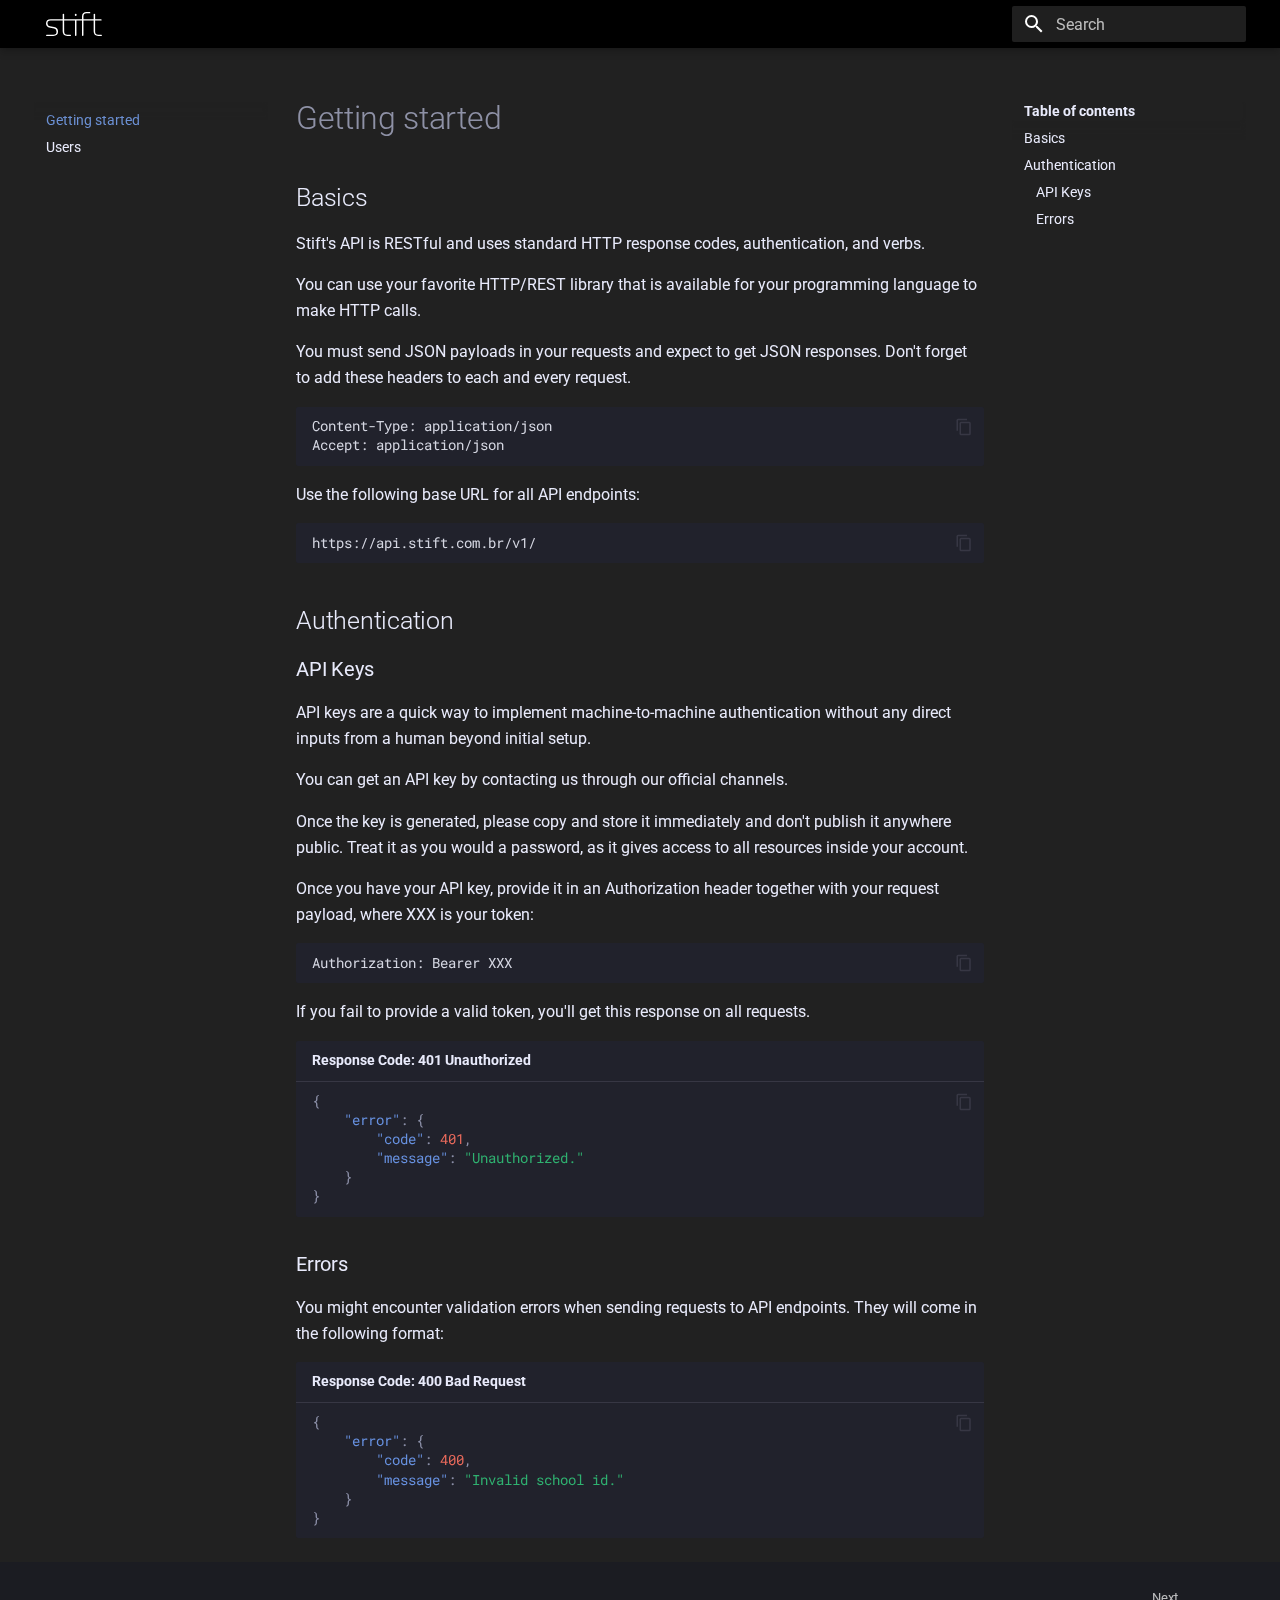
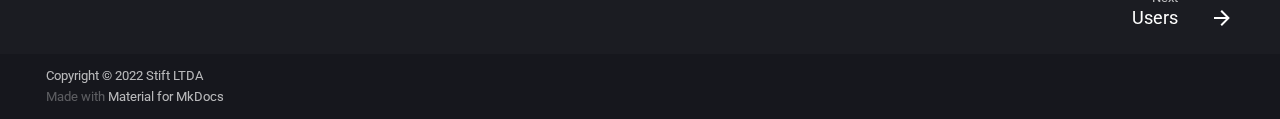
==== site/index.html @ cf26f608 "feat: first commit" ====
<!doctype html>
<html lang="en" class="no-js">
  <head>
    
      <meta charset="utf-8">
      <meta name="viewport" content="width=device-width,initial-scale=1">
      
      
      
      <link rel="icon" href="assets/favicon.png">
      <meta name="generator" content="mkdocs-1.4.2, mkdocs-material-8.5.10">
    
    
  <title>Stift Developers</title>

    
      <link rel="stylesheet" href="assets/stylesheets/main.975780f9.min.css">
      
        
        <link rel="stylesheet" href="assets/stylesheets/palette.2505c338.min.css">
        
          
          
          <meta name="theme-color" content="#000000">
        
      
      

    
    
    
      
        
        
        <link rel="preconnect" href="https://fonts.gstatic.com" crossorigin>
        <link rel="stylesheet" href="https://fonts.googleapis.com/css?family=Roboto:300,300i,400,400i,700,700i%7CRoboto+Mono:400,400i,700,700i&display=fallback">
        <style>:root{--md-text-font:"Roboto";--md-code-font:"Roboto Mono"}</style>
      
    
    
      <link rel="stylesheet" href="stylesheets/extra.css">
    
    <script>__md_scope=new URL(".",location),__md_hash=e=>[...e].reduce((e,_)=>(e<<5)-e+_.charCodeAt(0),0),__md_get=(e,_=localStorage,t=__md_scope)=>JSON.parse(_.getItem(t.pathname+"."+e)),__md_set=(e,_,t=localStorage,a=__md_scope)=>{try{t.setItem(a.pathname+"."+e,JSON.stringify(_))}catch(e){}}</script>
    
      

    
    
    
  </head>
  
  
    
    
    
    
    
    <body dir="ltr" data-md-color-scheme="slate" data-md-color-primary="black" data-md-color-accent="indigo">
  
    
    
    <input class="md-toggle" data-md-toggle="drawer" type="checkbox" id="__drawer" autocomplete="off">
    <input class="md-toggle" data-md-toggle="search" type="checkbox" id="__search" autocomplete="off">
    <label class="md-overlay" for="__drawer"></label>
    <div data-md-component="skip">
      
        
        <a href="#getting-started" class="md-skip">
          Skip to content
        </a>
      
    </div>
    <div data-md-component="announce">
      
    </div>
    
    
      

<header class="md-header" data-md-component="header">
  <nav class="md-header__inner md-grid" aria-label="Header">
    <a href="." title="" class="md-header__button md-logo" aria-label="" data-md-component="logo">
      
  <img src="assets/logo_white.svg" alt="logo">

    </a>
    <label class="md-header__button md-icon" for="__drawer">
      <svg xmlns="http://www.w3.org/2000/svg" viewBox="0 0 24 24"><path d="M3 6h18v2H3V6m0 5h18v2H3v-2m0 5h18v2H3v-2Z"/></svg>
    </label>
    <div class="md-header__title" data-md-component="header-title">
      <div class="md-header__ellipsis">
        <div class="md-header__topic">
          <span class="md-ellipsis">
            
          </span>
        </div>
        <div class="md-header__topic" data-md-component="header-topic">
          <span class="md-ellipsis">
            
              Getting started
            
          </span>
        </div>
      </div>
    </div>
    
    
    
      <label class="md-header__button md-icon" for="__search">
        <svg xmlns="http://www.w3.org/2000/svg" viewBox="0 0 24 24"><path d="M9.5 3A6.5 6.5 0 0 1 16 9.5c0 1.61-.59 3.09-1.56 4.23l.27.27h.79l5 5-1.5 1.5-5-5v-.79l-.27-.27A6.516 6.516 0 0 1 9.5 16 6.5 6.5 0 0 1 3 9.5 6.5 6.5 0 0 1 9.5 3m0 2C7 5 5 7 5 9.5S7 14 9.5 14 14 12 14 9.5 12 5 9.5 5Z"/></svg>
      </label>
      <div class="md-search" data-md-component="search" role="dialog">
  <label class="md-search__overlay" for="__search"></label>
  <div class="md-search__inner" role="search">
    <form class="md-search__form" name="search">
      <input type="text" class="md-search__input" name="query" aria-label="Search" placeholder="Search" autocapitalize="off" autocorrect="off" autocomplete="off" spellcheck="false" data-md-component="search-query" required>
      <label class="md-search__icon md-icon" for="__search">
        <svg xmlns="http://www.w3.org/2000/svg" viewBox="0 0 24 24"><path d="M9.5 3A6.5 6.5 0 0 1 16 9.5c0 1.61-.59 3.09-1.56 4.23l.27.27h.79l5 5-1.5 1.5-5-5v-.79l-.27-.27A6.516 6.516 0 0 1 9.5 16 6.5 6.5 0 0 1 3 9.5 6.5 6.5 0 0 1 9.5 3m0 2C7 5 5 7 5 9.5S7 14 9.5 14 14 12 14 9.5 12 5 9.5 5Z"/></svg>
        <svg xmlns="http://www.w3.org/2000/svg" viewBox="0 0 24 24"><path d="M20 11v2H8l5.5 5.5-1.42 1.42L4.16 12l7.92-7.92L13.5 5.5 8 11h12Z"/></svg>
      </label>
      <nav class="md-search__options" aria-label="Search">
        
        <button type="reset" class="md-search__icon md-icon" title="Clear" aria-label="Clear" tabindex="-1">
          <svg xmlns="http://www.w3.org/2000/svg" viewBox="0 0 24 24"><path d="M19 6.41 17.59 5 12 10.59 6.41 5 5 6.41 10.59 12 5 17.59 6.41 19 12 13.41 17.59 19 19 17.59 13.41 12 19 6.41Z"/></svg>
        </button>
      </nav>
      
    </form>
    <div class="md-search__output">
      <div class="md-search__scrollwrap" data-md-scrollfix>
        <div class="md-search-result" data-md-component="search-result">
          <div class="md-search-result__meta">
            Initializing search
          </div>
          <ol class="md-search-result__list"></ol>
        </div>
      </div>
    </div>
  </div>
</div>
    
    
  </nav>
  
</header>
    
    <div class="md-container" data-md-component="container">
      
      
        
          
        
      
      <main class="md-main" data-md-component="main">
        <div class="md-main__inner md-grid">
          
            
              
              <div class="md-sidebar md-sidebar--primary" data-md-component="sidebar" data-md-type="navigation" >
                <div class="md-sidebar__scrollwrap">
                  <div class="md-sidebar__inner">
                    


<nav class="md-nav md-nav--primary" aria-label="Navigation" data-md-level="0">
  <label class="md-nav__title" for="__drawer">
    <a href="." title="" class="md-nav__button md-logo" aria-label="" data-md-component="logo">
      
  <img src="assets/logo_white.svg" alt="logo">

    </a>
    
  </label>
  
  <ul class="md-nav__list" data-md-scrollfix>
    
      
      
      

  
  
    
  
  
    <li class="md-nav__item md-nav__item--active">
      
      <input class="md-nav__toggle md-toggle" data-md-toggle="toc" type="checkbox" id="__toc">
      
      
        
      
      
        <label class="md-nav__link md-nav__link--active" for="__toc">
          Getting started
          <span class="md-nav__icon md-icon"></span>
        </label>
      
      <a href="." class="md-nav__link md-nav__link--active">
        Getting started
      </a>
      
        

<nav class="md-nav md-nav--secondary" aria-label="Table of contents">
  
  
  
    
  
  
    <label class="md-nav__title" for="__toc">
      <span class="md-nav__icon md-icon"></span>
      Table of contents
    </label>
    <ul class="md-nav__list" data-md-component="toc" data-md-scrollfix>
      
        <li class="md-nav__item">
  <a href="#basics" class="md-nav__link">
    Basics
  </a>
  
</li>
      
        <li class="md-nav__item">
  <a href="#authentication" class="md-nav__link">
    Authentication
  </a>
  
    <nav class="md-nav" aria-label="Authentication">
      <ul class="md-nav__list">
        
          <li class="md-nav__item">
  <a href="#api-keys" class="md-nav__link">
    API Keys
  </a>
  
</li>
        
          <li class="md-nav__item">
  <a href="#errors" class="md-nav__link">
    Errors
  </a>
  
</li>
        
      </ul>
    </nav>
  
</li>
      
    </ul>
  
</nav>
      
    </li>
  

    
      
      
      

  
  
  
    <li class="md-nav__item">
      <a href="users/" class="md-nav__link">
        Users
      </a>
    </li>
  

    
  </ul>
</nav>
                  </div>
                </div>
              </div>
            
            
              
              <div class="md-sidebar md-sidebar--secondary" data-md-component="sidebar" data-md-type="toc" >
                <div class="md-sidebar__scrollwrap">
                  <div class="md-sidebar__inner">
                    

<nav class="md-nav md-nav--secondary" aria-label="Table of contents">
  
  
  
    
  
  
    <label class="md-nav__title" for="__toc">
      <span class="md-nav__icon md-icon"></span>
      Table of contents
    </label>
    <ul class="md-nav__list" data-md-component="toc" data-md-scrollfix>
      
        <li class="md-nav__item">
  <a href="#basics" class="md-nav__link">
    Basics
  </a>
  
</li>
      
        <li class="md-nav__item">
  <a href="#authentication" class="md-nav__link">
    Authentication
  </a>
  
    <nav class="md-nav" aria-label="Authentication">
      <ul class="md-nav__list">
        
          <li class="md-nav__item">
  <a href="#api-keys" class="md-nav__link">
    API Keys
  </a>
  
</li>
        
          <li class="md-nav__item">
  <a href="#errors" class="md-nav__link">
    Errors
  </a>
  
</li>
        
      </ul>
    </nav>
  
</li>
      
    </ul>
  
</nav>
                  </div>
                </div>
              </div>
            
          
          
            <div class="md-content" data-md-component="content">
              <article class="md-content__inner md-typeset">
                
                  


<h1 id="getting-started">Getting started</h1>
<h2 id="basics">Basics</h2>
<p>Stift's API is RESTful and uses standard HTTP response codes, authentication, and verbs.</p>
<p>You can use your favorite HTTP/REST library that is available for your programming language to make HTTP calls.</p>
<p>You must send JSON payloads in your requests and expect to get JSON responses. Don't forget to add these headers to each and every request.</p>
<div class="highlight"><pre><span></span><code><a id="__codelineno-0-1" name="__codelineno-0-1" href="#__codelineno-0-1"></a><span class="err">Content-Type: application/json</span>
<a id="__codelineno-0-2" name="__codelineno-0-2" href="#__codelineno-0-2"></a><span class="err">Accept: application/json</span>
</code></pre></div>
<p>Use the following base URL for all API endpoints:</p>
<div class="highlight"><pre><span></span><code><a id="__codelineno-1-1" name="__codelineno-1-1" href="#__codelineno-1-1"></a><span class="err">https://api.stift.com.br/v1/</span>
</code></pre></div>
<h2 id="authentication">Authentication</h2>
<h3 id="api-keys">API Keys</h3>
<p>API keys are a quick way to implement machine-to-machine authentication without any direct inputs from a human beyond initial setup.</p>
<p>You can get an API key by contacting us through our official channels.</p>
<p>Once the key is generated, please copy and store it immediately and don't publish it anywhere public. Treat it as you would a password, as it gives access to all resources inside your account.</p>
<p>Once you have your API key, provide it in an Authorization header together with your request payload, where XXX is your token:</p>
<div class="highlight"><pre><span></span><code><a id="__codelineno-2-1" name="__codelineno-2-1" href="#__codelineno-2-1"></a><span class="err">Authorization: Bearer XXX</span>
</code></pre></div>
<p>If you fail to provide a valid token, you'll get this response on all requests.</p>
<div class="highlight"><span class="filename">Response Code: 401 Unauthorized</span><pre><span></span><code><a id="__codelineno-3-1" name="__codelineno-3-1" href="#__codelineno-3-1"></a><span class="p">{</span><span class="w"></span>
<a id="__codelineno-3-2" name="__codelineno-3-2" href="#__codelineno-3-2"></a><span class="w">    </span><span class="nt">&quot;error&quot;</span><span class="p">:</span><span class="w"> </span><span class="p">{</span><span class="w"></span>
<a id="__codelineno-3-3" name="__codelineno-3-3" href="#__codelineno-3-3"></a><span class="w">        </span><span class="nt">&quot;code&quot;</span><span class="p">:</span><span class="w"> </span><span class="mi">401</span><span class="p">,</span><span class="w"></span>
<a id="__codelineno-3-4" name="__codelineno-3-4" href="#__codelineno-3-4"></a><span class="w">        </span><span class="nt">&quot;message&quot;</span><span class="p">:</span><span class="w"> </span><span class="s2">&quot;Unauthorized.&quot;</span><span class="w"></span>
<a id="__codelineno-3-5" name="__codelineno-3-5" href="#__codelineno-3-5"></a><span class="w">    </span><span class="p">}</span><span class="w"></span>
<a id="__codelineno-3-6" name="__codelineno-3-6" href="#__codelineno-3-6"></a><span class="p">}</span><span class="w"></span>
</code></pre></div>
<h3 id="errors">Errors</h3>
<p>You might encounter validation errors when sending requests to API endpoints. They will come in the following format:</p>
<div class="highlight"><span class="filename">Response Code: 400 Bad Request</span><pre><span></span><code><a id="__codelineno-4-1" name="__codelineno-4-1" href="#__codelineno-4-1"></a><span class="p">{</span><span class="w"></span>
<a id="__codelineno-4-2" name="__codelineno-4-2" href="#__codelineno-4-2"></a><span class="w">    </span><span class="nt">&quot;error&quot;</span><span class="p">:</span><span class="w"> </span><span class="p">{</span><span class="w"></span>
<a id="__codelineno-4-3" name="__codelineno-4-3" href="#__codelineno-4-3"></a><span class="w">        </span><span class="nt">&quot;code&quot;</span><span class="p">:</span><span class="w"> </span><span class="mi">400</span><span class="p">,</span><span class="w"></span>
<a id="__codelineno-4-4" name="__codelineno-4-4" href="#__codelineno-4-4"></a><span class="w">        </span><span class="nt">&quot;message&quot;</span><span class="p">:</span><span class="w"> </span><span class="s2">&quot;Invalid school id.&quot;</span><span class="w"></span>
<a id="__codelineno-4-5" name="__codelineno-4-5" href="#__codelineno-4-5"></a><span class="w">    </span><span class="p">}</span><span class="w"></span>
<a id="__codelineno-4-6" name="__codelineno-4-6" href="#__codelineno-4-6"></a><span class="p">}</span><span class="w"></span>
</code></pre></div>





                
              </article>
            </div>
          
          
        </div>
        
          <a href="#" class="md-top md-icon" data-md-component="top" hidden>
            <svg xmlns="http://www.w3.org/2000/svg" viewBox="0 0 24 24"><path d="M13 20h-2V8l-5.5 5.5-1.42-1.42L12 4.16l7.92 7.92-1.42 1.42L13 8v12Z"/></svg>
            Back to top
          </a>
        
      </main>
      
        <footer class="md-footer">
  
    
    <nav class="md-footer__inner md-grid" aria-label="Footer" >
      
      
        
        <a href="users/" class="md-footer__link md-footer__link--next" aria-label="Next: Users" rel="next">
          <div class="md-footer__title">
            <div class="md-ellipsis">
              <span class="md-footer__direction">
                Next
              </span>
              Users
            </div>
          </div>
          <div class="md-footer__button md-icon">
            <svg xmlns="http://www.w3.org/2000/svg" viewBox="0 0 24 24"><path d="M4 11v2h12l-5.5 5.5 1.42 1.42L19.84 12l-7.92-7.92L10.5 5.5 16 11H4Z"/></svg>
          </div>
        </a>
      
    </nav>
  
  <div class="md-footer-meta md-typeset">
    <div class="md-footer-meta__inner md-grid">
      <div class="md-copyright">
  
    <div class="md-copyright__highlight">
      Copyright &copy; 2022 Stift LTDA
    </div>
  
  
    Made with
    <a href="https://squidfunk.github.io/mkdocs-material/" target="_blank" rel="noopener">
      Material for MkDocs
    </a>
  
</div>
      
    </div>
  </div>
</footer>
      
    </div>
    <div class="md-dialog" data-md-component="dialog">
      <div class="md-dialog__inner md-typeset"></div>
    </div>
    
    <script id="__config" type="application/json">{"base": ".", "features": ["navigation.instant", "navigation.tracking", "navigation.top"], "search": "assets/javascripts/workers/search.16e2a7d4.min.js", "translations": {"clipboard.copied": "Copied to clipboard", "clipboard.copy": "Copy to clipboard", "search.config.lang": "en", "search.config.pipeline": "trimmer, stopWordFilter", "search.config.separator": "[\\s\\-]+", "search.placeholder": "Search", "search.result.more.one": "1 more on this page", "search.result.more.other": "# more on this page", "search.result.none": "No matching documents", "search.result.one": "1 matching document", "search.result.other": "# matching documents", "search.result.placeholder": "Type to start searching", "search.result.term.missing": "Missing", "select.version.title": "Select version"}}</script>
    
    
      <script src="assets/javascripts/bundle.5a2dcb6a.min.js"></script>
      
    
    
  </body>
</html>
---- site/assets/stylesheets/main.975780f9.min.css ----
@charset "UTF-8";html{-webkit-text-size-adjust:none;-moz-text-size-adjust:none;text-size-adjust:none;box-sizing:border-box}*,:after,:before{box-sizing:inherit}@media (prefers-reduced-motion){*,:after,:before{transition:none!important}}body{margin:0}a,button,input,label{-webkit-tap-highlight-color:transparent}a{color:inherit;text-decoration:none}hr{border:0;box-sizing:initial;display:block;height:.05rem;overflow:visible;padding:0}small{font-size:80%}sub,sup{line-height:1em}img{border-style:none}table{border-collapse:initial;border-spacing:0}td,th{font-weight:400;vertical-align:top}button{background:#0000;border:0;font-family:inherit;font-size:inherit;margin:0;padding:0}input{border:0;outline:none}:root{--md-primary-fg-color:#4051b5;--md-primary-fg-color--light:#5d6cc0;--md-primary-fg-color--dark:#303fa1;--md-primary-bg-color:#fff;--md-primary-bg-color--light:#ffffffb3;--md-accent-fg-color:#526cfe;--md-accent-fg-color--transparent:#526cfe1a;--md-accent-bg-color:#fff;--md-accent-bg-color--light:#ffffffb3}:root,[data-md-color-scheme=default]{--md-default-fg-color:#000000de;--md-default-fg-color--light:#0000008a;--md-default-fg-color--lighter:#00000052;--md-default-fg-color--lightest:#00000012;--md-default-bg-color:#fff;--md-default-bg-color--light:#ffffffb3;--md-default-bg-color--lighter:#ffffff4d;--md-default-bg-color--lightest:#ffffff1f;--md-code-fg-color:#36464e;--md-code-bg-color:#f5f5f5;--md-code-hl-color:#ffff0080;--md-code-hl-number-color:#d52a2a;--md-code-hl-special-color:#db1457;--md-code-hl-function-color:#a846b9;--md-code-hl-constant-color:#6e59d9;--md-code-hl-keyword-color:#3f6ec6;--md-code-hl-string-color:#1c7d4d;--md-code-hl-name-color:var(--md-code-fg-color);--md-code-hl-operator-color:var(--md-default-fg-color--light);--md-code-hl-punctuation-color:var(--md-default-fg-color--light);--md-code-hl-comment-color:var(--md-default-fg-color--light);--md-code-hl-generic-color:var(--md-default-fg-color--light);--md-code-hl-variable-color:var(--md-default-fg-color--light);--md-typeset-color:var(--md-default-fg-color);--md-typeset-a-color:var(--md-primary-fg-color);--md-typeset-mark-color:#ffff0080;--md-typeset-del-color:#f5503d26;--md-typeset-ins-color:#0bd57026;--md-typeset-kbd-color:#fafafa;--md-typeset-kbd-accent-color:#fff;--md-typeset-kbd-border-color:#b8b8b8;--md-typeset-table-color:#0000001f;--md-admonition-fg-color:var(--md-default-fg-color);--md-admonition-bg-color:var(--md-default-bg-color);--md-footer-fg-color:#fff;--md-footer-fg-color--light:#ffffffb3;--md-footer-fg-color--lighter:#ffffff4d;--md-footer-bg-color:#000000de;--md-footer-bg-color--dark:#00000052;--md-shadow-z1:0 0.2rem 0.5rem #0000000d,0 0 0.05rem #0000001a;--md-shadow-z2:0 0.2rem 0.5rem #0000001a,0 0 0.05rem #00000040;--md-shadow-z3:0 0.2rem 0.5rem #0003,0 0 0.05rem #00000059}.md-icon svg{fill:currentcolor;display:block;height:1.2rem;width:1.2rem}body{-webkit-font-smoothing:antialiased;-moz-osx-font-smoothing:grayscale;--md-text-font-family:var(--md-text-font,_),-apple-system,BlinkMacSystemFont,Helvetica,Arial,sans-serif;--md-code-font-family:var(--md-code-font,_),SFMono-Regular,Consolas,Menlo,monospace}body,input{font-feature-settings:"kern","liga";font-family:var(--md-text-font-family)}body,code,input,kbd,pre{color:var(--md-typeset-color)}code,kbd,pre{font-feature-settings:"kern";font-family:var(--md-code-font-family)}:root{--md-typeset-table-sort-icon:url('data:image/svg+xml;charset=utf-8,<svg xmlns="http://www.w3.org/2000/svg" viewBox="0 0 24 24"><path d="m18 21-4-4h3V7h-3l4-4 4 4h-3v10h3M2 19v-2h10v2M2 13v-2h7v2M2 7V5h4v2H2Z"/></svg>');--md-typeset-table-sort-icon--asc:url('data:image/svg+xml;charset=utf-8,<svg xmlns="http://www.w3.org/2000/svg" viewBox="0 0 24 24"><path d="M19 17h3l-4 4-4-4h3V3h2M2 17h10v2H2M6 5v2H2V5m0 6h7v2H2v-2Z"/></svg>');--md-typeset-table-sort-icon--desc:url('data:image/svg+xml;charset=utf-8,<svg xmlns="http://www.w3.org/2000/svg" viewBox="0 0 24 24"><path d="M19 7h3l-4-4-4 4h3v14h2M2 17h10v2H2M6 5v2H2V5m0 6h7v2H2v-2Z"/></svg>')}.md-typeset{-webkit-print-color-adjust:exact;color-adjust:exact;font-size:.8rem;line-height:1.6}@media print{.md-typeset{font-size:.68rem}}.md-typeset blockquote,.md-typeset dl,.md-typeset figure,.md-typeset ol,.md-typeset pre,.md-typeset ul{margin-bottom:1em;margin-top:1em}.md-typeset h1{color:var(--md-default-fg-color--light);font-size:2em;line-height:1.3;margin:0 0 1.25em}.md-typeset h1,.md-typeset h2{font-weight:300;letter-spacing:-.01em}.md-typeset h2{font-size:1.5625em;line-height:1.4;margin:1.6em 0 .64em}.md-typeset h3{font-size:1.25em;font-weight:400;letter-spacing:-.01em;line-height:1.5;margin:1.6em 0 .8em}.md-typeset h2+h3{margin-top:.8em}.md-typeset h4{font-weight:700;letter-spacing:-.01em;margin:1em 0}.md-typeset h5,.md-typeset h6{color:var(--md-default-fg-color--light);font-size:.8em;font-weight:700;letter-spacing:-.01em;margin:1.25em 0}.md-typeset h5{text-transform:uppercase}.md-typeset hr{border-bottom:.05rem solid var(--md-default-fg-color--lightest);display:flow-root;margin:1.5em 0}.md-typeset a{color:var(--md-typeset-a-color);word-break:break-word}.md-typeset a,.md-typeset a:before{transition:color 125ms}.md-typeset a:focus,.md-typeset a:hover{color:var(--md-accent-fg-color)}.md-typeset a:focus code,.md-typeset a:hover code{background-color:var(--md-accent-fg-color--transparent)}.md-typeset a code{color:currentcolor;transition:background-color 125ms}.md-typeset a.focus-visible{outline-color:var(--md-accent-fg-color);outline-offset:.2rem}.md-typeset code,.md-typeset kbd,.md-typeset pre{color:var(--md-code-fg-color);direction:ltr;font-variant-ligatures:none}@media print{.md-typeset code,.md-typeset kbd,.md-typeset pre{white-space:pre-wrap}}.md-typeset code{background-color:var(--md-code-bg-color);border-radius:.1rem;-webkit-box-decoration-break:clone;box-decoration-break:clone;font-size:.85em;padding:0 .2941176471em;word-break:break-word}.md-typeset code:not(.focus-visible){-webkit-tap-highlight-color:transparent;outline:none}.md-typeset pre{display:flow-root;line-height:1.4;position:relative}.md-typeset pre>code{-webkit-box-decoration-break:slice;box-decoration-break:slice;box-shadow:none;display:block;margin:0;outline-color:var(--md-accent-fg-color);overflow:auto;padding:.7720588235em 1.1764705882em;scrollbar-color:var(--md-default-fg-color--lighter) #0000;scrollbar-width:thin;touch-action:auto;word-break:normal}.md-typeset pre>code:hover{scrollbar-color:var(--md-accent-fg-color) #0000}.md-typeset pre>code::-webkit-scrollbar{height:.2rem;width:.2rem}.md-typeset pre>code::-webkit-scrollbar-thumb{background-color:var(--md-default-fg-color--lighter)}.md-typeset pre>code::-webkit-scrollbar-thumb:hover{background-color:var(--md-accent-fg-color)}.md-typeset kbd{background-color:var(--md-typeset-kbd-color);border-radius:.1rem;box-shadow:0 .1rem 0 .05rem var(--md-typeset-kbd-border-color),0 .1rem 0 var(--md-typeset-kbd-border-color),0 -.1rem .2rem var(--md-typeset-kbd-accent-color) inset;color:var(--md-default-fg-color);display:inline-block;font-size:.75em;padding:0 .6666666667em;vertical-align:text-top;word-break:break-word}.md-typeset mark{background-color:var(--md-typeset-mark-color);-webkit-box-decoration-break:clone;box-decoration-break:clone;color:inherit;word-break:break-word}.md-typeset abbr{border-bottom:.05rem dotted var(--md-default-fg-color--light);cursor:help;text-decoration:none}@media (hover:none){.md-typeset abbr{position:relative}.md-typeset abbr[title]:-webkit-any(:focus,:hover):after{background-color:var(--md-default-fg-color);border-radius:.1rem;box-shadow:var(--md-shadow-z3);color:var(--md-default-bg-color);content:attr(title);display:inline-block;font-size:.7rem;margin-top:2em;max-width:80%;min-width:-webkit-max-content;min-width:max-content;padding:.2rem .3rem;position:absolute;width:auto}.md-typeset abbr[title]:-moz-any(:focus,:hover):after{background-color:var(--md-default-fg-color);border-radius:.1rem;box-shadow:var(--md-shadow-z3);color:var(--md-default-bg-color);content:attr(title);display:inline-block;font-size:.7rem;margin-top:2em;max-width:80%;min-width:-moz-max-content;min-width:max-content;padding:.2rem .3rem;position:absolute;width:auto}[dir=ltr] .md-typeset abbr[title]:-webkit-any(:focus,:hover):after{left:0}[dir=ltr] .md-typeset abbr[title]:-moz-any(:focus,:hover):after{left:0}[dir=ltr] .md-typeset abbr[title]:is(:focus,:hover):after{left:0}[dir=rtl] .md-typeset abbr[title]:-webkit-any(:focus,:hover):after{right:0}[dir=rtl] .md-typeset abbr[title]:-moz-any(:focus,:hover):after{right:0}[dir=rtl] .md-typeset abbr[title]:is(:focus,:hover):after{right:0}.md-typeset abbr[title]:is(:focus,:hover):after{background-color:var(--md-default-fg-color);border-radius:.1rem;box-shadow:var(--md-shadow-z3);color:var(--md-default-bg-color);content:attr(title);display:inline-block;font-size:.7rem;margin-top:2em;max-width:80%;min-width:-webkit-max-content;min-width:-moz-max-content;min-width:max-content;padding:.2rem .3rem;position:absolute;width:auto}}.md-typeset small{opacity:.75}[dir=ltr] .md-typeset sub,[dir=ltr] .md-typeset sup{margin-left:.078125em}[dir=rtl] .md-typeset sub,[dir=rtl] .md-typeset sup{margin-right:.078125em}[dir=ltr] .md-typeset blockquote{padding-left:.6rem}[dir=rtl] .md-typeset blockquote{padding-right:.6rem}[dir=ltr] .md-typeset blockquote{border-left:.2rem solid var(--md-default-fg-color--lighter)}[dir=rtl] .md-typeset blockquote{border-right:.2rem solid var(--md-default-fg-color--lighter)}.md-typeset blockquote{color:var(--md-default-fg-color--light);margin-left:0;margin-right:0}.md-typeset ul{list-style-type:disc}[dir=ltr] .md-typeset ol,[dir=ltr] .md-typeset ul{margin-left:.625em}[dir=rtl] .md-typeset ol,[dir=rtl] .md-typeset ul{margin-right:.625em}.md-typeset ol,.md-typeset ul{padding:0}.md-typeset ol:not([hidden]),.md-typeset ul:not([hidden]){display:flow-root}.md-typeset ol ol,.md-typeset ul ol{list-style-type:lower-alpha}.md-typeset ol ol ol,.md-typeset ul ol ol{list-style-type:lower-roman}[dir=ltr] .md-typeset ol li,[dir=ltr] .md-typeset ul li{margin-left:1.25em}[dir=rtl] .md-typeset ol li,[dir=rtl] .md-typeset ul li{margin-right:1.25em}.md-typeset ol li,.md-typeset ul li{margin-bottom:.5em}.md-typeset ol li blockquote,.md-typeset ol li p,.md-typeset ul li blockquote,.md-typeset ul li p{margin:.5em 0}.md-typeset ol li:last-child,.md-typeset ul li:last-child{margin-bottom:0}.md-typeset ol li :-webkit-any(ul,ol),.md-typeset ul li :-webkit-any(ul,ol){margin-bottom:.5em;margin-top:.5em}.md-typeset ol li :-moz-any(ul,ol),.md-typeset ul li :-moz-any(ul,ol){margin-bottom:.5em;margin-top:.5em}[dir=ltr] .md-typeset ol li :-webkit-any(ul,ol),[dir=ltr] .md-typeset ul li :-webkit-any(ul,ol){margin-left:.625em}[dir=ltr] .md-typeset ol li :-moz-any(ul,ol),[dir=ltr] .md-typeset ul li :-moz-any(ul,ol){margin-left:.625em}[dir=ltr] .md-typeset ol li :is(ul,ol),[dir=ltr] .md-typeset ul li :is(ul,ol){margin-left:.625em}[dir=rtl] .md-typeset ol li :-webkit-any(ul,ol),[dir=rtl] .md-typeset ul li :-webkit-any(ul,ol){margin-right:.625em}[dir=rtl] .md-typeset ol li :-moz-any(ul,ol),[dir=rtl] .md-typeset ul li :-moz-any(ul,ol){margin-right:.625em}[dir=rtl] .md-typeset ol li :is(ul,ol),[dir=rtl] .md-typeset ul li :is(ul,ol){margin-right:.625em}.md-typeset ol li :is(ul,ol),.md-typeset ul li :is(ul,ol){margin-bottom:.5em;margin-top:.5em}[dir=ltr] .md-typeset dd{margin-left:1.875em}[dir=rtl] .md-typeset dd{margin-right:1.875em}.md-typeset dd{margin-bottom:1.5em;margin-top:1em}.md-typeset img,.md-typeset svg,.md-typeset video{height:auto;max-width:100%}.md-typeset img[align=left]{margin:1em 1em 1em 0}.md-typeset img[align=right]{margin:1em 0 1em 1em}.md-typeset img[align]:only-child{margin-top:0}.md-typeset img[src$="#gh-dark-mode-only"],.md-typeset img[src$="#only-dark"]{display:none}.md-typeset figure{display:flow-root;margin:1em auto;max-width:100%;text-align:center;width:-webkit-fit-content;width:-moz-fit-content;width:fit-content}.md-typeset figure img{display:block}.md-typeset figcaption{font-style:italic;margin:1em auto;max-width:24rem}.md-typeset iframe{max-width:100%}.md-typeset table:not([class]){background-color:var(--md-default-bg-color);border:.05rem solid var(--md-typeset-table-color);border-radius:.1rem;display:inline-block;font-size:.64rem;max-width:100%;overflow:auto;touch-action:auto}@media print{.md-typeset table:not([class]){display:table}}.md-typeset table:not([class])+*{margin-top:1.5em}.md-typeset table:not([class]) :-webkit-any(th,td)>:first-child{margin-top:0}.md-typeset table:not([class]) :-moz-any(th,td)>:first-child{margin-top:0}.md-typeset table:not([class]) :is(th,td)>:first-child{margin-top:0}.md-typeset table:not([class]) :-webkit-any(th,td)>:last-child{margin-bottom:0}.md-typeset table:not([class]) :-moz-any(th,td)>:last-child{margin-bottom:0}.md-typeset table:not([class]) :is(th,td)>:last-child{margin-bottom:0}.md-typeset table:not([class]) :-webkit-any(th,td):not([align]){text-align:left}.md-typeset table:not([class]) :-moz-any(th,td):not([align]){text-align:left}.md-typeset table:not([class]) :is(th,td):not([align]){text-align:left}[dir=rtl] .md-typeset table:not([class]) :-webkit-any(th,td):not([align]){text-align:right}[dir=rtl] .md-typeset table:not([class]) :-moz-any(th,td):not([align]){text-align:right}[dir=rtl] .md-typeset table:not([class]) :is(th,td):not([align]){text-align:right}.md-typeset table:not([class]) th{font-weight:700;min-width:5rem;padding:.9375em 1.25em;vertical-align:top}.md-typeset table:not([class]) td{border-top:.05rem solid var(--md-typeset-table-color);padding:.9375em 1.25em;vertical-align:top}.md-typeset table:not([class]) tbody tr{transition:background-color 125ms}.md-typeset table:not([class]) tbody tr:hover{background-color:rgba(0,0,0,.035);box-shadow:0 .05rem 0 var(--md-default-bg-color) inset}.md-typeset table:not([class]) a{word-break:normal}.md-typeset table th[role=columnheader]{cursor:pointer}[dir=ltr] .md-typeset table th[role=columnheader]:after{margin-left:.5em}[dir=rtl] .md-typeset table th[role=columnheader]:after{margin-right:.5em}.md-typeset table th[role=columnheader]:after{content:"";display:inline-block;height:1.2em;-webkit-mask-image:var(--md-typeset-table-sort-icon);mask-image:var(--md-typeset-table-sort-icon);-webkit-mask-repeat:no-repeat;mask-repeat:no-repeat;-webkit-mask-size:contain;mask-size:contain;transition:background-color 125ms;vertical-align:text-bottom;width:1.2em}.md-typeset table th[role=columnheader]:hover:after{background-color:var(--md-default-fg-color--lighter)}.md-typeset table th[role=columnheader][aria-sort=ascending]:after{background-color:var(--md-default-fg-color--light);-webkit-mask-image:var(--md-typeset-table-sort-icon--asc);mask-image:var(--md-typeset-table-sort-icon--asc)}.md-typeset table th[role=columnheader][aria-sort=descending]:after{background-color:var(--md-default-fg-color--light);-webkit-mask-image:var(--md-typeset-table-sort-icon--desc);mask-image:var(--md-typeset-table-sort-icon--desc)}.md-typeset__scrollwrap{margin:1em -.8rem;overflow-x:auto;touch-action:auto}.md-typeset__table{display:inline-block;margin-bottom:.5em;padding:0 .8rem}@media print{.md-typeset__table{display:block}}html .md-typeset__table table{display:table;margin:0;overflow:hidden;width:100%}@media screen and (max-width:44.9375em){.md-content__inner>pre{margin:1em -.8rem}.md-content__inner>pre code{border-radius:0}}.md-banner{background-color:var(--md-footer-bg-color);color:var(--md-footer-fg-color);overflow:auto}@media print{.md-banner{display:none}}.md-banner--warning{background:var(--md-typeset-mark-color);color:var(--md-default-fg-color)}.md-banner__inner{font-size:.7rem;margin:.6rem auto;padding:0 .8rem}[dir=ltr] .md-banner__button{float:right}[dir=rtl] .md-banner__button{float:left}.md-banner__button{color:inherit;cursor:pointer;transition:opacity .25s}.md-banner__button:hover{opacity:.7}html{font-size:125%;height:100%;overflow-x:hidden}@media screen and (min-width:100em){html{font-size:137.5%}}@media screen and (min-width:125em){html{font-size:150%}}body{background-color:var(--md-default-bg-color);display:flex;flex-direction:column;font-size:.5rem;min-height:100%;position:relative;width:100%}@media print{body{display:block}}@media screen and (max-width:59.9375em){body[data-md-scrolllock]{position:fixed}}.md-grid{margin-left:auto;margin-right:auto;max-width:61rem}.md-container{display:flex;flex-direction:column;flex-grow:1}@media print{.md-container{display:block}}.md-main{flex-grow:1}.md-main__inner{display:flex;height:100%;margin-top:1.5rem}.md-ellipsis{overflow:hidden;text-overflow:ellipsis;white-space:nowrap}.md-toggle{display:none}.md-option{height:0;opacity:0;position:absolute;width:0}.md-option:checked+label:not([hidden]){display:block}.md-option.focus-visible+label{outline-color:var(--md-accent-fg-color);outline-style:auto}.md-skip{background-color:var(--md-default-fg-color);border-radius:.1rem;color:var(--md-default-bg-color);font-size:.64rem;margin:.5rem;opacity:0;outline-color:var(--md-accent-fg-color);padding:.3rem .5rem;position:fixed;transform:translateY(.4rem);z-index:-1}.md-skip:focus{opacity:1;transform:translateY(0);transition:transform .25s cubic-bezier(.4,0,.2,1),opacity 175ms 75ms;z-index:10}@page{margin:25mm}:root{--md-clipboard-icon:url('data:image/svg+xml;charset=utf-8,<svg xmlns="http://www.w3.org/2000/svg" viewBox="0 0 24 24"><path d="M19 21H8V7h11m0-2H8a2 2 0 0 0-2 2v14a2 2 0 0 0 2 2h11a2 2 0 0 0 2-2V7a2 2 0 0 0-2-2m-3-4H4a2 2 0 0 0-2 2v14h2V3h12V1Z"/></svg>')}.md-clipboard{border-radius:.1rem;color:var(--md-default-fg-color--lightest);cursor:pointer;height:1.5em;outline-color:var(--md-accent-fg-color);outline-offset:.1rem;position:absolute;right:.5em;top:.5em;transition:color .25s;width:1.5em;z-index:1}@media print{.md-clipboard{display:none}}.md-clipboard:not(.focus-visible){-webkit-tap-highlight-color:transparent;outline:none}:hover>.md-clipboard{color:var(--md-default-fg-color--light)}.md-clipboard:-webkit-any(:focus,:hover){color:var(--md-accent-fg-color)}.md-clipboard:-moz-any(:focus,:hover){color:var(--md-accent-fg-color)}.md-clipboard:is(:focus,:hover){color:var(--md-accent-fg-color)}.md-clipboard:after{background-color:currentcolor;content:"";display:block;height:1.125em;margin:0 auto;-webkit-mask-image:var(--md-clipboard-icon);mask-image:var(--md-clipboard-icon);-webkit-mask-position:center;mask-position:center;-webkit-mask-repeat:no-repeat;mask-repeat:no-repeat;-webkit-mask-size:contain;mask-size:contain;width:1.125em}.md-clipboard--inline{cursor:pointer}.md-clipboard--inline code{transition:color .25s,background-color .25s}.md-clipboard--inline:-webkit-any(:focus,:hover) code{background-color:var(--md-accent-fg-color--transparent);color:var(--md-accent-fg-color)}.md-clipboard--inline:-moz-any(:focus,:hover) code{background-color:var(--md-accent-fg-color--transparent);color:var(--md-accent-fg-color)}.md-clipboard--inline:is(:focus,:hover) code{background-color:var(--md-accent-fg-color--transparent);color:var(--md-accent-fg-color)}@keyframes consent{0%{opacity:0;transform:translateY(100%)}to{opacity:1;transform:translateY(0)}}@keyframes overlay{0%{opacity:0}to{opacity:1}}.md-consent__overlay{animation:overlay .25s both;-webkit-backdrop-filter:blur(.1rem);backdrop-filter:blur(.1rem);background-color:#0000008a;height:100%;opacity:1;position:fixed;top:0;width:100%;z-index:5}.md-consent__inner{animation:consent .5s cubic-bezier(.1,.7,.1,1) both;background-color:var(--md-default-bg-color);border:0;border-radius:.1rem;bottom:0;box-shadow:0 0 .2rem #0000001a,0 .2rem .4rem #0003;max-height:100%;overflow:auto;padding:0;position:fixed;width:100%;z-index:5}.md-consent__form{padding:.8rem}.md-consent__settings{display:none;margin:1em 0}input:checked+.md-consent__settings{display:block}.md-consent__controls{margin-bottom:.8rem}.md-typeset .md-consent__controls .md-button{display:inline}@media screen and (max-width:44.9375em){.md-typeset .md-consent__controls .md-button{display:block;margin-top:.4rem;text-align:center;width:100%}}.md-consent label{cursor:pointer}.md-content{flex-grow:1;min-width:0}.md-content__inner{margin:0 .8rem 1.2rem;padding-top:.6rem}@media screen and (min-width:76.25em){[dir=ltr] .md-sidebar--primary:not([hidden])~.md-content>.md-content__inner{margin-left:1.2rem}[dir=ltr] .md-sidebar--secondary:not([hidden])~.md-content>.md-content__inner,[dir=rtl] .md-sidebar--primary:not([hidden])~.md-content>.md-content__inner{margin-right:1.2rem}[dir=rtl] .md-sidebar--secondary:not([hidden])~.md-content>.md-content__inner{margin-left:1.2rem}}.md-content__inner:before{content:"";display:block;height:.4rem}.md-content__inner>:last-child{margin-bottom:0}[dir=ltr] .md-content__button{float:right}[dir=rtl] .md-content__button{float:left}[dir=ltr] .md-content__button{margin-left:.4rem}[dir=rtl] .md-content__button{margin-right:.4rem}.md-content__button{margin:.4rem 0;padding:0}@media print{.md-content__button{display:none}}.md-typeset .md-content__button{color:var(--md-default-fg-color--lighter)}.md-content__button svg{display:inline;vertical-align:top}[dir=rtl] .md-content__button svg{transform:scaleX(-1)}[dir=ltr] .md-dialog{right:.8rem}[dir=rtl] .md-dialog{left:.8rem}.md-dialog{background-color:var(--md-default-fg-color);border-radius:.1rem;bottom:.8rem;box-shadow:var(--md-shadow-z3);min-width:11.1rem;opacity:0;padding:.4rem .6rem;pointer-events:none;position:fixed;transform:translateY(100%);transition:transform 0ms .4s,opacity .4s;z-index:4}@media print{.md-dialog{display:none}}.md-dialog--active{opacity:1;pointer-events:auto;transform:translateY(0);transition:transform .4s cubic-bezier(.075,.85,.175,1),opacity .4s}.md-dialog__inner{color:var(--md-default-bg-color);font-size:.7rem}.md-feedback{margin:2em 0 1em;text-align:center}.md-feedback fieldset{border:none;margin:0;padding:0}.md-feedback__title{font-weight:700;margin:1em auto}.md-feedback__inner{position:relative}.md-feedback__list{align-content:baseline;display:flex;flex-wrap:wrap;justify-content:center;position:relative}.md-feedback__list:hover .md-icon:not(:disabled){color:var(--md-default-fg-color--lighter)}:disabled .md-feedback__list{min-height:1.8rem}.md-feedback__icon{color:var(--md-default-fg-color--light);cursor:pointer;flex-shrink:0;margin:0 .1rem;transition:color 125ms}.md-feedback__icon:not(:disabled).md-icon:hover{color:var(--md-accent-fg-color)}.md-feedback__icon:disabled{color:var(--md-default-fg-color--lightest);pointer-events:none}.md-feedback__note{opacity:0;position:relative;transform:translateY(.4rem);transition:transform .4s cubic-bezier(.1,.7,.1,1),opacity .15s}.md-feedback__note>*{margin:0 auto;max-width:16rem}:disabled .md-feedback__note{opacity:1;transform:translateY(0)}.md-footer{background-color:var(--md-footer-bg-color);color:var(--md-footer-fg-color)}@media print{.md-footer{display:none}}.md-footer__inner{justify-content:space-between;overflow:auto;padding:.2rem}.md-footer__inner:not([hidden]){display:flex}.md-footer__link{display:flex;flex-grow:0.01;outline-color:var(--md-accent-fg-color);overflow:hidden;padding-bottom:.4rem;padding-top:1.4rem;transition:opacity .25s}.md-footer__link:-webkit-any(:focus,:hover){opacity:.7}.md-footer__link:-moz-any(:focus,:hover){opacity:.7}.md-footer__link:is(:focus,:hover){opacity:.7}[dir=rtl] .md-footer__link svg{transform:scaleX(-1)}@media screen and (max-width:44.9375em){.md-footer__link--prev .md-footer__title{display:none}}[dir=ltr] .md-footer__link--next{margin-left:auto}[dir=rtl] .md-footer__link--next{margin-right:auto}.md-footer__link--next{text-align:right}[dir=rtl] .md-footer__link--next{text-align:left}.md-footer__title{flex-grow:1;font-size:.9rem;line-height:2.4rem;max-width:calc(100% - 2.4rem);padding:0 1rem;position:relative;white-space:nowrap}.md-footer__button{margin:.2rem;padding:.4rem}.md-footer__direction{font-size:.64rem;left:0;margin-top:-1rem;opacity:.7;padding:0 1rem;position:absolute;right:0}.md-footer-meta{background-color:var(--md-footer-bg-color--dark)}.md-footer-meta__inner{display:flex;flex-wrap:wrap;justify-content:space-between;padding:.2rem}html .md-footer-meta.md-typeset a{color:var(--md-footer-fg-color--light)}html .md-footer-meta.md-typeset a:-webkit-any(:focus,:hover){color:var(--md-footer-fg-color)}html .md-footer-meta.md-typeset a:-moz-any(:focus,:hover){color:var(--md-footer-fg-color)}html .md-footer-meta.md-typeset a:is(:focus,:hover){color:var(--md-footer-fg-color)}.md-copyright{color:var(--md-footer-fg-color--lighter);font-size:.64rem;margin:auto .6rem;padding:.4rem 0;width:100%}@media screen and (min-width:45em){.md-copyright{width:auto}}.md-copyright__highlight{color:var(--md-footer-fg-color--light)}.md-social{margin:0 .4rem;padding:.2rem 0 .6rem}@media screen and (min-width:45em){.md-social{padding:.6rem 0}}.md-social__link{display:inline-block;height:1.6rem;text-align:center;width:1.6rem}.md-social__link:before{line-height:1.9}.md-social__link svg{fill:currentcolor;max-height:.8rem;vertical-align:-25%}.md-typeset .md-button{border:.1rem solid;border-radius:.1rem;color:var(--md-primary-fg-color);cursor:pointer;display:inline-block;font-weight:700;padding:.625em 2em;transition:color 125ms,background-color 125ms,border-color 125ms}.md-typeset .md-button--primary{background-color:var(--md-primary-fg-color);border-color:var(--md-primary-fg-color);color:var(--md-primary-bg-color)}.md-typeset .md-button:-webkit-any(:focus,:hover){background-color:var(--md-accent-fg-color);border-color:var(--md-accent-fg-color);color:var(--md-accent-bg-color)}.md-typeset .md-button:-moz-any(:focus,:hover){background-color:var(--md-accent-fg-color);border-color:var(--md-accent-fg-color);color:var(--md-accent-bg-color)}.md-typeset .md-button:is(:focus,:hover){background-color:var(--md-accent-fg-color);border-color:var(--md-accent-fg-color);color:var(--md-accent-bg-color)}[dir=ltr] .md-typeset .md-input{border-top-left-radius:.1rem}[dir=ltr] .md-typeset .md-input,[dir=rtl] .md-typeset .md-input{border-top-right-radius:.1rem}[dir=rtl] .md-typeset .md-input{border-top-left-radius:.1rem}.md-typeset .md-input{border-bottom:.1rem solid var(--md-default-fg-color--lighter);box-shadow:var(--md-shadow-z1);font-size:.8rem;height:1.8rem;padding:0 .6rem;transition:border .25s,box-shadow .25s}.md-typeset .md-input:-webkit-any(:focus,:hover){border-bottom-color:var(--md-accent-fg-color);box-shadow:var(--md-shadow-z2)}.md-typeset .md-input:-moz-any(:focus,:hover){border-bottom-color:var(--md-accent-fg-color);box-shadow:var(--md-shadow-z2)}.md-typeset .md-input:is(:focus,:hover){border-bottom-color:var(--md-accent-fg-color);box-shadow:var(--md-shadow-z2)}.md-typeset .md-input--stretch{width:100%}.md-header{background-color:var(--md-primary-fg-color);box-shadow:0 0 .2rem #0000,0 .2rem .4rem #0000;color:var(--md-primary-bg-color);display:block;left:0;position:-webkit-sticky;position:sticky;right:0;top:0;z-index:4}@media print{.md-header{display:none}}.md-header[hidden]{transform:translateY(-100%);transition:transform .25s cubic-bezier(.8,0,.6,1),box-shadow .25s}.md-header--shadow{box-shadow:0 0 .2rem #0000001a,0 .2rem .4rem #0003;transition:transform .25s cubic-bezier(.1,.7,.1,1),box-shadow .25s}.md-header__inner{align-items:center;display:flex;padding:0 .2rem}.md-header__button{color:currentcolor;cursor:pointer;margin:.2rem;outline-color:var(--md-accent-fg-color);padding:.4rem;position:relative;transition:opacity .25s;vertical-align:middle;z-index:1}.md-header__button:hover{opacity:.7}.md-header__button:not([hidden]){display:inline-block}.md-header__button:not(.focus-visible){-webkit-tap-highlight-color:transparent;outline:none}.md-header__button.md-logo{margin:.2rem;padding:.4rem}@media screen and (max-width:76.1875em){.md-header__button.md-logo{display:none}}.md-header__button.md-logo :-webkit-any(img,svg){fill:currentcolor;display:block;height:1.2rem;width:auto}.md-header__button.md-logo :-moz-any(img,svg){fill:currentcolor;display:block;height:1.2rem;width:auto}.md-header__button.md-logo :is(img,svg){fill:currentcolor;display:block;height:1.2rem;width:auto}@media screen and (min-width:60em){.md-header__button[for=__search]{display:none}}.no-js .md-header__button[for=__search]{display:none}[dir=rtl] .md-header__button[for=__search] svg{transform:scaleX(-1)}@media screen and (min-width:76.25em){.md-header__button[for=__drawer]{display:none}}.md-header__topic{display:flex;max-width:100%;position:absolute;transition:transform .4s cubic-bezier(.1,.7,.1,1),opacity .15s;white-space:nowrap}.md-header__topic+.md-header__topic{opacity:0;pointer-events:none;transform:translateX(1.25rem);transition:transform .4s cubic-bezier(1,.7,.1,.1),opacity .15s;z-index:-1}[dir=rtl] .md-header__topic+.md-header__topic{transform:translateX(-1.25rem)}.md-header__topic:first-child{font-weight:700}[dir=ltr] .md-header__title{margin-right:.4rem}[dir=rtl] .md-header__title{margin-left:.4rem}[dir=ltr] .md-header__title{margin-left:1rem}[dir=rtl] .md-header__title{margin-right:1rem}.md-header__title{flex-grow:1;font-size:.9rem;height:2.4rem;line-height:2.4rem}.md-header__title--active .md-header__topic{opacity:0;pointer-events:none;transform:translateX(-1.25rem);transition:transform .4s cubic-bezier(1,.7,.1,.1),opacity .15s;z-index:-1}[dir=rtl] .md-header__title--active .md-header__topic{transform:translateX(1.25rem)}.md-header__title--active .md-header__topic+.md-header__topic{opacity:1;pointer-events:auto;transform:translateX(0);transition:transform .4s cubic-bezier(.1,.7,.1,1),opacity .15s;z-index:0}.md-header__title>.md-header__ellipsis{height:100%;position:relative;width:100%}.md-header__option{display:flex;flex-shrink:0;max-width:100%;transition:max-width 0ms .25s,opacity .25s .25s;white-space:nowrap}[data-md-toggle=search]:checked~.md-header .md-header__option{max-width:0;opacity:0;transition:max-width 0ms,opacity 0ms}.md-header__source{display:none}@media screen and (min-width:60em){[dir=ltr] .md-header__source{margin-left:1rem}[dir=rtl] .md-header__source{margin-right:1rem}.md-header__source{display:block;max-width:11.7rem;width:11.7rem}}@media screen and (min-width:76.25em){[dir=ltr] .md-header__source{margin-left:1.4rem}[dir=rtl] .md-header__source{margin-right:1.4rem}}:root{--md-nav-icon--prev:url('data:image/svg+xml;charset=utf-8,<svg xmlns="http://www.w3.org/2000/svg" viewBox="0 0 24 24"><path d="M20 11v2H8l5.5 5.5-1.42 1.42L4.16 12l7.92-7.92L13.5 5.5 8 11h12Z"/></svg>');--md-nav-icon--next:url('data:image/svg+xml;charset=utf-8,<svg xmlns="http://www.w3.org/2000/svg" viewBox="0 0 24 24"><path d="M8.59 16.58 13.17 12 8.59 7.41 10 6l6 6-6 6-1.41-1.42Z"/></svg>');--md-toc-icon:url('data:image/svg+xml;charset=utf-8,<svg xmlns="http://www.w3.org/2000/svg" viewBox="0 0 24 24"><path d="M3 9h14V7H3v2m0 4h14v-2H3v2m0 4h14v-2H3v2m16 0h2v-2h-2v2m0-10v2h2V7h-2m0 6h2v-2h-2v2Z"/></svg>')}.md-nav{font-size:.7rem;line-height:1.3}.md-nav__title{display:block;font-weight:700;overflow:hidden;padding:0 .6rem;text-overflow:ellipsis}.md-nav__title .md-nav__button{display:none}.md-nav__title .md-nav__button img{height:100%;width:auto}.md-nav__title .md-nav__button.md-logo :-webkit-any(img,svg){fill:currentcolor;display:block;height:2.4rem;max-width:100%;object-fit:contain;width:auto}.md-nav__title .md-nav__button.md-logo :-moz-any(img,svg){fill:currentcolor;display:block;height:2.4rem;max-width:100%;object-fit:contain;width:auto}.md-nav__title .md-nav__button.md-logo :is(img,svg){fill:currentcolor;display:block;height:2.4rem;max-width:100%;object-fit:contain;width:auto}.md-nav__list{list-style:none;margin:0;padding:0}.md-nav__item{padding:0 .6rem}[dir=ltr] .md-nav__item .md-nav__item{padding-right:0}[dir=rtl] .md-nav__item .md-nav__item{padding-left:0}.md-nav__link{align-items:center;cursor:pointer;display:flex;justify-content:space-between;margin-top:.625em;overflow:hidden;scroll-snap-align:start;text-overflow:ellipsis;transition:color 125ms}.md-nav__link--passed{color:var(--md-default-fg-color--light)}.md-nav__item .md-nav__link--active{color:var(--md-typeset-a-color)}.md-nav__item .md-nav__link--index [href]{width:100%}.md-nav__link:-webkit-any(:focus,:hover){color:var(--md-accent-fg-color)}.md-nav__link:-moz-any(:focus,:hover){color:var(--md-accent-fg-color)}.md-nav__link:is(:focus,:hover){color:var(--md-accent-fg-color)}.md-nav__link.focus-visible{outline-color:var(--md-accent-fg-color);outline-offset:.2rem}.md-nav--primary .md-nav__link[for=__toc]{display:none}.md-nav--primary .md-nav__link[for=__toc] .md-icon:after{background-color:currentcolor;display:block;height:100%;-webkit-mask-image:var(--md-toc-icon);mask-image:var(--md-toc-icon);width:100%}.md-nav--primary .md-nav__link[for=__toc]~.md-nav{display:none}.md-nav__link>*{cursor:pointer;display:flex}.md-nav__icon{flex-shrink:0}.md-nav__source{display:none}@media screen and (max-width:76.1875em){.md-nav--primary,.md-nav--primary .md-nav{background-color:var(--md-default-bg-color);display:flex;flex-direction:column;height:100%;left:0;position:absolute;right:0;top:0;z-index:1}.md-nav--primary :-webkit-any(.md-nav__title,.md-nav__item){font-size:.8rem;line-height:1.5}.md-nav--primary :-moz-any(.md-nav__title,.md-nav__item){font-size:.8rem;line-height:1.5}.md-nav--primary :is(.md-nav__title,.md-nav__item){font-size:.8rem;line-height:1.5}.md-nav--primary .md-nav__title{background-color:var(--md-default-fg-color--lightest);color:var(--md-default-fg-color--light);cursor:pointer;height:5.6rem;line-height:2.4rem;padding:3rem .8rem .2rem;position:relative;white-space:nowrap}[dir=ltr] .md-nav--primary .md-nav__title .md-nav__icon{left:.4rem}[dir=rtl] .md-nav--primary .md-nav__title .md-nav__icon{right:.4rem}.md-nav--primary .md-nav__title .md-nav__icon{display:block;height:1.2rem;margin:.2rem;position:absolute;top:.4rem;width:1.2rem}.md-nav--primary .md-nav__title .md-nav__icon:after{background-color:currentcolor;content:"";display:block;height:100%;-webkit-mask-image:var(--md-nav-icon--prev);mask-image:var(--md-nav-icon--prev);-webkit-mask-position:center;mask-position:center;-webkit-mask-repeat:no-repeat;mask-repeat:no-repeat;-webkit-mask-size:contain;mask-size:contain;width:100%}.md-nav--primary .md-nav__title~.md-nav__list{background-color:var(--md-default-bg-color);box-shadow:0 .05rem 0 var(--md-default-fg-color--lightest) inset;overflow-y:auto;scroll-snap-type:y mandatory;touch-action:pan-y}.md-nav--primary .md-nav__title~.md-nav__list>:first-child{border-top:0}.md-nav--primary .md-nav__title[for=__drawer]{background-color:var(--md-primary-fg-color);color:var(--md-primary-bg-color);font-weight:700}.md-nav--primary .md-nav__title .md-logo{display:block;left:.2rem;margin:.2rem;padding:.4rem;position:absolute;right:.2rem;top:.2rem}.md-nav--primary .md-nav__list{flex:1}.md-nav--primary .md-nav__item{border-top:.05rem solid var(--md-default-fg-color--lightest);padding:0}.md-nav--primary .md-nav__item--active>.md-nav__link{color:var(--md-typeset-a-color)}.md-nav--primary .md-nav__item--active>.md-nav__link:-webkit-any(:focus,:hover){color:var(--md-accent-fg-color)}.md-nav--primary .md-nav__item--active>.md-nav__link:-moz-any(:focus,:hover){color:var(--md-accent-fg-color)}.md-nav--primary .md-nav__item--active>.md-nav__link:is(:focus,:hover){color:var(--md-accent-fg-color)}.md-nav--primary .md-nav__link{margin-top:0;padding:.6rem .8rem}[dir=ltr] .md-nav--primary .md-nav__link .md-nav__icon{margin-right:-.2rem}[dir=rtl] .md-nav--primary .md-nav__link .md-nav__icon{margin-left:-.2rem}.md-nav--primary .md-nav__link .md-nav__icon{font-size:1.2rem;height:1.2rem;width:1.2rem}.md-nav--primary .md-nav__link .md-nav__icon:after{background-color:currentcolor;content:"";display:block;height:100%;-webkit-mask-image:var(--md-nav-icon--next);mask-image:var(--md-nav-icon--next);-webkit-mask-position:center;mask-position:center;-webkit-mask-repeat:no-repeat;mask-repeat:no-repeat;-webkit-mask-size:contain;mask-size:contain;width:100%}[dir=rtl] .md-nav--primary .md-nav__icon:after{transform:scale(-1)}.md-nav--primary .md-nav--secondary .md-nav{background-color:initial;position:static}[dir=ltr] .md-nav--primary .md-nav--secondary .md-nav .md-nav__link{padding-left:1.4rem}[dir=rtl] .md-nav--primary .md-nav--secondary .md-nav .md-nav__link{padding-right:1.4rem}[dir=ltr] .md-nav--primary .md-nav--secondary .md-nav .md-nav .md-nav__link{padding-left:2rem}[dir=rtl] .md-nav--primary .md-nav--secondary .md-nav .md-nav .md-nav__link{padding-right:2rem}[dir=ltr] .md-nav--primary .md-nav--secondary .md-nav .md-nav .md-nav .md-nav__link{padding-left:2.6rem}[dir=rtl] .md-nav--primary .md-nav--secondary .md-nav .md-nav .md-nav .md-nav__link{padding-right:2.6rem}[dir=ltr] .md-nav--primary .md-nav--secondary .md-nav .md-nav .md-nav .md-nav .md-nav__link{padding-left:3.2rem}[dir=rtl] .md-nav--primary .md-nav--secondary .md-nav .md-nav .md-nav .md-nav .md-nav__link{padding-right:3.2rem}.md-nav--secondary{background-color:initial}.md-nav__toggle~.md-nav{display:flex;opacity:0;transform:translateX(100%);transition:transform .25s cubic-bezier(.8,0,.6,1),opacity 125ms 50ms}[dir=rtl] .md-nav__toggle~.md-nav{transform:translateX(-100%)}.md-nav__toggle:checked~.md-nav{opacity:1;transform:translateX(0);transition:transform .25s cubic-bezier(.4,0,.2,1),opacity 125ms 125ms}.md-nav__toggle:checked~.md-nav>.md-nav__list{-webkit-backface-visibility:hidden;backface-visibility:hidden}}@media screen and (max-width:59.9375em){.md-nav--primary .md-nav__link[for=__toc]{display:flex}.md-nav--primary .md-nav__link[for=__toc] .md-icon:after{content:""}.md-nav--primary .md-nav__link[for=__toc]+.md-nav__link{display:none}.md-nav--primary .md-nav__link[for=__toc]~.md-nav{display:flex}.md-nav__source{background-color:var(--md-primary-fg-color--dark);color:var(--md-primary-bg-color);display:block;padding:0 .2rem}}@media screen and (min-width:60em) and (max-width:76.1875em){.md-nav--integrated .md-nav__link[for=__toc]{display:flex}.md-nav--integrated .md-nav__link[for=__toc] .md-icon:after{content:""}.md-nav--integrated .md-nav__link[for=__toc]+.md-nav__link{display:none}.md-nav--integrated .md-nav__link[for=__toc]~.md-nav{display:flex}}@media screen and (min-width:60em){.md-nav--secondary .md-nav__title{background:var(--md-default-bg-color);box-shadow:0 0 .4rem .4rem var(--md-default-bg-color);position:-webkit-sticky;position:sticky;top:0;z-index:1}.md-nav--secondary .md-nav__title[for=__toc]{scroll-snap-align:start}.md-nav--secondary .md-nav__title .md-nav__icon{display:none}}@media screen and (min-width:76.25em){.md-nav{transition:max-height .25s cubic-bezier(.86,0,.07,1)}.md-nav--primary .md-nav__title{background:var(--md-default-bg-color);box-shadow:0 0 .4rem .4rem var(--md-default-bg-color);position:-webkit-sticky;position:sticky;top:0;z-index:1}.md-nav--primary .md-nav__title[for=__drawer]{scroll-snap-align:start}.md-nav--primary .md-nav__title .md-nav__icon,.md-nav__toggle~.md-nav{display:none}.md-nav__toggle:-webkit-any(:checked,:indeterminate)~.md-nav{display:block}.md-nav__toggle:-moz-any(:checked,:indeterminate)~.md-nav{display:block}.md-nav__toggle:is(:checked,:indeterminate)~.md-nav{display:block}.md-nav__item--nested>.md-nav>.md-nav__title{display:none}.md-nav__item--section{display:block;margin:1.25em 0}.md-nav__item--section:last-child{margin-bottom:0}.md-nav__item--section>.md-nav__link{font-weight:700;pointer-events:none}.md-nav__item--section>.md-nav__link--index [href]{pointer-events:auto}.md-nav__item--section>.md-nav__link .md-nav__icon{display:none}.md-nav__item--section>.md-nav{display:block}.md-nav__item--section>.md-nav>.md-nav__list>.md-nav__item{padding:0}.md-nav__icon{border-radius:100%;height:.9rem;transition:background-color .25s,transform .25s;width:.9rem}[dir=rtl] .md-nav__icon{transform:rotate(180deg)}.md-nav__icon:hover{background-color:var(--md-accent-fg-color--transparent)}.md-nav__icon:after{background-color:currentcolor;content:"";display:inline-block;height:100%;-webkit-mask-image:var(--md-nav-icon--next);mask-image:var(--md-nav-icon--next);-webkit-mask-position:center;mask-position:center;-webkit-mask-repeat:no-repeat;mask-repeat:no-repeat;-webkit-mask-size:contain;mask-size:contain;vertical-align:-.1rem;width:100%}.md-nav__item--nested .md-nav__toggle:checked~.md-nav__link .md-nav__icon,.md-nav__item--nested .md-nav__toggle:indeterminate~.md-nav__link .md-nav__icon{transform:rotate(90deg)}.md-nav--lifted>.md-nav__list>.md-nav__item,.md-nav--lifted>.md-nav__list>.md-nav__item--nested,.md-nav--lifted>.md-nav__title{display:none}.md-nav--lifted>.md-nav__list>.md-nav__item--active{display:block;padding:0}.md-nav--lifted>.md-nav__list>.md-nav__item--active>.md-nav__link{background:var(--md-default-bg-color);box-shadow:0 0 .4rem .4rem var(--md-default-bg-color);font-weight:700;margin-top:0;padding:0 .6rem;position:-webkit-sticky;position:sticky;top:0;z-index:1}.md-nav--lifted>.md-nav__list>.md-nav__item--active>.md-nav__link:not(.md-nav__link--index){pointer-events:none}.md-nav--lifted>.md-nav__list>.md-nav__item--active>.md-nav__link .md-nav__icon{display:none}.md-nav--lifted .md-nav[data-md-level="1"]{display:block}[dir=ltr] .md-nav--lifted .md-nav[data-md-level="1"]>.md-nav__list>.md-nav__item{padding-right:.6rem}[dir=rtl] .md-nav--lifted .md-nav[data-md-level="1"]>.md-nav__list>.md-nav__item{padding-left:.6rem}.md-nav--integrated>.md-nav__list>.md-nav__item--active:not(.md-nav__item--nested){padding:0 .6rem}.md-nav--integrated>.md-nav__list>.md-nav__item--active:not(.md-nav__item--nested)>.md-nav__link{padding:0}[dir=ltr] .md-nav--integrated>.md-nav__list>.md-nav__item--active .md-nav--secondary{border-left:.05rem solid var(--md-primary-fg-color)}[dir=rtl] .md-nav--integrated>.md-nav__list>.md-nav__item--active .md-nav--secondary{border-right:.05rem solid var(--md-primary-fg-color)}.md-nav--integrated>.md-nav__list>.md-nav__item--active .md-nav--secondary{display:block;margin-bottom:1.25em}.md-nav--integrated>.md-nav__list>.md-nav__item--active .md-nav--secondary>.md-nav__title{display:none}}:root{--md-search-result-icon:url('data:image/svg+xml;charset=utf-8,<svg xmlns="http://www.w3.org/2000/svg" viewBox="0 0 24 24"><path d="M14 2H6a2 2 0 0 0-2 2v16a2 2 0 0 0 2 2h7c-.41-.25-.8-.56-1.14-.9-.33-.33-.61-.7-.86-1.1H6V4h7v5h5v1.18c.71.16 1.39.43 2 .82V8l-6-6m6.31 16.9c1.33-2.11.69-4.9-1.4-6.22-2.11-1.33-4.91-.68-6.22 1.4-1.34 2.11-.69 4.89 1.4 6.22 1.46.93 3.32.93 4.79.02L22 23.39 23.39 22l-3.08-3.1m-3.81.1a2.5 2.5 0 0 1-2.5-2.5 2.5 2.5 0 0 1 2.5-2.5 2.5 2.5 0 0 1 2.5 2.5 2.5 2.5 0 0 1-2.5 2.5Z"/></svg>')}.md-search{position:relative}@media screen and (min-width:60em){.md-search{padding:.2rem 0}}.no-js .md-search{display:none}.md-search__overlay{opacity:0;z-index:1}@media screen and (max-width:59.9375em){[dir=ltr] .md-search__overlay{left:-2.2rem}[dir=rtl] .md-search__overlay{right:-2.2rem}.md-search__overlay{background-color:var(--md-default-bg-color);border-radius:1rem;height:2rem;overflow:hidden;pointer-events:none;position:absolute;top:-1rem;transform-origin:center;transition:transform .3s .1s,opacity .2s .2s;width:2rem}[data-md-toggle=search]:checked~.md-header .md-search__overlay{opacity:1;transition:transform .4s,opacity .1s}}@media screen and (min-width:60em){[dir=ltr] .md-search__overlay{left:0}[dir=rtl] .md-search__overlay{right:0}.md-search__overlay{background-color:#0000008a;cursor:pointer;height:0;position:fixed;top:0;transition:width 0ms .25s,height 0ms .25s,opacity .25s;width:0}[data-md-toggle=search]:checked~.md-header .md-search__overlay{height:200vh;opacity:1;transition:width 0ms,height 0ms,opacity .25s;width:100%}}@media screen and (max-width:29.9375em){[data-md-toggle=search]:checked~.md-header .md-search__overlay{transform:scale(45)}}@media screen and (min-width:30em) and (max-width:44.9375em){[data-md-toggle=search]:checked~.md-header .md-search__overlay{transform:scale(60)}}@media screen and (min-width:45em) and (max-width:59.9375em){[data-md-toggle=search]:checked~.md-header .md-search__overlay{transform:scale(75)}}.md-search__inner{-webkit-backface-visibility:hidden;backface-visibility:hidden}@media screen and (max-width:59.9375em){[dir=ltr] .md-search__inner{left:0}[dir=rtl] .md-search__inner{right:0}.md-search__inner{height:0;opacity:0;overflow:hidden;position:fixed;top:0;transform:translateX(5%);transition:width 0ms .3s,height 0ms .3s,transform .15s cubic-bezier(.4,0,.2,1) .15s,opacity .15s .15s;width:0;z-index:2}[dir=rtl] .md-search__inner{transform:translateX(-5%)}[data-md-toggle=search]:checked~.md-header .md-search__inner{height:100%;opacity:1;transform:translateX(0);transition:width 0ms 0ms,height 0ms 0ms,transform .15s cubic-bezier(.1,.7,.1,1) .15s,opacity .15s .15s;width:100%}}@media screen and (min-width:60em){[dir=ltr] .md-search__inner{float:right}[dir=rtl] .md-search__inner{float:left}.md-search__inner{padding:.1rem 0;position:relative;transition:width .25s cubic-bezier(.1,.7,.1,1);width:11.7rem}}@media screen and (min-width:60em) and (max-width:76.1875em){[data-md-toggle=search]:checked~.md-header .md-search__inner{width:23.4rem}}@media screen and (min-width:76.25em){[data-md-toggle=search]:checked~.md-header .md-search__inner{width:34.4rem}}.md-search__form{background-color:var(--md-default-bg-color);box-shadow:0 0 .6rem #0000;height:2.4rem;position:relative;transition:color .25s,background-color .25s;z-index:2}@media screen and (min-width:60em){.md-search__form{background-color:#00000042;border-radius:.1rem;height:1.8rem}.md-search__form:hover{background-color:#ffffff1f}}[data-md-toggle=search]:checked~.md-header .md-search__form{background-color:var(--md-default-bg-color);border-radius:.1rem .1rem 0 0;box-shadow:0 0 .6rem #00000012;color:var(--md-default-fg-color)}[dir=ltr] .md-search__input{padding-left:3.6rem;padding-right:2.2rem}[dir=rtl] .md-search__input{padding-left:2.2rem;padding-right:3.6rem}.md-search__input{background:#0000;font-size:.9rem;height:100%;position:relative;text-overflow:ellipsis;width:100%;z-index:2}.md-search__input::placeholder{transition:color .25s}.md-search__input::placeholder,.md-search__input~.md-search__icon{color:var(--md-default-fg-color--light)}.md-search__input::-ms-clear{display:none}@media screen and (max-width:59.9375em){.md-search__input{font-size:.9rem;height:2.4rem;width:100%}}@media screen and (min-width:60em){[dir=ltr] .md-search__input{padding-left:2.2rem}[dir=rtl] .md-search__input{padding-right:2.2rem}.md-search__input{color:inherit;font-size:.8rem}.md-search__input::placeholder{color:var(--md-primary-bg-color--light)}.md-search__input+.md-search__icon{color:var(--md-primary-bg-color)}[data-md-toggle=search]:checked~.md-header .md-search__input{text-overflow:clip}[data-md-toggle=search]:checked~.md-header .md-search__input+.md-search__icon,[data-md-toggle=search]:checked~.md-header .md-search__input::placeholder{color:var(--md-default-fg-color--light)}}.md-search__icon{cursor:pointer;display:inline-block;height:1.2rem;transition:color .25s,opacity .25s;width:1.2rem}.md-search__icon:hover{opacity:.7}[dir=ltr] .md-search__icon[for=__search]{left:.5rem}[dir=rtl] .md-search__icon[for=__search]{right:.5rem}.md-search__icon[for=__search]{position:absolute;top:.3rem;z-index:2}[dir=rtl] .md-search__icon[for=__search] svg{transform:scaleX(-1)}@media screen and (max-width:59.9375em){[dir=ltr] .md-search__icon[for=__search]{left:.8rem}[dir=rtl] .md-search__icon[for=__search]{right:.8rem}.md-search__icon[for=__search]{top:.6rem}.md-search__icon[for=__search] svg:first-child{display:none}}@media screen and (min-width:60em){.md-search__icon[for=__search]{pointer-events:none}.md-search__icon[for=__search] svg:last-child{display:none}}[dir=ltr] .md-search__options{right:.5rem}[dir=rtl] .md-search__options{left:.5rem}.md-search__options{pointer-events:none;position:absolute;top:.3rem;z-index:2}@media screen and (max-width:59.9375em){[dir=ltr] .md-search__options{right:.8rem}[dir=rtl] .md-search__options{left:.8rem}.md-search__options{top:.6rem}}[dir=ltr] .md-search__options>*{margin-left:.2rem}[dir=rtl] .md-search__options>*{margin-right:.2rem}.md-search__options>*{color:var(--md-default-fg-color--light);opacity:0;transform:scale(.75);transition:transform .15s cubic-bezier(.1,.7,.1,1),opacity .15s}.md-search__options>:not(.focus-visible){-webkit-tap-highlight-color:transparent;outline:none}[data-md-toggle=search]:checked~.md-header .md-search__input:valid~.md-search__options>*{opacity:1;pointer-events:auto;transform:scale(1)}[data-md-toggle=search]:checked~.md-header .md-search__input:valid~.md-search__options>:hover{opacity:.7}[dir=ltr] .md-search__suggest{padding-left:3.6rem;padding-right:2.2rem}[dir=rtl] .md-search__suggest{padding-left:2.2rem;padding-right:3.6rem}.md-search__suggest{align-items:center;color:var(--md-default-fg-color--lighter);display:flex;font-size:.9rem;height:100%;opacity:0;position:absolute;top:0;transition:opacity 50ms;white-space:nowrap;width:100%}@media screen and (min-width:60em){[dir=ltr] .md-search__suggest{padding-left:2.2rem}[dir=rtl] .md-search__suggest{padding-right:2.2rem}.md-search__suggest{font-size:.8rem}}[data-md-toggle=search]:checked~.md-header .md-search__suggest{opacity:1;transition:opacity .3s .1s}[dir=ltr] .md-search__output{border-bottom-left-radius:.1rem}[dir=ltr] .md-search__output,[dir=rtl] .md-search__output{border-bottom-right-radius:.1rem}[dir=rtl] .md-search__output{border-bottom-left-radius:.1rem}.md-search__output{overflow:hidden;position:absolute;width:100%;z-index:1}@media screen and (max-width:59.9375em){.md-search__output{bottom:0;top:2.4rem}}@media screen and (min-width:60em){.md-search__output{opacity:0;top:1.9rem;transition:opacity .4s}[data-md-toggle=search]:checked~.md-header .md-search__output{box-shadow:var(--md-shadow-z3);opacity:1}}.md-search__scrollwrap{-webkit-backface-visibility:hidden;backface-visibility:hidden;background-color:var(--md-default-bg-color);height:100%;overflow-y:auto;touch-action:pan-y}@media (-webkit-max-device-pixel-ratio:1),(max-resolution:1dppx){.md-search__scrollwrap{transform:translateZ(0)}}@media screen and (min-width:60em) and (max-width:76.1875em){.md-search__scrollwrap{width:23.4rem}}@media screen and (min-width:76.25em){.md-search__scrollwrap{width:34.4rem}}@media screen and (min-width:60em){.md-search__scrollwrap{max-height:0;scrollbar-color:var(--md-default-fg-color--lighter) #0000;scrollbar-width:thin}[data-md-toggle=search]:checked~.md-header .md-search__scrollwrap{max-height:75vh}.md-search__scrollwrap:hover{scrollbar-color:var(--md-accent-fg-color) #0000}.md-search__scrollwrap::-webkit-scrollbar{height:.2rem;width:.2rem}.md-search__scrollwrap::-webkit-scrollbar-thumb{background-color:var(--md-default-fg-color--lighter)}.md-search__scrollwrap::-webkit-scrollbar-thumb:hover{background-color:var(--md-accent-fg-color)}}.md-search-result{color:var(--md-default-fg-color);word-break:break-word}.md-search-result__meta{background-color:var(--md-default-fg-color--lightest);color:var(--md-default-fg-color--light);font-size:.64rem;line-height:1.8rem;padding:0 .8rem;scroll-snap-align:start}@media screen and (min-width:60em){[dir=ltr] .md-search-result__meta{padding-left:2.2rem}[dir=rtl] .md-search-result__meta{padding-right:2.2rem}}.md-search-result__list{list-style:none;margin:0;padding:0;-webkit-user-select:none;-moz-user-select:none;user-select:none}.md-search-result__item{box-shadow:0 -.05rem var(--md-default-fg-color--lightest)}.md-search-result__item:first-child{box-shadow:none}.md-search-result__link{display:block;outline:none;scroll-snap-align:start;transition:background-color .25s}.md-search-result__link:-webkit-any(:focus,:hover){background-color:var(--md-accent-fg-color--transparent)}.md-search-result__link:-moz-any(:focus,:hover){background-color:var(--md-accent-fg-color--transparent)}.md-search-result__link:is(:focus,:hover){background-color:var(--md-accent-fg-color--transparent)}.md-search-result__link:last-child p:last-child{margin-bottom:.6rem}.md-search-result__more summary{color:var(--md-typeset-a-color);cursor:pointer;display:block;font-size:.64rem;outline:none;padding:.75em .8rem;scroll-snap-align:start;transition:color .25s,background-color .25s}@media screen and (min-width:60em){[dir=ltr] .md-search-result__more summary{padding-left:2.2rem}[dir=rtl] .md-search-result__more summary{padding-right:2.2rem}}.md-search-result__more summary:-webkit-any(:focus,:hover){background-color:var(--md-accent-fg-color--transparent);color:var(--md-accent-fg-color)}.md-search-result__more summary:-moz-any(:focus,:hover){background-color:var(--md-accent-fg-color--transparent);color:var(--md-accent-fg-color)}.md-search-result__more summary:is(:focus,:hover){background-color:var(--md-accent-fg-color--transparent);color:var(--md-accent-fg-color)}.md-search-result__more summary::marker{display:none}.md-search-result__more summary::-webkit-details-marker{display:none}.md-search-result__more summary~*>*{opacity:.65}.md-search-result__article{overflow:hidden;padding:0 .8rem;position:relative}@media screen and (min-width:60em){[dir=ltr] .md-search-result__article{padding-left:2.2rem}[dir=rtl] .md-search-result__article{padding-right:2.2rem}}.md-search-result__article--document .md-search-result__title{font-size:.8rem;font-weight:400;line-height:1.4;margin:.55rem 0}[dir=ltr] .md-search-result__icon{left:0}[dir=rtl] .md-search-result__icon{right:0}.md-search-result__icon{color:var(--md-default-fg-color--light);height:1.2rem;margin:.5rem;position:absolute;width:1.2rem}@media screen and (max-width:59.9375em){.md-search-result__icon{display:none}}.md-search-result__icon:after{background-color:currentcolor;content:"";display:inline-block;height:100%;-webkit-mask-image:var(--md-search-result-icon);mask-image:var(--md-search-result-icon);-webkit-mask-position:center;mask-position:center;-webkit-mask-repeat:no-repeat;mask-repeat:no-repeat;-webkit-mask-size:contain;mask-size:contain;width:100%}[dir=rtl] .md-search-result__icon:after{transform:scaleX(-1)}.md-search-result__title{font-size:.64rem;font-weight:700;line-height:1.6;margin:.5em 0}.md-search-result__teaser{-webkit-box-orient:vertical;-webkit-line-clamp:2;color:var(--md-default-fg-color--light);display:-webkit-box;font-size:.64rem;line-height:1.6;margin:.5em 0;max-height:2rem;overflow:hidden;text-overflow:ellipsis}@media screen and (max-width:44.9375em){.md-search-result__teaser{-webkit-line-clamp:3;max-height:3rem}}@media screen and (min-width:60em) and (max-width:76.1875em){.md-search-result__teaser{-webkit-line-clamp:3;max-height:3rem}}.md-search-result__teaser mark{background-color:initial;text-decoration:underline}.md-search-result__terms{font-size:.64rem;font-style:italic;margin:.5em 0}.md-search-result mark{background-color:initial;color:var(--md-accent-fg-color)}.md-select{position:relative;z-index:1}.md-select__inner{background-color:var(--md-default-bg-color);border-radius:.1rem;box-shadow:var(--md-shadow-z2);color:var(--md-default-fg-color);left:50%;margin-top:.2rem;max-height:0;opacity:0;position:absolute;top:calc(100% - .2rem);transform:translate3d(-50%,.3rem,0);transition:transform .25s 375ms,opacity .25s .25s,max-height 0ms .5s}.md-select:-webkit-any(:focus-within,:hover) .md-select__inner{max-height:10rem;opacity:1;transform:translate3d(-50%,0,0);-webkit-transition:transform .25s cubic-bezier(.1,.7,.1,1),opacity .25s,max-height 0ms;transition:transform .25s cubic-bezier(.1,.7,.1,1),opacity .25s,max-height 0ms}.md-select:-moz-any(:focus-within,:hover) .md-select__inner{max-height:10rem;opacity:1;transform:translate3d(-50%,0,0);-moz-transition:transform .25s cubic-bezier(.1,.7,.1,1),opacity .25s,max-height 0ms;transition:transform .25s cubic-bezier(.1,.7,.1,1),opacity .25s,max-height 0ms}.md-select:is(:focus-within,:hover) .md-select__inner{max-height:10rem;opacity:1;transform:translate3d(-50%,0,0);transition:transform .25s cubic-bezier(.1,.7,.1,1),opacity .25s,max-height 0ms}.md-select__inner:after{border-bottom:.2rem solid #0000;border-bottom-color:var(--md-default-bg-color);border-left:.2rem solid #0000;border-right:.2rem solid #0000;border-top:0;content:"";height:0;left:50%;margin-left:-.2rem;margin-top:-.2rem;position:absolute;top:0;width:0}.md-select__list{border-radius:.1rem;font-size:.8rem;list-style-type:none;margin:0;max-height:inherit;overflow:auto;padding:0}.md-select__item{line-height:1.8rem}[dir=ltr] .md-select__link{padding-left:.6rem;padding-right:1.2rem}[dir=rtl] .md-select__link{padding-left:1.2rem;padding-right:.6rem}.md-select__link{cursor:pointer;display:block;outline:none;scroll-snap-align:start;transition:background-color .25s,color .25s;width:100%}.md-select__link:-webkit-any(:focus,:hover){color:var(--md-accent-fg-color)}.md-select__link:-moz-any(:focus,:hover){color:var(--md-accent-fg-color)}.md-select__link:is(:focus,:hover){color:var(--md-accent-fg-color)}.md-select__link:focus{background-color:var(--md-default-fg-color--lightest)}.md-sidebar{align-self:flex-start;flex-shrink:0;padding:1.2rem 0;position:-webkit-sticky;position:sticky;top:2.4rem;width:12.1rem}@media print{.md-sidebar{display:none}}@media screen and (max-width:76.1875em){[dir=ltr] .md-sidebar--primary{left:-12.1rem}[dir=rtl] .md-sidebar--primary{right:-12.1rem}.md-sidebar--primary{background-color:var(--md-default-bg-color);display:block;height:100%;position:fixed;top:0;transform:translateX(0);transition:transform .25s cubic-bezier(.4,0,.2,1),box-shadow .25s;width:12.1rem;z-index:5}[data-md-toggle=drawer]:checked~.md-container .md-sidebar--primary{box-shadow:var(--md-shadow-z3);transform:translateX(12.1rem)}[dir=rtl] [data-md-toggle=drawer]:checked~.md-container .md-sidebar--primary{transform:translateX(-12.1rem)}.md-sidebar--primary .md-sidebar__scrollwrap{bottom:0;left:0;margin:0;overflow:hidden;position:absolute;right:0;scroll-snap-type:none;top:0}}@media screen and (min-width:76.25em){.md-sidebar{height:0}.no-js .md-sidebar{height:auto}.md-header--lifted~.md-container .md-sidebar{top:4.8rem}}.md-sidebar--secondary{display:none;order:2}@media screen and (min-width:60em){.md-sidebar--secondary{height:0}.no-js .md-sidebar--secondary{height:auto}.md-sidebar--secondary:not([hidden]){display:block}.md-sidebar--secondary .md-sidebar__scrollwrap{touch-action:pan-y}}.md-sidebar__scrollwrap{scrollbar-gutter:stable;-webkit-backface-visibility:hidden;backface-visibility:hidden;margin:0 .2rem;overflow-y:auto;scrollbar-color:var(--md-default-fg-color--lighter) #0000;scrollbar-width:thin}.md-sidebar__scrollwrap:hover{scrollbar-color:var(--md-accent-fg-color) #0000}.md-sidebar__scrollwrap::-webkit-scrollbar{height:.2rem;width:.2rem}.md-sidebar__scrollwrap::-webkit-scrollbar-thumb{background-color:var(--md-default-fg-color--lighter)}.md-sidebar__scrollwrap::-webkit-scrollbar-thumb:hover{background-color:var(--md-accent-fg-color)}@supports selector(::-webkit-scrollbar){.md-sidebar__scrollwrap{scrollbar-gutter:auto}[dir=ltr] .md-sidebar__inner{padding-right:calc(100% - 11.5rem)}[dir=rtl] .md-sidebar__inner{padding-left:calc(100% - 11.5rem)}}@media screen and (max-width:76.1875em){.md-overlay{background-color:#0000008a;height:0;opacity:0;position:fixed;top:0;transition:width 0ms .25s,height 0ms .25s,opacity .25s;width:0;z-index:5}[data-md-toggle=drawer]:checked~.md-overlay{height:100%;opacity:1;transition:width 0ms,height 0ms,opacity .25s;width:100%}}@keyframes facts{0%{height:0}to{height:.65rem}}@keyframes fact{0%{opacity:0;transform:translateY(100%)}50%{opacity:0}to{opacity:1;transform:translateY(0)}}:root{--md-source-forks-icon:url('data:image/svg+xml;charset=utf-8,<svg xmlns="http://www.w3.org/2000/svg" viewBox="0 0 16 16"><path fill-rule="evenodd" d="M5 3.25a.75.75 0 1 1-1.5 0 .75.75 0 0 1 1.5 0zm0 2.122a2.25 2.25 0 1 0-1.5 0v.878A2.25 2.25 0 0 0 5.75 8.5h1.5v2.128a2.251 2.251 0 1 0 1.5 0V8.5h1.5a2.25 2.25 0 0 0 2.25-2.25v-.878a2.25 2.25 0 1 0-1.5 0v.878a.75.75 0 0 1-.75.75h-4.5A.75.75 0 0 1 5 6.25v-.878zm3.75 7.378a.75.75 0 1 1-1.5 0 .75.75 0 0 1 1.5 0zm3-8.75a.75.75 0 1 0 0-1.5.75.75 0 0 0 0 1.5z"/></svg>');--md-source-repositories-icon:url('data:image/svg+xml;charset=utf-8,<svg xmlns="http://www.w3.org/2000/svg" viewBox="0 0 16 16"><path fill-rule="evenodd" d="M2 2.5A2.5 2.5 0 0 1 4.5 0h8.75a.75.75 0 0 1 .75.75v12.5a.75.75 0 0 1-.75.75h-2.5a.75.75 0 1 1 0-1.5h1.75v-2h-8a1 1 0 0 0-.714 1.7.75.75 0 0 1-1.072 1.05A2.495 2.495 0 0 1 2 11.5v-9zm10.5-1V9h-8c-.356 0-.694.074-1 .208V2.5a1 1 0 0 1 1-1h8zM5 12.25v3.25a.25.25 0 0 0 .4.2l1.45-1.087a.25.25 0 0 1 .3 0L8.6 15.7a.25.25 0 0 0 .4-.2v-3.25a.25.25 0 0 0-.25-.25h-3.5a.25.25 0 0 0-.25.25z"/></svg>');--md-source-stars-icon:url('data:image/svg+xml;charset=utf-8,<svg xmlns="http://www.w3.org/2000/svg" viewBox="0 0 16 16"><path fill-rule="evenodd" d="M8 .25a.75.75 0 0 1 .673.418l1.882 3.815 4.21.612a.75.75 0 0 1 .416 1.279l-3.046 2.97.719 4.192a.75.75 0 0 1-1.088.791L8 12.347l-3.766 1.98a.75.75 0 0 1-1.088-.79l.72-4.194L.818 6.374a.75.75 0 0 1 .416-1.28l4.21-.611L7.327.668A.75.75 0 0 1 8 .25zm0 2.445L6.615 5.5a.75.75 0 0 1-.564.41l-3.097.45 2.24 2.184a.75.75 0 0 1 .216.664l-.528 3.084 2.769-1.456a.75.75 0 0 1 .698 0l2.77 1.456-.53-3.084a.75.75 0 0 1 .216-.664l2.24-2.183-3.096-.45a.75.75 0 0 1-.564-.41L8 2.694v.001z"/></svg>');--md-source-version-icon:url('data:image/svg+xml;charset=utf-8,<svg xmlns="http://www.w3.org/2000/svg" viewBox="0 0 16 16"><path fill-rule="evenodd" d="M2.5 7.775V2.75a.25.25 0 0 1 .25-.25h5.025a.25.25 0 0 1 .177.073l6.25 6.25a.25.25 0 0 1 0 .354l-5.025 5.025a.25.25 0 0 1-.354 0l-6.25-6.25a.25.25 0 0 1-.073-.177zm-1.5 0V2.75C1 1.784 1.784 1 2.75 1h5.025c.464 0 .91.184 1.238.513l6.25 6.25a1.75 1.75 0 0 1 0 2.474l-5.026 5.026a1.75 1.75 0 0 1-2.474 0l-6.25-6.25A1.75 1.75 0 0 1 1 7.775zM6 5a1 1 0 1 0 0 2 1 1 0 0 0 0-2z"/></svg>')}.md-source{-webkit-backface-visibility:hidden;backface-visibility:hidden;display:block;font-size:.65rem;line-height:1.2;outline-color:var(--md-accent-fg-color);transition:opacity .25s;white-space:nowrap}.md-source:hover{opacity:.7}.md-source__icon{display:inline-block;height:2.4rem;vertical-align:middle;width:2rem}[dir=ltr] .md-source__icon svg{margin-left:.6rem}[dir=rtl] .md-source__icon svg{margin-right:.6rem}.md-source__icon svg{margin-top:.6rem}[dir=ltr] .md-source__icon+.md-source__repository{margin-left:-2rem}[dir=rtl] .md-source__icon+.md-source__repository{margin-right:-2rem}[dir=ltr] .md-source__icon+.md-source__repository{padding-left:2rem}[dir=rtl] .md-source__icon+.md-source__repository{padding-right:2rem}[dir=ltr] .md-source__repository{margin-left:.6rem}[dir=rtl] .md-source__repository{margin-right:.6rem}.md-source__repository{display:inline-block;max-width:calc(100% - 1.2rem);overflow:hidden;text-overflow:ellipsis;vertical-align:middle}.md-source__facts{display:flex;font-size:.55rem;gap:.4rem;list-style-type:none;margin:.1rem 0 0;opacity:.75;overflow:hidden;padding:0;width:100%}.md-source__repository--active .md-source__facts{animation:facts .25s ease-in}.md-source__fact{overflow:hidden;text-overflow:ellipsis}.md-source__repository--active .md-source__fact{animation:fact .4s ease-out}[dir=ltr] .md-source__fact:before{margin-right:.1rem}[dir=rtl] .md-source__fact:before{margin-left:.1rem}.md-source__fact:before{background-color:currentcolor;content:"";display:inline-block;height:.6rem;-webkit-mask-position:center;mask-position:center;-webkit-mask-repeat:no-repeat;mask-repeat:no-repeat;-webkit-mask-size:contain;mask-size:contain;vertical-align:text-top;width:.6rem}.md-source__fact:nth-child(1n+2){flex-shrink:0}.md-source__fact--version:before{-webkit-mask-image:var(--md-source-version-icon);mask-image:var(--md-source-version-icon)}.md-source__fact--stars:before{-webkit-mask-image:var(--md-source-stars-icon);mask-image:var(--md-source-stars-icon)}.md-source__fact--forks:before{-webkit-mask-image:var(--md-source-forks-icon);mask-image:var(--md-source-forks-icon)}.md-source__fact--repositories:before{-webkit-mask-image:var(--md-source-repositories-icon);mask-image:var(--md-source-repositories-icon)}.md-tabs{background-color:var(--md-primary-fg-color);color:var(--md-primary-bg-color);display:block;line-height:1.3;overflow:auto;width:100%;z-index:3}@media print{.md-tabs{display:none}}@media screen and (max-width:76.1875em){.md-tabs{display:none}}.md-tabs[hidden]{pointer-events:none}[dir=ltr] .md-tabs__list{margin-left:.2rem}[dir=rtl] .md-tabs__list{margin-right:.2rem}.md-tabs__list{contain:content;list-style:none;margin:0;padding:0;white-space:nowrap}.md-tabs__item{display:inline-block;height:2.4rem;padding-left:.6rem;padding-right:.6rem}.md-tabs__link{-webkit-backface-visibility:hidden;backface-visibility:hidden;display:block;font-size:.7rem;margin-top:.8rem;opacity:.7;outline-color:var(--md-accent-fg-color);outline-offset:.2rem;transition:transform .4s cubic-bezier(.1,.7,.1,1),opacity .25s}.md-tabs__link--active,.md-tabs__link:-webkit-any(:focus,:hover){color:inherit;opacity:1}.md-tabs__link--active,.md-tabs__link:-moz-any(:focus,:hover){color:inherit;opacity:1}.md-tabs__link--active,.md-tabs__link:is(:focus,:hover){color:inherit;opacity:1}.md-tabs__item:nth-child(2) .md-tabs__link{transition-delay:20ms}.md-tabs__item:nth-child(3) .md-tabs__link{transition-delay:40ms}.md-tabs__item:nth-child(4) .md-tabs__link{transition-delay:60ms}.md-tabs__item:nth-child(5) .md-tabs__link{transition-delay:80ms}.md-tabs__item:nth-child(6) .md-tabs__link{transition-delay:.1s}.md-tabs__item:nth-child(7) .md-tabs__link{transition-delay:.12s}.md-tabs__item:nth-child(8) .md-tabs__link{transition-delay:.14s}.md-tabs__item:nth-child(9) .md-tabs__link{transition-delay:.16s}.md-tabs__item:nth-child(10) .md-tabs__link{transition-delay:.18s}.md-tabs__item:nth-child(11) .md-tabs__link{transition-delay:.2s}.md-tabs__item:nth-child(12) .md-tabs__link{transition-delay:.22s}.md-tabs__item:nth-child(13) .md-tabs__link{transition-delay:.24s}.md-tabs__item:nth-child(14) .md-tabs__link{transition-delay:.26s}.md-tabs__item:nth-child(15) .md-tabs__link{transition-delay:.28s}.md-tabs__item:nth-child(16) .md-tabs__link{transition-delay:.3s}.md-tabs[hidden] .md-tabs__link{opacity:0;transform:translateY(50%);transition:transform 0ms .1s,opacity .1s}:root{--md-tag-icon:url('data:image/svg+xml;charset=utf-8,<svg xmlns="http://www.w3.org/2000/svg" viewBox="0 0 24 24"><path d="m5.41 21 .71-4h-4l.35-2h4l1.06-6h-4l.35-2h4l.71-4h2l-.71 4h6l.71-4h2l-.71 4h4l-.35 2h-4l-1.06 6h4l-.35 2h-4l-.71 4h-2l.71-4h-6l-.71 4h-2M9.53 9l-1.06 6h6l1.06-6h-6Z"/></svg>')}.md-typeset .md-tags{margin-bottom:.75em;margin-top:-.125em}[dir=ltr] .md-typeset .md-tag{margin-right:.5em}[dir=rtl] .md-typeset .md-tag{margin-left:.5em}.md-typeset .md-tag{background:var(--md-default-fg-color--lightest);border-radius:2.4rem;display:inline-block;font-size:.64rem;font-weight:700;letter-spacing:normal;line-height:1.6;margin-bottom:.5em;padding:.3125em .9375em;vertical-align:middle}.md-typeset .md-tag[href]{-webkit-tap-highlight-color:transparent;color:inherit;outline:none;transition:color 125ms,background-color 125ms}.md-typeset .md-tag[href]:focus,.md-typeset .md-tag[href]:hover{background-color:var(--md-accent-fg-color);color:var(--md-accent-bg-color)}[id]>.md-typeset .md-tag{vertical-align:text-top}.md-typeset .md-tag-icon:before{background-color:var(--md-default-fg-color--lighter);content:"";display:inline-block;height:1.2em;margin-right:.4em;-webkit-mask-image:var(--md-tag-icon);mask-image:var(--md-tag-icon);-webkit-mask-position:center;mask-position:center;-webkit-mask-repeat:no-repeat;mask-repeat:no-repeat;-webkit-mask-size:contain;mask-size:contain;transition:background-color 125ms;vertical-align:text-bottom;width:1.2em}.md-typeset .md-tag-icon:-webkit-any(a:focus,a:hover):before{background-color:var(--md-accent-bg-color)}.md-typeset .md-tag-icon:-moz-any(a:focus,a:hover):before{background-color:var(--md-accent-bg-color)}.md-typeset .md-tag-icon:is(a:focus,a:hover):before{background-color:var(--md-accent-bg-color)}@keyframes pulse{0%{box-shadow:0 0 0 0 var(--md-default-fg-color--lightest);transform:scale(.95)}75%{box-shadow:0 0 0 .625em #0000;transform:scale(1)}to{box-shadow:0 0 0 0 #0000;transform:scale(.95)}}:root{--md-tooltip-width:20rem}.md-tooltip{-webkit-backface-visibility:hidden;backface-visibility:hidden;background-color:var(--md-default-bg-color);border-radius:.1rem;box-shadow:var(--md-shadow-z2);color:var(--md-default-fg-color);font-family:var(--md-text-font-family);left:clamp(var(--md-tooltip-0,0rem) + .8rem,var(--md-tooltip-x),100vw + var(--md-tooltip-0,0rem) + .8rem - var(--md-tooltip-width) - 2 * .8rem);max-width:calc(100vw - 1.6rem);opacity:0;position:absolute;top:var(--md-tooltip-y);transform:translateY(-.4rem);transition:transform 0ms .25s,opacity .25s,z-index .25s;width:var(--md-tooltip-width);z-index:0}.md-tooltip--active{opacity:1;transform:translateY(0);transition:transform .25s cubic-bezier(.1,.7,.1,1),opacity .25s,z-index 0ms;z-index:2}:-webkit-any(.focus-visible>.md-tooltip,.md-tooltip:target){outline:var(--md-accent-fg-color) auto}:-moz-any(.focus-visible>.md-tooltip,.md-tooltip:target){outline:var(--md-accent-fg-color) auto}:is(.focus-visible>.md-tooltip,.md-tooltip:target){outline:var(--md-accent-fg-color) auto}.md-tooltip__inner{font-size:.64rem;padding:.8rem}.md-tooltip__inner.md-typeset>:first-child{margin-top:0}.md-tooltip__inner.md-typeset>:last-child{margin-bottom:0}.md-annotation{font-weight:400;outline:none;white-space:normal}[dir=rtl] .md-annotation{direction:rtl}.md-annotation:not([hidden]){display:inline-block;line-height:1.325}.md-annotation__index{cursor:pointer;font-family:var(--md-code-font-family);font-size:.85em;margin:0 1ch;outline:none;position:relative;-webkit-user-select:none;-moz-user-select:none;user-select:none;z-index:0}.md-annotation .md-annotation__index{color:#fff;transition:z-index .25s}.md-annotation .md-annotation__index:-webkit-any(:focus,:hover){color:#fff}.md-annotation .md-annotation__index:-moz-any(:focus,:hover){color:#fff}.md-annotation .md-annotation__index:is(:focus,:hover){color:#fff}.md-annotation__index:after{background-color:var(--md-default-fg-color--lighter);border-radius:2ch;content:"";height:2.2ch;left:-.125em;margin:0 -.4ch;padding:0 .4ch;position:absolute;top:0;transition:color .25s,background-color .25s;width:calc(100% + 1.2ch);width:max(2.2ch,100% + 1.2ch);z-index:-1}@media not all and (prefers-reduced-motion){[data-md-visible]>.md-annotation__index:after{animation:pulse 2s infinite}}.md-tooltip--active+.md-annotation__index:after{animation:none;transition:color .25s,background-color .25s}code .md-annotation__index{font-family:var(--md-code-font-family);font-size:inherit}:-webkit-any(.md-tooltip--active+.md-annotation__index,:hover>.md-annotation__index){color:var(--md-accent-bg-color)}:-moz-any(.md-tooltip--active+.md-annotation__index,:hover>.md-annotation__index){color:var(--md-accent-bg-color)}:is(.md-tooltip--active+.md-annotation__index,:hover>.md-annotation__index){color:var(--md-accent-bg-color)}:-webkit-any(.md-tooltip--active+.md-annotation__index,:hover>.md-annotation__index):after{background-color:var(--md-accent-fg-color)}:-moz-any(.md-tooltip--active+.md-annotation__index,:hover>.md-annotation__index):after{background-color:var(--md-accent-fg-color)}:is(.md-tooltip--active+.md-annotation__index,:hover>.md-annotation__index):after{background-color:var(--md-accent-fg-color)}.md-tooltip--active+.md-annotation__index{animation:none;transition:none;z-index:2}.md-annotation__index [data-md-annotation-id]{display:inline-block;line-height:90%}.md-annotation__index [data-md-annotation-id]:before{content:attr(data-md-annotation-id);display:inline-block;padding-bottom:.1em;transform:scale(1.15);transition:transform .4s cubic-bezier(.1,.7,.1,1);vertical-align:.065em}@media not print{.md-annotation__index [data-md-annotation-id]:before{content:"+"}:focus-within>.md-annotation__index [data-md-annotation-id]:before{transform:scale(1.25) rotate(45deg)}}[dir=ltr] .md-top{margin-left:50%}[dir=rtl] .md-top{margin-right:50%}.md-top{background-color:var(--md-default-bg-color);border-radius:1.6rem;box-shadow:var(--md-shadow-z2);color:var(--md-default-fg-color--light);display:block;font-size:.7rem;outline:none;padding:.4rem .8rem;position:fixed;top:3.2rem;transform:translate(-50%);transition:color 125ms,background-color 125ms,transform 125ms cubic-bezier(.4,0,.2,1),opacity 125ms;z-index:2}@media print{.md-top{display:none}}[dir=rtl] .md-top{transform:translate(50%)}.md-top[hidden]{opacity:0;pointer-events:none;transform:translate(-50%,.2rem);transition-duration:0ms}[dir=rtl] .md-top[hidden]{transform:translate(50%,.2rem)}.md-top:-webkit-any(:focus,:hover){background-color:var(--md-accent-fg-color);color:var(--md-accent-bg-color)}.md-top:-moz-any(:focus,:hover){background-color:var(--md-accent-fg-color);color:var(--md-accent-bg-color)}.md-top:is(:focus,:hover){background-color:var(--md-accent-fg-color);color:var(--md-accent-bg-color)}.md-top svg{display:inline-block;vertical-align:-.5em}@keyframes hoverfix{0%{pointer-events:none}}:root{--md-version-icon:url('data:image/svg+xml;charset=utf-8,<svg xmlns="http://www.w3.org/2000/svg" viewBox="0 0 320 512"><!--! Font Awesome Free 6.2.1 by @fontawesome - https://fontawesome.com License - https://fontawesome.com/license/free (Icons: CC BY 4.0, Fonts: SIL OFL 1.1, Code: MIT License) Copyright 2022 Fonticons, Inc.--><path d="M137.4 374.6c12.5 12.5 32.8 12.5 45.3 0l128-128c9.2-9.2 11.9-22.9 6.9-34.9S301 191.9 288 191.9L32 192c-12.9 0-24.6 7.8-29.6 19.8s-2.2 25.7 6.9 34.9l128 128z"/></svg>')}.md-version{flex-shrink:0;font-size:.8rem;height:2.4rem}[dir=ltr] .md-version__current{margin-left:1.4rem;margin-right:.4rem}[dir=rtl] .md-version__current{margin-left:.4rem;margin-right:1.4rem}.md-version__current{color:inherit;cursor:pointer;outline:none;position:relative;top:.05rem}[dir=ltr] .md-version__current:after{margin-left:.4rem}[dir=rtl] .md-version__current:after{margin-right:.4rem}.md-version__current:after{background-color:currentcolor;content:"";display:inline-block;height:.6rem;-webkit-mask-image:var(--md-version-icon);mask-image:var(--md-version-icon);-webkit-mask-position:center;mask-position:center;-webkit-mask-repeat:no-repeat;mask-repeat:no-repeat;-webkit-mask-size:contain;mask-size:contain;width:.4rem}.md-version__list{background-color:var(--md-default-bg-color);border-radius:.1rem;box-shadow:var(--md-shadow-z2);color:var(--md-default-fg-color);list-style-type:none;margin:.2rem .8rem;max-height:0;opacity:0;overflow:auto;padding:0;position:absolute;scroll-snap-type:y mandatory;top:.15rem;transition:max-height 0ms .5s,opacity .25s .25s;z-index:3}.md-version:-webkit-any(:focus-within,:hover) .md-version__list{max-height:10rem;opacity:1;-webkit-transition:max-height 0ms,opacity .25s;transition:max-height 0ms,opacity .25s}.md-version:-moz-any(:focus-within,:hover) .md-version__list{max-height:10rem;opacity:1;-moz-transition:max-height 0ms,opacity .25s;transition:max-height 0ms,opacity .25s}.md-version:is(:focus-within,:hover) .md-version__list{max-height:10rem;opacity:1;transition:max-height 0ms,opacity .25s}@media (pointer:coarse){.md-version:hover .md-version__list{animation:hoverfix .25s forwards}.md-version:focus-within .md-version__list{animation:none}}.md-version__item{line-height:1.8rem}[dir=ltr] .md-version__link{padding-left:.6rem;padding-right:1.2rem}[dir=rtl] .md-version__link{padding-left:1.2rem;padding-right:.6rem}.md-version__link{cursor:pointer;display:block;outline:none;scroll-snap-align:start;transition:color .25s,background-color .25s;white-space:nowrap;width:100%}.md-version__link:-webkit-any(:focus,:hover){color:var(--md-accent-fg-color)}.md-version__link:-moz-any(:focus,:hover){color:var(--md-accent-fg-color)}.md-version__link:is(:focus,:hover){color:var(--md-accent-fg-color)}.md-version__link:focus{background-color:var(--md-default-fg-color--lightest)}:root{--md-admonition-icon--note:url('data:image/svg+xml;charset=utf-8,<svg xmlns="http://www.w3.org/2000/svg" viewBox="0 0 24 24"><path d="M12 2C6.47 2 2 6.47 2 12s4.47 10 10 10 10-4.47 10-10S17.53 2 12 2m3.1 5.07c.14 0 .28.05.4.16l1.27 1.27c.23.22.23.57 0 .78l-1 1-2.05-2.05 1-1c.1-.11.24-.16.38-.16m-1.97 1.74 2.06 2.06-6.06 6.06H7.07v-2.06l6.06-6.06Z"/></svg>');--md-admonition-icon--abstract:url('data:image/svg+xml;charset=utf-8,<svg xmlns="http://www.w3.org/2000/svg" viewBox="0 0 24 24"><path d="M17 9H7V7h10m0 6H7v-2h10m-3 6H7v-2h7M12 3a1 1 0 0 1 1 1 1 1 0 0 1-1 1 1 1 0 0 1-1-1 1 1 0 0 1 1-1m7 0h-4.18C14.4 1.84 13.3 1 12 1c-1.3 0-2.4.84-2.82 2H5a2 2 0 0 0-2 2v14a2 2 0 0 0 2 2h14a2 2 0 0 0 2-2V5a2 2 0 0 0-2-2Z"/></svg>');--md-admonition-icon--info:url('data:image/svg+xml;charset=utf-8,<svg xmlns="http://www.w3.org/2000/svg" viewBox="0 0 24 24"><path d="M13 9h-2V7h2m0 10h-2v-6h2m-1-9A10 10 0 0 0 2 12a10 10 0 0 0 10 10 10 10 0 0 0 10-10A10 10 0 0 0 12 2Z"/></svg>');--md-admonition-icon--tip:url('data:image/svg+xml;charset=utf-8,<svg xmlns="http://www.w3.org/2000/svg" viewBox="0 0 24 24"><path d="M17.66 11.2c-.23-.3-.51-.56-.77-.82-.67-.6-1.43-1.03-2.07-1.66C13.33 7.26 13 4.85 13.95 3c-.95.23-1.78.75-2.49 1.32-2.59 2.08-3.61 5.75-2.39 8.9.04.1.08.2.08.33 0 .22-.15.42-.35.5-.23.1-.47.04-.66-.12a.58.58 0 0 1-.14-.17c-1.13-1.43-1.31-3.48-.55-5.12C5.78 10 4.87 12.3 5 14.47c.06.5.12 1 .29 1.5.14.6.41 1.2.71 1.73 1.08 1.73 2.95 2.97 4.96 3.22 2.14.27 4.43-.12 6.07-1.6 1.83-1.66 2.47-4.32 1.53-6.6l-.13-.26c-.21-.46-.77-1.26-.77-1.26m-3.16 6.3c-.28.24-.74.5-1.1.6-1.12.4-2.24-.16-2.9-.82 1.19-.28 1.9-1.16 2.11-2.05.17-.8-.15-1.46-.28-2.23-.12-.74-.1-1.37.17-2.06.19.38.39.76.63 1.06.77 1 1.98 1.44 2.24 2.8.04.14.06.28.06.43.03.82-.33 1.72-.93 2.27Z"/></svg>');--md-admonition-icon--success:url('data:image/svg+xml;charset=utf-8,<svg xmlns="http://www.w3.org/2000/svg" viewBox="0 0 24 24"><path d="M21 7 9 19l-5.5-5.5 1.41-1.41L9 16.17 19.59 5.59 21 7Z"/></svg>');--md-admonition-icon--question:url('data:image/svg+xml;charset=utf-8,<svg xmlns="http://www.w3.org/2000/svg" viewBox="0 0 24 24"><path d="m15.07 11.25-.9.92C13.45 12.89 13 13.5 13 15h-2v-.5c0-1.11.45-2.11 1.17-2.83l1.24-1.26c.37-.36.59-.86.59-1.41a2 2 0 0 0-2-2 2 2 0 0 0-2 2H8a4 4 0 0 1 4-4 4 4 0 0 1 4 4 3.2 3.2 0 0 1-.93 2.25M13 19h-2v-2h2M12 2A10 10 0 0 0 2 12a10 10 0 0 0 10 10 10 10 0 0 0 10-10c0-5.53-4.5-10-10-10Z"/></svg>');--md-admonition-icon--warning:url('data:image/svg+xml;charset=utf-8,<svg xmlns="http://www.w3.org/2000/svg" viewBox="0 0 24 24"><path d="M13 14h-2V9h2m0 9h-2v-2h2M1 21h22L12 2 1 21Z"/></svg>');--md-admonition-icon--failure:url('data:image/svg+xml;charset=utf-8,<svg xmlns="http://www.w3.org/2000/svg" viewBox="0 0 24 24"><path d="M19 6.41 17.59 5 12 10.59 6.41 5 5 6.41 10.59 12 5 17.59 6.41 19 12 13.41 17.59 19 19 17.59 13.41 12 19 6.41Z"/></svg>');--md-admonition-icon--danger:url('data:image/svg+xml;charset=utf-8,<svg xmlns="http://www.w3.org/2000/svg" viewBox="0 0 24 24"><path d="m11.5 20 4.86-9.73H13V4l-5 9.73h3.5V20M12 2c2.75 0 5.1 1 7.05 2.95C21 6.9 22 9.25 22 12s-1 5.1-2.95 7.05C17.1 21 14.75 22 12 22s-5.1-1-7.05-2.95C3 17.1 2 14.75 2 12s1-5.1 2.95-7.05C6.9 3 9.25 2 12 2Z"/></svg>');--md-admonition-icon--bug:url('data:image/svg+xml;charset=utf-8,<svg xmlns="http://www.w3.org/2000/svg" viewBox="0 0 24 24"><path d="M11 13h2v1h-2v-1m10-8v6c0 5.5-3.8 10.7-9 12-5.2-1.3-9-6.5-9-12V5l9-4 9 4m-4 5h-2.2c-.2-.6-.6-1.1-1.1-1.5l1.2-1.2-.7-.7L12.8 8H12c-.2 0-.5 0-.7.1L9.9 6.6l-.8.8 1.2 1.2c-.5.3-.9.8-1.1 1.4H7v1h2v1H7v1h2v1H7v1h2.2c.4 1.2 1.5 2 2.8 2s2.4-.8 2.8-2H17v-1h-2v-1h2v-1h-2v-1h2v-1m-6 2h2v-1h-2v1Z"/></svg>');--md-admonition-icon--example:url('data:image/svg+xml;charset=utf-8,<svg xmlns="http://www.w3.org/2000/svg" viewBox="0 0 24 24"><path d="M7 2v2h1v14a4 4 0 0 0 4 4 4 4 0 0 0 4-4V4h1V2H7m4 14c-.6 0-1-.4-1-1s.4-1 1-1 1 .4 1 1-.4 1-1 1m2-4c-.6 0-1-.4-1-1s.4-1 1-1 1 .4 1 1-.4 1-1 1m1-5h-4V4h4v3Z"/></svg>');--md-admonition-icon--quote:url('data:image/svg+xml;charset=utf-8,<svg xmlns="http://www.w3.org/2000/svg" viewBox="0 0 24 24"><path d="M14 17h3l2-4V7h-6v6h3M6 17h3l2-4V7H5v6h3l-2 4Z"/></svg>')}.md-typeset .admonition,.md-typeset details{background-color:var(--md-admonition-bg-color);border:.05rem solid #448aff;border-radius:.2rem;box-shadow:var(--md-shadow-z1);color:var(--md-admonition-fg-color);display:flow-root;font-size:.64rem;margin:1.5625em 0;padding:0 .6rem;page-break-inside:avoid}@media print{.md-typeset .admonition,.md-typeset details{box-shadow:none}}.md-typeset .admonition>*,.md-typeset details>*{box-sizing:border-box}.md-typeset .admonition :-webkit-any(.admonition,details),.md-typeset details :-webkit-any(.admonition,details){margin-bottom:1em;margin-top:1em}.md-typeset .admonition :-moz-any(.admonition,details),.md-typeset details :-moz-any(.admonition,details){margin-bottom:1em;margin-top:1em}.md-typeset .admonition :is(.admonition,details),.md-typeset details :is(.admonition,details){margin-bottom:1em;margin-top:1em}.md-typeset .admonition .md-typeset__scrollwrap,.md-typeset details .md-typeset__scrollwrap{margin:1em -.6rem}.md-typeset .admonition .md-typeset__table,.md-typeset details .md-typeset__table{padding:0 .6rem}.md-typeset .admonition>.tabbed-set:only-child,.md-typeset details>.tabbed-set:only-child{margin-top:0}html .md-typeset .admonition>:last-child,html .md-typeset details>:last-child{margin-bottom:.6rem}[dir=ltr] .md-typeset .admonition-title,[dir=ltr] .md-typeset summary{padding-left:2rem;padding-right:.6rem}[dir=rtl] .md-typeset .admonition-title,[dir=rtl] .md-typeset summary{padding-left:.6rem;padding-right:2rem}[dir=ltr] .md-typeset .admonition-title,[dir=ltr] .md-typeset summary{border-left-width:.2rem}[dir=rtl] .md-typeset .admonition-title,[dir=rtl] .md-typeset summary{border-right-width:.2rem}[dir=ltr] .md-typeset .admonition-title,[dir=ltr] .md-typeset summary{border-top-left-radius:.1rem}[dir=ltr] .md-typeset .admonition-title,[dir=ltr] .md-typeset summary,[dir=rtl] .md-typeset .admonition-title,[dir=rtl] .md-typeset summary{border-top-right-radius:.1rem}[dir=rtl] .md-typeset .admonition-title,[dir=rtl] .md-typeset summary{border-top-left-radius:.1rem}.md-typeset .admonition-title,.md-typeset summary{background-color:#448aff1a;border:none;font-weight:700;margin:0 -.6rem;padding-bottom:.4rem;padding-top:.4rem;position:relative}html .md-typeset .admonition-title:last-child,html .md-typeset summary:last-child{margin-bottom:0}[dir=ltr] .md-typeset .admonition-title:before,[dir=ltr] .md-typeset summary:before{left:.6rem}[dir=rtl] .md-typeset .admonition-title:before,[dir=rtl] .md-typeset summary:before{right:.6rem}.md-typeset .admonition-title:before,.md-typeset summary:before{background-color:#448aff;content:"";height:1rem;-webkit-mask-image:var(--md-admonition-icon--note);mask-image:var(--md-admonition-icon--note);-webkit-mask-position:center;mask-position:center;-webkit-mask-repeat:no-repeat;mask-repeat:no-repeat;-webkit-mask-size:contain;mask-size:contain;position:absolute;top:.625em;width:1rem}.md-typeset .admonition-title code,.md-typeset summary code{box-shadow:0 0 0 .05rem var(--md-default-fg-color--lightest)}.md-typeset :-webkit-any(.admonition,details):-webkit-any(.note){border-color:#448aff}.md-typeset :-moz-any(.admonition,details):-moz-any(.note){border-color:#448aff}.md-typeset :is(.admonition,details):is(.note){border-color:#448aff}.md-typeset :-webkit-any(.note)>:-webkit-any(.admonition-title,summary){background-color:#448aff1a}.md-typeset :-moz-any(.note)>:-moz-any(.admonition-title,summary){background-color:#448aff1a}.md-typeset :is(.note)>:is(.admonition-title,summary){background-color:#448aff1a}.md-typeset :-webkit-any(.note)>:-webkit-any(.admonition-title,summary):before{background-color:#448aff;-webkit-mask-image:var(--md-admonition-icon--note);mask-image:var(--md-admonition-icon--note)}.md-typeset :-moz-any(.note)>:-moz-any(.admonition-title,summary):before{background-color:#448aff;mask-image:var(--md-admonition-icon--note)}.md-typeset :is(.note)>:is(.admonition-title,summary):before{background-color:#448aff;-webkit-mask-image:var(--md-admonition-icon--note);mask-image:var(--md-admonition-icon--note)}.md-typeset :-webkit-any(.note)>:-webkit-any(.admonition-title,summary):after{color:#448aff}.md-typeset :-moz-any(.note)>:-moz-any(.admonition-title,summary):after{color:#448aff}.md-typeset :is(.note)>:is(.admonition-title,summary):after{color:#448aff}.md-typeset :-webkit-any(.admonition,details):-webkit-any(.abstract,.summary,.tldr){border-color:#00b0ff}.md-typeset :-moz-any(.admonition,details):-moz-any(.abstract,.summary,.tldr){border-color:#00b0ff}.md-typeset :is(.admonition,details):is(.abstract,.summary,.tldr){border-color:#00b0ff}.md-typeset :-webkit-any(.abstract,.summary,.tldr)>:-webkit-any(.admonition-title,summary){background-color:#00b0ff1a}.md-typeset :-moz-any(.abstract,.summary,.tldr)>:-moz-any(.admonition-title,summary){background-color:#00b0ff1a}.md-typeset :is(.abstract,.summary,.tldr)>:is(.admonition-title,summary){background-color:#00b0ff1a}.md-typeset :-webkit-any(.abstract,.summary,.tldr)>:-webkit-any(.admonition-title,summary):before{background-color:#00b0ff;-webkit-mask-image:var(--md-admonition-icon--abstract);mask-image:var(--md-admonition-icon--abstract)}.md-typeset :-moz-any(.abstract,.summary,.tldr)>:-moz-any(.admonition-title,summary):before{background-color:#00b0ff;mask-image:var(--md-admonition-icon--abstract)}.md-typeset :is(.abstract,.summary,.tldr)>:is(.admonition-title,summary):before{background-color:#00b0ff;-webkit-mask-image:var(--md-admonition-icon--abstract);mask-image:var(--md-admonition-icon--abstract)}.md-typeset :-webkit-any(.abstract,.summary,.tldr)>:-webkit-any(.admonition-title,summary):after{color:#00b0ff}.md-typeset :-moz-any(.abstract,.summary,.tldr)>:-moz-any(.admonition-title,summary):after{color:#00b0ff}.md-typeset :is(.abstract,.summary,.tldr)>:is(.admonition-title,summary):after{color:#00b0ff}.md-typeset :-webkit-any(.admonition,details):-webkit-any(.info,.todo){border-color:#00b8d4}.md-typeset :-moz-any(.admonition,details):-moz-any(.info,.todo){border-color:#00b8d4}.md-typeset :is(.admonition,details):is(.info,.todo){border-color:#00b8d4}.md-typeset :-webkit-any(.info,.todo)>:-webkit-any(.admonition-title,summary){background-color:#00b8d41a}.md-typeset :-moz-any(.info,.todo)>:-moz-any(.admonition-title,summary){background-color:#00b8d41a}.md-typeset :is(.info,.todo)>:is(.admonition-title,summary){background-color:#00b8d41a}.md-typeset :-webkit-any(.info,.todo)>:-webkit-any(.admonition-title,summary):before{background-color:#00b8d4;-webkit-mask-image:var(--md-admonition-icon--info);mask-image:var(--md-admonition-icon--info)}.md-typeset :-moz-any(.info,.todo)>:-moz-any(.admonition-title,summary):before{background-color:#00b8d4;mask-image:var(--md-admonition-icon--info)}.md-typeset :is(.info,.todo)>:is(.admonition-title,summary):before{background-color:#00b8d4;-webkit-mask-image:var(--md-admonition-icon--info);mask-image:var(--md-admonition-icon--info)}.md-typeset :-webkit-any(.info,.todo)>:-webkit-any(.admonition-title,summary):after{color:#00b8d4}.md-typeset :-moz-any(.info,.todo)>:-moz-any(.admonition-title,summary):after{color:#00b8d4}.md-typeset :is(.info,.todo)>:is(.admonition-title,summary):after{color:#00b8d4}.md-typeset :-webkit-any(.admonition,details):-webkit-any(.tip,.hint,.important){border-color:#00bfa5}.md-typeset :-moz-any(.admonition,details):-moz-any(.tip,.hint,.important){border-color:#00bfa5}.md-typeset :is(.admonition,details):is(.tip,.hint,.important){border-color:#00bfa5}.md-typeset :-webkit-any(.tip,.hint,.important)>:-webkit-any(.admonition-title,summary){background-color:#00bfa51a}.md-typeset :-moz-any(.tip,.hint,.important)>:-moz-any(.admonition-title,summary){background-color:#00bfa51a}.md-typeset :is(.tip,.hint,.important)>:is(.admonition-title,summary){background-color:#00bfa51a}.md-typeset :-webkit-any(.tip,.hint,.important)>:-webkit-any(.admonition-title,summary):before{background-color:#00bfa5;-webkit-mask-image:var(--md-admonition-icon--tip);mask-image:var(--md-admonition-icon--tip)}.md-typeset :-moz-any(.tip,.hint,.important)>:-moz-any(.admonition-title,summary):before{background-color:#00bfa5;mask-image:var(--md-admonition-icon--tip)}.md-typeset :is(.tip,.hint,.important)>:is(.admonition-title,summary):before{background-color:#00bfa5;-webkit-mask-image:var(--md-admonition-icon--tip);mask-image:var(--md-admonition-icon--tip)}.md-typeset :-webkit-any(.tip,.hint,.important)>:-webkit-any(.admonition-title,summary):after{color:#00bfa5}.md-typeset :-moz-any(.tip,.hint,.important)>:-moz-any(.admonition-title,summary):after{color:#00bfa5}.md-typeset :is(.tip,.hint,.important)>:is(.admonition-title,summary):after{color:#00bfa5}.md-typeset :-webkit-any(.admonition,details):-webkit-any(.success,.check,.done){border-color:#00c853}.md-typeset :-moz-any(.admonition,details):-moz-any(.success,.check,.done){border-color:#00c853}.md-typeset :is(.admonition,details):is(.success,.check,.done){border-color:#00c853}.md-typeset :-webkit-any(.success,.check,.done)>:-webkit-any(.admonition-title,summary){background-color:#00c8531a}.md-typeset :-moz-any(.success,.check,.done)>:-moz-any(.admonition-title,summary){background-color:#00c8531a}.md-typeset :is(.success,.check,.done)>:is(.admonition-title,summary){background-color:#00c8531a}.md-typeset :-webkit-any(.success,.check,.done)>:-webkit-any(.admonition-title,summary):before{background-color:#00c853;-webkit-mask-image:var(--md-admonition-icon--success);mask-image:var(--md-admonition-icon--success)}.md-typeset :-moz-any(.success,.check,.done)>:-moz-any(.admonition-title,summary):before{background-color:#00c853;mask-image:var(--md-admonition-icon--success)}.md-typeset :is(.success,.check,.done)>:is(.admonition-title,summary):before{background-color:#00c853;-webkit-mask-image:var(--md-admonition-icon--success);mask-image:var(--md-admonition-icon--success)}.md-typeset :-webkit-any(.success,.check,.done)>:-webkit-any(.admonition-title,summary):after{color:#00c853}.md-typeset :-moz-any(.success,.check,.done)>:-moz-any(.admonition-title,summary):after{color:#00c853}.md-typeset :is(.success,.check,.done)>:is(.admonition-title,summary):after{color:#00c853}.md-typeset :-webkit-any(.admonition,details):-webkit-any(.question,.help,.faq){border-color:#64dd17}.md-typeset :-moz-any(.admonition,details):-moz-any(.question,.help,.faq){border-color:#64dd17}.md-typeset :is(.admonition,details):is(.question,.help,.faq){border-color:#64dd17}.md-typeset :-webkit-any(.question,.help,.faq)>:-webkit-any(.admonition-title,summary){background-color:#64dd171a}.md-typeset :-moz-any(.question,.help,.faq)>:-moz-any(.admonition-title,summary){background-color:#64dd171a}.md-typeset :is(.question,.help,.faq)>:is(.admonition-title,summary){background-color:#64dd171a}.md-typeset :-webkit-any(.question,.help,.faq)>:-webkit-any(.admonition-title,summary):before{background-color:#64dd17;-webkit-mask-image:var(--md-admonition-icon--question);mask-image:var(--md-admonition-icon--question)}.md-typeset :-moz-any(.question,.help,.faq)>:-moz-any(.admonition-title,summary):before{background-color:#64dd17;mask-image:var(--md-admonition-icon--question)}.md-typeset :is(.question,.help,.faq)>:is(.admonition-title,summary):before{background-color:#64dd17;-webkit-mask-image:var(--md-admonition-icon--question);mask-image:var(--md-admonition-icon--question)}.md-typeset :-webkit-any(.question,.help,.faq)>:-webkit-any(.admonition-title,summary):after{color:#64dd17}.md-typeset :-moz-any(.question,.help,.faq)>:-moz-any(.admonition-title,summary):after{color:#64dd17}.md-typeset :is(.question,.help,.faq)>:is(.admonition-title,summary):after{color:#64dd17}.md-typeset :-webkit-any(.admonition,details):-webkit-any(.warning,.caution,.attention){border-color:#ff9100}.md-typeset :-moz-any(.admonition,details):-moz-any(.warning,.caution,.attention){border-color:#ff9100}.md-typeset :is(.admonition,details):is(.warning,.caution,.attention){border-color:#ff9100}.md-typeset :-webkit-any(.warning,.caution,.attention)>:-webkit-any(.admonition-title,summary){background-color:#ff91001a}.md-typeset :-moz-any(.warning,.caution,.attention)>:-moz-any(.admonition-title,summary){background-color:#ff91001a}.md-typeset :is(.warning,.caution,.attention)>:is(.admonition-title,summary){background-color:#ff91001a}.md-typeset :-webkit-any(.warning,.caution,.attention)>:-webkit-any(.admonition-title,summary):before{background-color:#ff9100;-webkit-mask-image:var(--md-admonition-icon--warning);mask-image:var(--md-admonition-icon--warning)}.md-typeset :-moz-any(.warning,.caution,.attention)>:-moz-any(.admonition-title,summary):before{background-color:#ff9100;mask-image:var(--md-admonition-icon--warning)}.md-typeset :is(.warning,.caution,.attention)>:is(.admonition-title,summary):before{background-color:#ff9100;-webkit-mask-image:var(--md-admonition-icon--warning);mask-image:var(--md-admonition-icon--warning)}.md-typeset :-webkit-any(.warning,.caution,.attention)>:-webkit-any(.admonition-title,summary):after{color:#ff9100}.md-typeset :-moz-any(.warning,.caution,.attention)>:-moz-any(.admonition-title,summary):after{color:#ff9100}.md-typeset :is(.warning,.caution,.attention)>:is(.admonition-title,summary):after{color:#ff9100}.md-typeset :-webkit-any(.admonition,details):-webkit-any(.failure,.fail,.missing){border-color:#ff5252}.md-typeset :-moz-any(.admonition,details):-moz-any(.failure,.fail,.missing){border-color:#ff5252}.md-typeset :is(.admonition,details):is(.failure,.fail,.missing){border-color:#ff5252}.md-typeset :-webkit-any(.failure,.fail,.missing)>:-webkit-any(.admonition-title,summary){background-color:#ff52521a}.md-typeset :-moz-any(.failure,.fail,.missing)>:-moz-any(.admonition-title,summary){background-color:#ff52521a}.md-typeset :is(.failure,.fail,.missing)>:is(.admonition-title,summary){background-color:#ff52521a}.md-typeset :-webkit-any(.failure,.fail,.missing)>:-webkit-any(.admonition-title,summary):before{background-color:#ff5252;-webkit-mask-image:var(--md-admonition-icon--failure);mask-image:var(--md-admonition-icon--failure)}.md-typeset :-moz-any(.failure,.fail,.missing)>:-moz-any(.admonition-title,summary):before{background-color:#ff5252;mask-image:var(--md-admonition-icon--failure)}.md-typeset :is(.failure,.fail,.missing)>:is(.admonition-title,summary):before{background-color:#ff5252;-webkit-mask-image:var(--md-admonition-icon--failure);mask-image:var(--md-admonition-icon--failure)}.md-typeset :-webkit-any(.failure,.fail,.missing)>:-webkit-any(.admonition-title,summary):after{color:#ff5252}.md-typeset :-moz-any(.failure,.fail,.missing)>:-moz-any(.admonition-title,summary):after{color:#ff5252}.md-typeset :is(.failure,.fail,.missing)>:is(.admonition-title,summary):after{color:#ff5252}.md-typeset :-webkit-any(.admonition,details):-webkit-any(.danger,.error){border-color:#ff1744}.md-typeset :-moz-any(.admonition,details):-moz-any(.danger,.error){border-color:#ff1744}.md-typeset :is(.admonition,details):is(.danger,.error){border-color:#ff1744}.md-typeset :-webkit-any(.danger,.error)>:-webkit-any(.admonition-title,summary){background-color:#ff17441a}.md-typeset :-moz-any(.danger,.error)>:-moz-any(.admonition-title,summary){background-color:#ff17441a}.md-typeset :is(.danger,.error)>:is(.admonition-title,summary){background-color:#ff17441a}.md-typeset :-webkit-any(.danger,.error)>:-webkit-any(.admonition-title,summary):before{background-color:#ff1744;-webkit-mask-image:var(--md-admonition-icon--danger);mask-image:var(--md-admonition-icon--danger)}.md-typeset :-moz-any(.danger,.error)>:-moz-any(.admonition-title,summary):before{background-color:#ff1744;mask-image:var(--md-admonition-icon--danger)}.md-typeset :is(.danger,.error)>:is(.admonition-title,summary):before{background-color:#ff1744;-webkit-mask-image:var(--md-admonition-icon--danger);mask-image:var(--md-admonition-icon--danger)}.md-typeset :-webkit-any(.danger,.error)>:-webkit-any(.admonition-title,summary):after{color:#ff1744}.md-typeset :-moz-any(.danger,.error)>:-moz-any(.admonition-title,summary):after{color:#ff1744}.md-typeset :is(.danger,.error)>:is(.admonition-title,summary):after{color:#ff1744}.md-typeset :-webkit-any(.admonition,details):-webkit-any(.bug){border-color:#f50057}.md-typeset :-moz-any(.admonition,details):-moz-any(.bug){border-color:#f50057}.md-typeset :is(.admonition,details):is(.bug){border-color:#f50057}.md-typeset :-webkit-any(.bug)>:-webkit-any(.admonition-title,summary){background-color:#f500571a}.md-typeset :-moz-any(.bug)>:-moz-any(.admonition-title,summary){background-color:#f500571a}.md-typeset :is(.bug)>:is(.admonition-title,summary){background-color:#f500571a}.md-typeset :-webkit-any(.bug)>:-webkit-any(.admonition-title,summary):before{background-color:#f50057;-webkit-mask-image:var(--md-admonition-icon--bug);mask-image:var(--md-admonition-icon--bug)}.md-typeset :-moz-any(.bug)>:-moz-any(.admonition-title,summary):before{background-color:#f50057;mask-image:var(--md-admonition-icon--bug)}.md-typeset :is(.bug)>:is(.admonition-title,summary):before{background-color:#f50057;-webkit-mask-image:var(--md-admonition-icon--bug);mask-image:var(--md-admonition-icon--bug)}.md-typeset :-webkit-any(.bug)>:-webkit-any(.admonition-title,summary):after{color:#f50057}.md-typeset :-moz-any(.bug)>:-moz-any(.admonition-title,summary):after{color:#f50057}.md-typeset :is(.bug)>:is(.admonition-title,summary):after{color:#f50057}.md-typeset :-webkit-any(.admonition,details):-webkit-any(.example){border-color:#7c4dff}.md-typeset :-moz-any(.admonition,details):-moz-any(.example){border-color:#7c4dff}.md-typeset :is(.admonition,details):is(.example){border-color:#7c4dff}.md-typeset :-webkit-any(.example)>:-webkit-any(.admonition-title,summary){background-color:#7c4dff1a}.md-typeset :-moz-any(.example)>:-moz-any(.admonition-title,summary){background-color:#7c4dff1a}.md-typeset :is(.example)>:is(.admonition-title,summary){background-color:#7c4dff1a}.md-typeset :-webkit-any(.example)>:-webkit-any(.admonition-title,summary):before{background-color:#7c4dff;-webkit-mask-image:var(--md-admonition-icon--example);mask-image:var(--md-admonition-icon--example)}.md-typeset :-moz-any(.example)>:-moz-any(.admonition-title,summary):before{background-color:#7c4dff;mask-image:var(--md-admonition-icon--example)}.md-typeset :is(.example)>:is(.admonition-title,summary):before{background-color:#7c4dff;-webkit-mask-image:var(--md-admonition-icon--example);mask-image:var(--md-admonition-icon--example)}.md-typeset :-webkit-any(.example)>:-webkit-any(.admonition-title,summary):after{color:#7c4dff}.md-typeset :-moz-any(.example)>:-moz-any(.admonition-title,summary):after{color:#7c4dff}.md-typeset :is(.example)>:is(.admonition-title,summary):after{color:#7c4dff}.md-typeset :-webkit-any(.admonition,details):-webkit-any(.quote,.cite){border-color:#9e9e9e}.md-typeset :-moz-any(.admonition,details):-moz-any(.quote,.cite){border-color:#9e9e9e}.md-typeset :is(.admonition,details):is(.quote,.cite){border-color:#9e9e9e}.md-typeset :-webkit-any(.quote,.cite)>:-webkit-any(.admonition-title,summary){background-color:#9e9e9e1a}.md-typeset :-moz-any(.quote,.cite)>:-moz-any(.admonition-title,summary){background-color:#9e9e9e1a}.md-typeset :is(.quote,.cite)>:is(.admonition-title,summary){background-color:#9e9e9e1a}.md-typeset :-webkit-any(.quote,.cite)>:-webkit-any(.admonition-title,summary):before{background-color:#9e9e9e;-webkit-mask-image:var(--md-admonition-icon--quote);mask-image:var(--md-admonition-icon--quote)}.md-typeset :-moz-any(.quote,.cite)>:-moz-any(.admonition-title,summary):before{background-color:#9e9e9e;mask-image:var(--md-admonition-icon--quote)}.md-typeset :is(.quote,.cite)>:is(.admonition-title,summary):before{background-color:#9e9e9e;-webkit-mask-image:var(--md-admonition-icon--quote);mask-image:var(--md-admonition-icon--quote)}.md-typeset :-webkit-any(.quote,.cite)>:-webkit-any(.admonition-title,summary):after{color:#9e9e9e}.md-typeset :-moz-any(.quote,.cite)>:-moz-any(.admonition-title,summary):after{color:#9e9e9e}.md-typeset :is(.quote,.cite)>:is(.admonition-title,summary):after{color:#9e9e9e}:root{--md-footnotes-icon:url('data:image/svg+xml;charset=utf-8,<svg xmlns="http://www.w3.org/2000/svg" viewBox="0 0 24 24"><path d="M19 7v4H5.83l3.58-3.59L8 6l-6 6 6 6 1.41-1.42L5.83 13H21V7h-2Z"/></svg>')}.md-typeset .footnote{color:var(--md-default-fg-color--light);font-size:.64rem}[dir=ltr] .md-typeset .footnote>ol{margin-left:0}[dir=rtl] .md-typeset .footnote>ol{margin-right:0}.md-typeset .footnote>ol>li{transition:color 125ms}.md-typeset .footnote>ol>li:target{color:var(--md-default-fg-color)}.md-typeset .footnote>ol>li:focus-within .footnote-backref{opacity:1;transform:translateX(0);transition:none}.md-typeset .footnote>ol>li:-webkit-any(:hover,:target) .footnote-backref{opacity:1;transform:translateX(0)}.md-typeset .footnote>ol>li:-moz-any(:hover,:target) .footnote-backref{opacity:1;transform:translateX(0)}.md-typeset .footnote>ol>li:is(:hover,:target) .footnote-backref{opacity:1;transform:translateX(0)}.md-typeset .footnote>ol>li>:first-child{margin-top:0}.md-typeset .footnote-ref{font-size:.75em;font-weight:700}html .md-typeset .footnote-ref{outline-offset:.1rem}.md-typeset [id^="fnref:"]:target>.footnote-ref{outline:auto}.md-typeset .footnote-backref{color:var(--md-typeset-a-color);display:inline-block;font-size:0;opacity:0;transform:translateX(.25rem);transition:color .25s,transform .25s .25s,opacity 125ms .25s;vertical-align:text-bottom}@media print{.md-typeset .footnote-backref{color:var(--md-typeset-a-color);opacity:1;transform:translateX(0)}}[dir=rtl] .md-typeset .footnote-backref{transform:translateX(-.25rem)}.md-typeset .footnote-backref:hover{color:var(--md-accent-fg-color)}.md-typeset .footnote-backref:before{background-color:currentcolor;content:"";display:inline-block;height:.8rem;-webkit-mask-image:var(--md-footnotes-icon);mask-image:var(--md-footnotes-icon);-webkit-mask-position:center;mask-position:center;-webkit-mask-repeat:no-repeat;mask-repeat:no-repeat;-webkit-mask-size:contain;mask-size:contain;width:.8rem}[dir=rtl] .md-typeset .footnote-backref:before svg{transform:scaleX(-1)}[dir=ltr] .md-typeset .headerlink{margin-left:.5rem}[dir=rtl] .md-typeset .headerlink{margin-right:.5rem}.md-typeset .headerlink{color:var(--md-default-fg-color--lighter);display:inline-block;opacity:0;transition:color .25s,opacity 125ms}@media print{.md-typeset .headerlink{display:none}}.md-typeset .headerlink:focus,.md-typeset :-webkit-any(:hover,:target)>.headerlink{opacity:1;-webkit-transition:color .25s,opacity 125ms;transition:color .25s,opacity 125ms}.md-typeset .headerlink:focus,.md-typeset :-moz-any(:hover,:target)>.headerlink{opacity:1;-moz-transition:color .25s,opacity 125ms;transition:color .25s,opacity 125ms}.md-typeset .headerlink:focus,.md-typeset :is(:hover,:target)>.headerlink{opacity:1;transition:color .25s,opacity 125ms}.md-typeset .headerlink:-webkit-any(:focus,:hover),.md-typeset :target>.headerlink{color:var(--md-accent-fg-color)}.md-typeset .headerlink:-moz-any(:focus,:hover),.md-typeset :target>.headerlink{color:var(--md-accent-fg-color)}.md-typeset .headerlink:is(:focus,:hover),.md-typeset :target>.headerlink{color:var(--md-accent-fg-color)}.md-typeset :target{--md-scroll-margin:3.6rem;--md-scroll-offset:0rem;scroll-margin-top:calc(var(--md-scroll-margin) - var(--md-scroll-offset))}@media screen and (min-width:76.25em){.md-header--lifted~.md-container .md-typeset :target{--md-scroll-margin:6rem}}.md-typeset :-webkit-any(h1,h2,h3):target{--md-scroll-offset:0.2rem}.md-typeset :-moz-any(h1,h2,h3):target{--md-scroll-offset:0.2rem}.md-typeset :is(h1,h2,h3):target{--md-scroll-offset:0.2rem}.md-typeset h4:target{--md-scroll-offset:0.15rem}.md-typeset div.arithmatex{overflow:auto}@media screen and (max-width:44.9375em){.md-typeset div.arithmatex{margin:0 -.8rem}}.md-typeset div.arithmatex>*{margin-left:auto!important;margin-right:auto!important;padding:0 .8rem;touch-action:auto;width:-webkit-min-content;width:-moz-min-content;width:min-content}.md-typeset div.arithmatex>* mjx-container{margin:0!important}.md-typeset :-webkit-any(del,ins,.comment).critic{-webkit-box-decoration-break:clone;box-decoration-break:clone}.md-typeset :-moz-any(del,ins,.comment).critic{box-decoration-break:clone}.md-typeset :is(del,ins,.comment).critic{-webkit-box-decoration-break:clone;box-decoration-break:clone}.md-typeset del.critic{background-color:var(--md-typeset-del-color)}.md-typeset ins.critic{background-color:var(--md-typeset-ins-color)}.md-typeset .critic.comment{color:var(--md-code-hl-comment-color)}.md-typeset .critic.comment:before{content:"/* "}.md-typeset .critic.comment:after{content:" */"}.md-typeset .critic.block{box-shadow:none;display:block;margin:1em 0;overflow:auto;padding-left:.8rem;padding-right:.8rem}.md-typeset .critic.block>:first-child{margin-top:.5em}.md-typeset .critic.block>:last-child{margin-bottom:.5em}:root{--md-details-icon:url('data:image/svg+xml;charset=utf-8,<svg xmlns="http://www.w3.org/2000/svg" viewBox="0 0 24 24"><path d="M8.59 16.58 13.17 12 8.59 7.41 10 6l6 6-6 6-1.41-1.42Z"/></svg>')}.md-typeset details{display:flow-root;overflow:visible;padding-top:0}.md-typeset details[open]>summary:after{transform:rotate(90deg)}.md-typeset details:not([open]){box-shadow:none;padding-bottom:0}.md-typeset details:not([open])>summary{border-radius:.1rem}[dir=ltr] .md-typeset summary{padding-right:1.8rem}[dir=rtl] .md-typeset summary{padding-left:1.8rem}[dir=ltr] .md-typeset summary{border-top-left-radius:.1rem}[dir=ltr] .md-typeset summary,[dir=rtl] .md-typeset summary{border-top-right-radius:.1rem}[dir=rtl] .md-typeset summary{border-top-left-radius:.1rem}.md-typeset summary{cursor:pointer;display:block;min-height:1rem}.md-typeset summary.focus-visible{outline-color:var(--md-accent-fg-color);outline-offset:.2rem}.md-typeset summary:not(.focus-visible){-webkit-tap-highlight-color:transparent;outline:none}[dir=ltr] .md-typeset summary:after{right:.4rem}[dir=rtl] .md-typeset summary:after{left:.4rem}.md-typeset summary:after{background-color:currentcolor;content:"";height:1rem;-webkit-mask-image:var(--md-details-icon);mask-image:var(--md-details-icon);-webkit-mask-position:center;mask-position:center;-webkit-mask-repeat:no-repeat;mask-repeat:no-repeat;-webkit-mask-size:contain;mask-size:contain;position:absolute;top:.625em;transform:rotate(0deg);transition:transform .25s;width:1rem}[dir=rtl] .md-typeset summary:after{transform:rotate(180deg)}.md-typeset summary::marker{display:none}.md-typeset summary::-webkit-details-marker{display:none}.md-typeset :-webkit-any(.emojione,.twemoji,.gemoji){display:inline-flex;height:1.125em;vertical-align:text-top}.md-typeset :-moz-any(.emojione,.twemoji,.gemoji){display:inline-flex;height:1.125em;vertical-align:text-top}.md-typeset :is(.emojione,.twemoji,.gemoji){display:inline-flex;height:1.125em;vertical-align:text-top}.md-typeset :-webkit-any(.emojione,.twemoji,.gemoji) svg{fill:currentcolor;max-height:100%;width:1.125em}.md-typeset :-moz-any(.emojione,.twemoji,.gemoji) svg{fill:currentcolor;max-height:100%;width:1.125em}.md-typeset :is(.emojione,.twemoji,.gemoji) svg{fill:currentcolor;max-height:100%;width:1.125em}.highlight :-webkit-any(.o,.ow){color:var(--md-code-hl-operator-color)}.highlight :-moz-any(.o,.ow){color:var(--md-code-hl-operator-color)}.highlight :is(.o,.ow){color:var(--md-code-hl-operator-color)}.highlight .p{color:var(--md-code-hl-punctuation-color)}.highlight :-webkit-any(.cpf,.l,.s,.sb,.sc,.s2,.si,.s1,.ss){color:var(--md-code-hl-string-color)}.highlight :-moz-any(.cpf,.l,.s,.sb,.sc,.s2,.si,.s1,.ss){color:var(--md-code-hl-string-color)}.highlight :is(.cpf,.l,.s,.sb,.sc,.s2,.si,.s1,.ss){color:var(--md-code-hl-string-color)}.highlight :-webkit-any(.cp,.se,.sh,.sr,.sx){color:var(--md-code-hl-special-color)}.highlight :-moz-any(.cp,.se,.sh,.sr,.sx){color:var(--md-code-hl-special-color)}.highlight :is(.cp,.se,.sh,.sr,.sx){color:var(--md-code-hl-special-color)}.highlight :-webkit-any(.m,.mb,.mf,.mh,.mi,.il,.mo){color:var(--md-code-hl-number-color)}.highlight :-moz-any(.m,.mb,.mf,.mh,.mi,.il,.mo){color:var(--md-code-hl-number-color)}.highlight :is(.m,.mb,.mf,.mh,.mi,.il,.mo){color:var(--md-code-hl-number-color)}.highlight :-webkit-any(.k,.kd,.kn,.kp,.kr,.kt){color:var(--md-code-hl-keyword-color)}.highlight :-moz-any(.k,.kd,.kn,.kp,.kr,.kt){color:var(--md-code-hl-keyword-color)}.highlight :is(.k,.kd,.kn,.kp,.kr,.kt){color:var(--md-code-hl-keyword-color)}.highlight :-webkit-any(.kc,.n){color:var(--md-code-hl-name-color)}.highlight :-moz-any(.kc,.n){color:var(--md-code-hl-name-color)}.highlight :is(.kc,.n){color:var(--md-code-hl-name-color)}.highlight :-webkit-any(.no,.nb,.bp){color:var(--md-code-hl-constant-color)}.highlight :-moz-any(.no,.nb,.bp){color:var(--md-code-hl-constant-color)}.highlight :is(.no,.nb,.bp){color:var(--md-code-hl-constant-color)}.highlight :-webkit-any(.nc,.ne,.nf,.nn){color:var(--md-code-hl-function-color)}.highlight :-moz-any(.nc,.ne,.nf,.nn){color:var(--md-code-hl-function-color)}.highlight :is(.nc,.ne,.nf,.nn){color:var(--md-code-hl-function-color)}.highlight :-webkit-any(.nd,.ni,.nl,.nt){color:var(--md-code-hl-keyword-color)}.highlight :-moz-any(.nd,.ni,.nl,.nt){color:var(--md-code-hl-keyword-color)}.highlight :is(.nd,.ni,.nl,.nt){color:var(--md-code-hl-keyword-color)}.highlight :-webkit-any(.c,.cm,.c1,.ch,.cs,.sd){color:var(--md-code-hl-comment-color)}.highlight :-moz-any(.c,.cm,.c1,.ch,.cs,.sd){color:var(--md-code-hl-comment-color)}.highlight :is(.c,.cm,.c1,.ch,.cs,.sd){color:var(--md-code-hl-comment-color)}.highlight :-webkit-any(.na,.nv,.vc,.vg,.vi){color:var(--md-code-hl-variable-color)}.highlight :-moz-any(.na,.nv,.vc,.vg,.vi){color:var(--md-code-hl-variable-color)}.highlight :is(.na,.nv,.vc,.vg,.vi){color:var(--md-code-hl-variable-color)}.highlight :-webkit-any(.ge,.gr,.gh,.go,.gp,.gs,.gu,.gt){color:var(--md-code-hl-generic-color)}.highlight :-moz-any(.ge,.gr,.gh,.go,.gp,.gs,.gu,.gt){color:var(--md-code-hl-generic-color)}.highlight :is(.ge,.gr,.gh,.go,.gp,.gs,.gu,.gt){color:var(--md-code-hl-generic-color)}.highlight :-webkit-any(.gd,.gi){border-radius:.1rem;margin:0 -.125em;padding:0 .125em}.highlight :-moz-any(.gd,.gi){border-radius:.1rem;margin:0 -.125em;padding:0 .125em}.highlight :is(.gd,.gi){border-radius:.1rem;margin:0 -.125em;padding:0 .125em}.highlight .gd{background-color:var(--md-typeset-del-color)}.highlight .gi{background-color:var(--md-typeset-ins-color)}.highlight .hll{background-color:var(--md-code-hl-color);display:block;margin:0 -1.1764705882em;padding:0 1.1764705882em}.highlight span.filename{background-color:var(--md-code-bg-color);border-bottom:.05rem solid var(--md-default-fg-color--lightest);border-top-left-radius:.1rem;border-top-right-radius:.1rem;display:flow-root;font-size:.85em;font-weight:700;margin-top:1em;padding:.6617647059em 1.1764705882em;position:relative}.highlight span.filename+pre{margin-top:0}.highlight span.filename+pre>code{border-top-left-radius:0;border-top-right-radius:0}.highlight [data-linenos]:before{background-color:var(--md-code-bg-color);box-shadow:-.05rem 0 var(--md-default-fg-color--lightest) inset;color:var(--md-default-fg-color--light);content:attr(data-linenos);float:left;left:-1.1764705882em;margin-left:-1.1764705882em;margin-right:1.1764705882em;padding-left:1.1764705882em;position:-webkit-sticky;position:sticky;-webkit-user-select:none;-moz-user-select:none;user-select:none;z-index:3}.highlight code a[id]{position:absolute;visibility:hidden}.highlight code[data-md-copying] .hll{display:contents}.highlight code[data-md-copying] .md-annotation{display:none}.highlighttable{display:flow-root}.highlighttable :-webkit-any(tbody,td){display:block;padding:0}.highlighttable :-moz-any(tbody,td){display:block;padding:0}.highlighttable :is(tbody,td){display:block;padding:0}.highlighttable tr{display:flex}.highlighttable pre{margin:0}.highlighttable th.filename{flex-grow:1;padding:0;text-align:left}.highlighttable th.filename span.filename{margin-top:0}.highlighttable .linenos{background-color:var(--md-code-bg-color);border-bottom-left-radius:.1rem;border-top-left-radius:.1rem;font-size:.85em;padding:.7720588235em 0 .7720588235em 1.1764705882em;-webkit-user-select:none;-moz-user-select:none;user-select:none}.highlighttable .linenodiv{box-shadow:-.05rem 0 var(--md-default-fg-color--lightest) inset;padding-right:.5882352941em}.highlighttable .linenodiv pre{color:var(--md-default-fg-color--light);text-align:right}.highlighttable .code{flex:1;min-width:0}.linenodiv a{color:inherit}.md-typeset .highlighttable{direction:ltr;margin:1em 0}.md-typeset .highlighttable>tbody>tr>.code>div>pre>code{border-bottom-left-radius:0;border-top-left-radius:0}.md-typeset .highlight+.result{border:.05rem solid var(--md-code-bg-color);border-bottom-left-radius:.1rem;border-bottom-right-radius:.1rem;border-top-width:.1rem;margin-top:-1.125em;overflow:visible;padding:0 1em}.md-typeset .highlight+.result:after{clear:both;content:"";display:block}@media screen and (max-width:44.9375em){.md-content__inner>.highlight{margin:1em -.8rem}.md-content__inner>.highlight>.filename,.md-content__inner>.highlight>.highlighttable>tbody>tr>.code>div>pre>code,.md-content__inner>.highlight>.highlighttable>tbody>tr>.filename span.filename,.md-content__inner>.highlight>.highlighttable>tbody>tr>.linenos,.md-content__inner>.highlight>pre>code{border-radius:0}.md-content__inner>.highlight+.result{border-left-width:0;border-radius:0;border-right-width:0;margin-left:-.8rem;margin-right:-.8rem}}.md-typeset .keys kbd:-webkit-any(:before,:after){-moz-osx-font-smoothing:initial;-webkit-font-smoothing:initial;color:inherit;margin:0;position:relative}.md-typeset .keys kbd:-moz-any(:before,:after){-moz-osx-font-smoothing:initial;-webkit-font-smoothing:initial;color:inherit;margin:0;position:relative}.md-typeset .keys kbd:is(:before,:after){-moz-osx-font-smoothing:initial;-webkit-font-smoothing:initial;color:inherit;margin:0;position:relative}.md-typeset .keys span{color:var(--md-default-fg-color--light);padding:0 .2em}.md-typeset .keys .key-alt:before,.md-typeset .keys .key-left-alt:before,.md-typeset .keys .key-right-alt:before{content:"⎇";padding-right:.4em}.md-typeset .keys .key-command:before,.md-typeset .keys .key-left-command:before,.md-typeset .keys .key-right-command:before{content:"⌘";padding-right:.4em}.md-typeset .keys .key-control:before,.md-typeset .keys .key-left-control:before,.md-typeset .keys .key-right-control:before{content:"⌃";padding-right:.4em}.md-typeset .keys .key-left-meta:before,.md-typeset .keys .key-meta:before,.md-typeset .keys .key-right-meta:before{content:"◆";padding-right:.4em}.md-typeset .keys .key-left-option:before,.md-typeset .keys .key-option:before,.md-typeset .keys .key-right-option:before{content:"⌥";padding-right:.4em}.md-typeset .keys .key-left-shift:before,.md-typeset .keys .key-right-shift:before,.md-typeset .keys .key-shift:before{content:"⇧";padding-right:.4em}.md-typeset .keys .key-left-super:before,.md-typeset .keys .key-right-super:before,.md-typeset .keys .key-super:before{content:"❖";padding-right:.4em}.md-typeset .keys .key-left-windows:before,.md-typeset .keys .key-right-windows:before,.md-typeset .keys .key-windows:before{content:"⊞";padding-right:.4em}.md-typeset .keys .key-arrow-down:before{content:"↓";padding-right:.4em}.md-typeset .keys .key-arrow-left:before{content:"←";padding-right:.4em}.md-typeset .keys .key-arrow-right:before{content:"→";padding-right:.4em}.md-typeset .keys .key-arrow-up:before{content:"↑";padding-right:.4em}.md-typeset .keys .key-backspace:before{content:"⌫";padding-right:.4em}.md-typeset .keys .key-backtab:before{content:"⇤";padding-right:.4em}.md-typeset .keys .key-caps-lock:before{content:"⇪";padding-right:.4em}.md-typeset .keys .key-clear:before{content:"⌧";padding-right:.4em}.md-typeset .keys .key-context-menu:before{content:"☰";padding-right:.4em}.md-typeset .keys .key-delete:before{content:"⌦";padding-right:.4em}.md-typeset .keys .key-eject:before{content:"⏏";padding-right:.4em}.md-typeset .keys .key-end:before{content:"⤓";padding-right:.4em}.md-typeset .keys .key-escape:before{content:"⎋";padding-right:.4em}.md-typeset .keys .key-home:before{content:"⤒";padding-right:.4em}.md-typeset .keys .key-insert:before{content:"⎀";padding-right:.4em}.md-typeset .keys .key-page-down:before{content:"⇟";padding-right:.4em}.md-typeset .keys .key-page-up:before{content:"⇞";padding-right:.4em}.md-typeset .keys .key-print-screen:before{content:"⎙";padding-right:.4em}.md-typeset .keys .key-tab:after{content:"⇥";padding-left:.4em}.md-typeset .keys .key-num-enter:after{content:"⌤";padding-left:.4em}.md-typeset .keys .key-enter:after{content:"⏎";padding-left:.4em}:root{--md-tabbed-icon--prev:url('data:image/svg+xml;charset=utf-8,<svg xmlns="http://www.w3.org/2000/svg" viewBox="0 0 24 24"><path d="M15.41 16.58 10.83 12l4.58-4.59L14 6l-6 6 6 6 1.41-1.42Z"/></svg>');--md-tabbed-icon--next:url('data:image/svg+xml;charset=utf-8,<svg xmlns="http://www.w3.org/2000/svg" viewBox="0 0 24 24"><path d="M8.59 16.58 13.17 12 8.59 7.41 10 6l6 6-6 6-1.41-1.42Z"/></svg>')}.md-typeset .tabbed-set{border-radius:.1rem;display:flex;flex-flow:column wrap;margin:1em 0;position:relative}.md-typeset .tabbed-set>input{height:0;opacity:0;position:absolute;width:0}.md-typeset .tabbed-set>input:target{--md-scroll-offset:0.625em}.md-typeset .tabbed-labels{-ms-overflow-style:none;box-shadow:0 -.05rem var(--md-default-fg-color--lightest) inset;display:flex;max-width:100%;overflow:auto;scrollbar-width:none}@media print{.md-typeset .tabbed-labels{display:contents}}@media screen{.js .md-typeset .tabbed-labels{position:relative}.js .md-typeset .tabbed-labels:before{background:var(--md-accent-fg-color);bottom:0;content:"";display:block;height:2px;left:0;position:absolute;transform:translateX(var(--md-indicator-x));transition:width 225ms,transform .25s;transition-timing-function:cubic-bezier(.4,0,.2,1);width:var(--md-indicator-width)}}.md-typeset .tabbed-labels::-webkit-scrollbar{display:none}.md-typeset .tabbed-labels>label{border-bottom:.1rem solid #0000;border-radius:.1rem .1rem 0 0;color:var(--md-default-fg-color--light);cursor:pointer;flex-shrink:0;font-size:.64rem;font-weight:700;padding:.78125em 1.25em .625em;scroll-margin-inline-start:1rem;transition:background-color .25s,color .25s;white-space:nowrap;width:auto}@media print{.md-typeset .tabbed-labels>label:first-child{order:1}.md-typeset .tabbed-labels>label:nth-child(2){order:2}.md-typeset .tabbed-labels>label:nth-child(3){order:3}.md-typeset .tabbed-labels>label:nth-child(4){order:4}.md-typeset .tabbed-labels>label:nth-child(5){order:5}.md-typeset .tabbed-labels>label:nth-child(6){order:6}.md-typeset .tabbed-labels>label:nth-child(7){order:7}.md-typeset .tabbed-labels>label:nth-child(8){order:8}.md-typeset .tabbed-labels>label:nth-child(9){order:9}.md-typeset .tabbed-labels>label:nth-child(10){order:10}.md-typeset .tabbed-labels>label:nth-child(11){order:11}.md-typeset .tabbed-labels>label:nth-child(12){order:12}.md-typeset .tabbed-labels>label:nth-child(13){order:13}.md-typeset .tabbed-labels>label:nth-child(14){order:14}.md-typeset .tabbed-labels>label:nth-child(15){order:15}.md-typeset .tabbed-labels>label:nth-child(16){order:16}.md-typeset .tabbed-labels>label:nth-child(17){order:17}.md-typeset .tabbed-labels>label:nth-child(18){order:18}.md-typeset .tabbed-labels>label:nth-child(19){order:19}.md-typeset .tabbed-labels>label:nth-child(20){order:20}}.md-typeset .tabbed-labels>label:hover{color:var(--md-accent-fg-color)}.md-typeset .tabbed-content{width:100%}@media print{.md-typeset .tabbed-content{display:contents}}.md-typeset .tabbed-block{display:none}@media print{.md-typeset .tabbed-block{display:block}.md-typeset .tabbed-block:first-child{order:1}.md-typeset .tabbed-block:nth-child(2){order:2}.md-typeset .tabbed-block:nth-child(3){order:3}.md-typeset .tabbed-block:nth-child(4){order:4}.md-typeset .tabbed-block:nth-child(5){order:5}.md-typeset .tabbed-block:nth-child(6){order:6}.md-typeset .tabbed-block:nth-child(7){order:7}.md-typeset .tabbed-block:nth-child(8){order:8}.md-typeset .tabbed-block:nth-child(9){order:9}.md-typeset .tabbed-block:nth-child(10){order:10}.md-typeset .tabbed-block:nth-child(11){order:11}.md-typeset .tabbed-block:nth-child(12){order:12}.md-typeset .tabbed-block:nth-child(13){order:13}.md-typeset .tabbed-block:nth-child(14){order:14}.md-typeset .tabbed-block:nth-child(15){order:15}.md-typeset .tabbed-block:nth-child(16){order:16}.md-typeset .tabbed-block:nth-child(17){order:17}.md-typeset .tabbed-block:nth-child(18){order:18}.md-typeset .tabbed-block:nth-child(19){order:19}.md-typeset .tabbed-block:nth-child(20){order:20}}.md-typeset .tabbed-block>.highlight:first-child>pre,.md-typeset .tabbed-block>pre:first-child{margin:0}.md-typeset .tabbed-block>.highlight:first-child>pre>code,.md-typeset .tabbed-block>pre:first-child>code{border-top-left-radius:0;border-top-right-radius:0}.md-typeset .tabbed-block>.highlight:first-child>.filename{border-top-left-radius:0;border-top-right-radius:0;margin:0}.md-typeset .tabbed-block>.highlight:first-child>.highlighttable{margin:0}.md-typeset .tabbed-block>.highlight:first-child>.highlighttable>tbody>tr>.filename span.filename,.md-typeset .tabbed-block>.highlight:first-child>.highlighttable>tbody>tr>.linenos{border-top-left-radius:0;border-top-right-radius:0;margin:0}.md-typeset .tabbed-block>.highlight:first-child>.highlighttable>tbody>tr>.code>div>pre>code{border-top-left-radius:0;border-top-right-radius:0}.md-typeset .tabbed-block>.highlight:first-child+.result{margin-top:-.125em}.md-typeset .tabbed-block>.tabbed-set{margin:0}.md-typeset .tabbed-button{align-self:center;border-radius:100%;color:var(--md-default-fg-color--light);cursor:pointer;display:block;height:.9rem;margin-top:.1rem;pointer-events:auto;transition:background-color .25s;width:.9rem}.md-typeset .tabbed-button:hover{background-color:var(--md-accent-fg-color--transparent);color:var(--md-accent-fg-color)}.md-typeset .tabbed-button:after{background-color:currentcolor;content:"";display:block;height:100%;-webkit-mask-image:var(--md-tabbed-icon--prev);mask-image:var(--md-tabbed-icon--prev);-webkit-mask-position:center;mask-position:center;-webkit-mask-repeat:no-repeat;mask-repeat:no-repeat;-webkit-mask-size:contain;mask-size:contain;transition:background-color .25s,transform .25s;width:100%}.md-typeset .tabbed-control{background:linear-gradient(to right,var(--md-default-bg-color) 60%,#0000);display:flex;height:1.9rem;justify-content:start;pointer-events:none;position:absolute;transition:opacity 125ms;width:1.2rem}[dir=rtl] .md-typeset .tabbed-control{transform:rotate(180deg)}.md-typeset .tabbed-control[hidden]{opacity:0}.md-typeset .tabbed-control--next{background:linear-gradient(to left,var(--md-default-bg-color) 60%,#0000);justify-content:end;right:0}.md-typeset .tabbed-control--next .tabbed-button:after{-webkit-mask-image:var(--md-tabbed-icon--next);mask-image:var(--md-tabbed-icon--next)}@media screen and (max-width:44.9375em){[dir=ltr] .md-content__inner>.tabbed-set .tabbed-labels{padding-left:.8rem}[dir=rtl] .md-content__inner>.tabbed-set .tabbed-labels{padding-right:.8rem}.md-content__inner>.tabbed-set .tabbed-labels{margin:0 -.8rem;max-width:100vw;scroll-padding-inline-start:.8rem}[dir=ltr] .md-content__inner>.tabbed-set .tabbed-labels:after{padding-right:.8rem}[dir=rtl] .md-content__inner>.tabbed-set .tabbed-labels:after{padding-left:.8rem}.md-content__inner>.tabbed-set .tabbed-labels:after{content:""}[dir=ltr] .md-content__inner>.tabbed-set .tabbed-labels~.tabbed-control--prev{margin-left:-.8rem}[dir=rtl] .md-content__inner>.tabbed-set .tabbed-labels~.tabbed-control--prev{margin-right:-.8rem}[dir=ltr] .md-content__inner>.tabbed-set .tabbed-labels~.tabbed-control--prev{padding-left:.8rem}[dir=rtl] .md-content__inner>.tabbed-set .tabbed-labels~.tabbed-control--prev{padding-right:.8rem}.md-content__inner>.tabbed-set .tabbed-labels~.tabbed-control--prev{width:2rem}[dir=ltr] .md-content__inner>.tabbed-set .tabbed-labels~.tabbed-control--next{margin-right:-.8rem}[dir=rtl] .md-content__inner>.tabbed-set .tabbed-labels~.tabbed-control--next{margin-left:-.8rem}[dir=ltr] .md-content__inner>.tabbed-set .tabbed-labels~.tabbed-control--next{padding-right:.8rem}[dir=rtl] .md-content__inner>.tabbed-set .tabbed-labels~.tabbed-control--next{padding-left:.8rem}.md-content__inner>.tabbed-set .tabbed-labels~.tabbed-control--next{width:2rem}}@media screen{.md-typeset .tabbed-set>input:first-child:checked~.tabbed-labels>:first-child,.md-typeset .tabbed-set>input:nth-child(10):checked~.tabbed-labels>:nth-child(10),.md-typeset .tabbed-set>input:nth-child(11):checked~.tabbed-labels>:nth-child(11),.md-typeset .tabbed-set>input:nth-child(12):checked~.tabbed-labels>:nth-child(12),.md-typeset .tabbed-set>input:nth-child(13):checked~.tabbed-labels>:nth-child(13),.md-typeset .tabbed-set>input:nth-child(14):checked~.tabbed-labels>:nth-child(14),.md-typeset .tabbed-set>input:nth-child(15):checked~.tabbed-labels>:nth-child(15),.md-typeset .tabbed-set>input:nth-child(16):checked~.tabbed-labels>:nth-child(16),.md-typeset .tabbed-set>input:nth-child(17):checked~.tabbed-labels>:nth-child(17),.md-typeset .tabbed-set>input:nth-child(18):checked~.tabbed-labels>:nth-child(18),.md-typeset .tabbed-set>input:nth-child(19):checked~.tabbed-labels>:nth-child(19),.md-typeset .tabbed-set>input:nth-child(2):checked~.tabbed-labels>:nth-child(2),.md-typeset .tabbed-set>input:nth-child(20):checked~.tabbed-labels>:nth-child(20),.md-typeset .tabbed-set>input:nth-child(3):checked~.tabbed-labels>:nth-child(3),.md-typeset .tabbed-set>input:nth-child(4):checked~.tabbed-labels>:nth-child(4),.md-typeset .tabbed-set>input:nth-child(5):checked~.tabbed-labels>:nth-child(5),.md-typeset .tabbed-set>input:nth-child(6):checked~.tabbed-labels>:nth-child(6),.md-typeset .tabbed-set>input:nth-child(7):checked~.tabbed-labels>:nth-child(7),.md-typeset .tabbed-set>input:nth-child(8):checked~.tabbed-labels>:nth-child(8),.md-typeset .tabbed-set>input:nth-child(9):checked~.tabbed-labels>:nth-child(9){color:var(--md-accent-fg-color)}.md-typeset .no-js .tabbed-set>input:first-child:checked~.tabbed-labels>:first-child,.md-typeset .no-js .tabbed-set>input:nth-child(10):checked~.tabbed-labels>:nth-child(10),.md-typeset .no-js .tabbed-set>input:nth-child(11):checked~.tabbed-labels>:nth-child(11),.md-typeset .no-js .tabbed-set>input:nth-child(12):checked~.tabbed-labels>:nth-child(12),.md-typeset .no-js .tabbed-set>input:nth-child(13):checked~.tabbed-labels>:nth-child(13),.md-typeset .no-js .tabbed-set>input:nth-child(14):checked~.tabbed-labels>:nth-child(14),.md-typeset .no-js .tabbed-set>input:nth-child(15):checked~.tabbed-labels>:nth-child(15),.md-typeset .no-js .tabbed-set>input:nth-child(16):checked~.tabbed-labels>:nth-child(16),.md-typeset .no-js .tabbed-set>input:nth-child(17):checked~.tabbed-labels>:nth-child(17),.md-typeset .no-js .tabbed-set>input:nth-child(18):checked~.tabbed-labels>:nth-child(18),.md-typeset .no-js .tabbed-set>input:nth-child(19):checked~.tabbed-labels>:nth-child(19),.md-typeset .no-js .tabbed-set>input:nth-child(2):checked~.tabbed-labels>:nth-child(2),.md-typeset .no-js .tabbed-set>input:nth-child(20):checked~.tabbed-labels>:nth-child(20),.md-typeset .no-js .tabbed-set>input:nth-child(3):checked~.tabbed-labels>:nth-child(3),.md-typeset .no-js .tabbed-set>input:nth-child(4):checked~.tabbed-labels>:nth-child(4),.md-typeset .no-js .tabbed-set>input:nth-child(5):checked~.tabbed-labels>:nth-child(5),.md-typeset .no-js .tabbed-set>input:nth-child(6):checked~.tabbed-labels>:nth-child(6),.md-typeset .no-js .tabbed-set>input:nth-child(7):checked~.tabbed-labels>:nth-child(7),.md-typeset .no-js .tabbed-set>input:nth-child(8):checked~.tabbed-labels>:nth-child(8),.md-typeset .no-js .tabbed-set>input:nth-child(9):checked~.tabbed-labels>:nth-child(9),.no-js .md-typeset .tabbed-set>input:first-child:checked~.tabbed-labels>:first-child,.no-js .md-typeset .tabbed-set>input:nth-child(10):checked~.tabbed-labels>:nth-child(10),.no-js .md-typeset .tabbed-set>input:nth-child(11):checked~.tabbed-labels>:nth-child(11),.no-js .md-typeset .tabbed-set>input:nth-child(12):checked~.tabbed-labels>:nth-child(12),.no-js .md-typeset .tabbed-set>input:nth-child(13):checked~.tabbed-labels>:nth-child(13),.no-js .md-typeset .tabbed-set>input:nth-child(14):checked~.tabbed-labels>:nth-child(14),.no-js .md-typeset .tabbed-set>input:nth-child(15):checked~.tabbed-labels>:nth-child(15),.no-js .md-typeset .tabbed-set>input:nth-child(16):checked~.tabbed-labels>:nth-child(16),.no-js .md-typeset .tabbed-set>input:nth-child(17):checked~.tabbed-labels>:nth-child(17),.no-js .md-typeset .tabbed-set>input:nth-child(18):checked~.tabbed-labels>:nth-child(18),.no-js .md-typeset .tabbed-set>input:nth-child(19):checked~.tabbed-labels>:nth-child(19),.no-js .md-typeset .tabbed-set>input:nth-child(2):checked~.tabbed-labels>:nth-child(2),.no-js .md-typeset .tabbed-set>input:nth-child(20):checked~.tabbed-labels>:nth-child(20),.no-js .md-typeset .tabbed-set>input:nth-child(3):checked~.tabbed-labels>:nth-child(3),.no-js .md-typeset .tabbed-set>input:nth-child(4):checked~.tabbed-labels>:nth-child(4),.no-js .md-typeset .tabbed-set>input:nth-child(5):checked~.tabbed-labels>:nth-child(5),.no-js .md-typeset .tabbed-set>input:nth-child(6):checked~.tabbed-labels>:nth-child(6),.no-js .md-typeset .tabbed-set>input:nth-child(7):checked~.tabbed-labels>:nth-child(7),.no-js .md-typeset .tabbed-set>input:nth-child(8):checked~.tabbed-labels>:nth-child(8),.no-js .md-typeset .tabbed-set>input:nth-child(9):checked~.tabbed-labels>:nth-child(9){border-color:var(--md-accent-fg-color)}}.md-typeset .tabbed-set>input:first-child.focus-visible~.tabbed-labels>:first-child,.md-typeset .tabbed-set>input:nth-child(10).focus-visible~.tabbed-labels>:nth-child(10),.md-typeset .tabbed-set>input:nth-child(11).focus-visible~.tabbed-labels>:nth-child(11),.md-typeset .tabbed-set>input:nth-child(12).focus-visible~.tabbed-labels>:nth-child(12),.md-typeset .tabbed-set>input:nth-child(13).focus-visible~.tabbed-labels>:nth-child(13),.md-typeset .tabbed-set>input:nth-child(14).focus-visible~.tabbed-labels>:nth-child(14),.md-typeset .tabbed-set>input:nth-child(15).focus-visible~.tabbed-labels>:nth-child(15),.md-typeset .tabbed-set>input:nth-child(16).focus-visible~.tabbed-labels>:nth-child(16),.md-typeset .tabbed-set>input:nth-child(17).focus-visible~.tabbed-labels>:nth-child(17),.md-typeset .tabbed-set>input:nth-child(18).focus-visible~.tabbed-labels>:nth-child(18),.md-typeset .tabbed-set>input:nth-child(19).focus-visible~.tabbed-labels>:nth-child(19),.md-typeset .tabbed-set>input:nth-child(2).focus-visible~.tabbed-labels>:nth-child(2),.md-typeset .tabbed-set>input:nth-child(20).focus-visible~.tabbed-labels>:nth-child(20),.md-typeset .tabbed-set>input:nth-child(3).focus-visible~.tabbed-labels>:nth-child(3),.md-typeset .tabbed-set>input:nth-child(4).focus-visible~.tabbed-labels>:nth-child(4),.md-typeset .tabbed-set>input:nth-child(5).focus-visible~.tabbed-labels>:nth-child(5),.md-typeset .tabbed-set>input:nth-child(6).focus-visible~.tabbed-labels>:nth-child(6),.md-typeset .tabbed-set>input:nth-child(7).focus-visible~.tabbed-labels>:nth-child(7),.md-typeset .tabbed-set>input:nth-child(8).focus-visible~.tabbed-labels>:nth-child(8),.md-typeset .tabbed-set>input:nth-child(9).focus-visible~.tabbed-labels>:nth-child(9){background-color:var(--md-accent-fg-color--transparent)}.md-typeset .tabbed-set>input:first-child:checked~.tabbed-content>:first-child,.md-typeset .tabbed-set>input:nth-child(10):checked~.tabbed-content>:nth-child(10),.md-typeset .tabbed-set>input:nth-child(11):checked~.tabbed-content>:nth-child(11),.md-typeset .tabbed-set>input:nth-child(12):checked~.tabbed-content>:nth-child(12),.md-typeset .tabbed-set>input:nth-child(13):checked~.tabbed-content>:nth-child(13),.md-typeset .tabbed-set>input:nth-child(14):checked~.tabbed-content>:nth-child(14),.md-typeset .tabbed-set>input:nth-child(15):checked~.tabbed-content>:nth-child(15),.md-typeset .tabbed-set>input:nth-child(16):checked~.tabbed-content>:nth-child(16),.md-typeset .tabbed-set>input:nth-child(17):checked~.tabbed-content>:nth-child(17),.md-typeset .tabbed-set>input:nth-child(18):checked~.tabbed-content>:nth-child(18),.md-typeset .tabbed-set>input:nth-child(19):checked~.tabbed-content>:nth-child(19),.md-typeset .tabbed-set>input:nth-child(2):checked~.tabbed-content>:nth-child(2),.md-typeset .tabbed-set>input:nth-child(20):checked~.tabbed-content>:nth-child(20),.md-typeset .tabbed-set>input:nth-child(3):checked~.tabbed-content>:nth-child(3),.md-typeset .tabbed-set>input:nth-child(4):checked~.tabbed-content>:nth-child(4),.md-typeset .tabbed-set>input:nth-child(5):checked~.tabbed-content>:nth-child(5),.md-typeset .tabbed-set>input:nth-child(6):checked~.tabbed-content>:nth-child(6),.md-typeset .tabbed-set>input:nth-child(7):checked~.tabbed-content>:nth-child(7),.md-typeset .tabbed-set>input:nth-child(8):checked~.tabbed-content>:nth-child(8),.md-typeset .tabbed-set>input:nth-child(9):checked~.tabbed-content>:nth-child(9){display:block}:root{--md-tasklist-icon:url('data:image/svg+xml;charset=utf-8,<svg xmlns="http://www.w3.org/2000/svg" viewBox="0 0 24 24"><path fill-rule="evenodd" d="M1 12C1 5.925 5.925 1 12 1s11 4.925 11 11-4.925 11-11 11S1 18.075 1 12zm16.28-2.72a.75.75 0 0 0-1.06-1.06l-5.97 5.97-2.47-2.47a.75.75 0 0 0-1.06 1.06l3 3a.75.75 0 0 0 1.06 0l6.5-6.5z"/></svg>');--md-tasklist-icon--checked:url('data:image/svg+xml;charset=utf-8,<svg xmlns="http://www.w3.org/2000/svg" viewBox="0 0 24 24"><path fill-rule="evenodd" d="M1 12C1 5.925 5.925 1 12 1s11 4.925 11 11-4.925 11-11 11S1 18.075 1 12zm16.28-2.72a.75.75 0 0 0-1.06-1.06l-5.97 5.97-2.47-2.47a.75.75 0 0 0-1.06 1.06l3 3a.75.75 0 0 0 1.06 0l6.5-6.5z"/></svg>')}.md-typeset .task-list-item{list-style-type:none;position:relative}[dir=ltr] .md-typeset .task-list-item [type=checkbox]{left:-2em}[dir=rtl] .md-typeset .task-list-item [type=checkbox]{right:-2em}.md-typeset .task-list-item [type=checkbox]{position:absolute;top:.45em}.md-typeset .task-list-control [type=checkbox]{opacity:0;z-index:-1}[dir=ltr] .md-typeset .task-list-indicator:before{left:-1.5em}[dir=rtl] .md-typeset .task-list-indicator:before{right:-1.5em}.md-typeset .task-list-indicator:before{background-color:var(--md-default-fg-color--lightest);content:"";height:1.25em;-webkit-mask-image:var(--md-tasklist-icon);mask-image:var(--md-tasklist-icon);-webkit-mask-position:center;mask-position:center;-webkit-mask-repeat:no-repeat;mask-repeat:no-repeat;-webkit-mask-size:contain;mask-size:contain;position:absolute;top:.15em;width:1.25em}.md-typeset [type=checkbox]:checked+.task-list-indicator:before{background-color:#00e676;-webkit-mask-image:var(--md-tasklist-icon--checked);mask-image:var(--md-tasklist-icon--checked)}:root>*{--md-mermaid-font-family:var(--md-text-font-family),sans-serif;--md-mermaid-edge-color:var(--md-code-fg-color);--md-mermaid-node-bg-color:var(--md-accent-fg-color--transparent);--md-mermaid-node-fg-color:var(--md-accent-fg-color);--md-mermaid-label-bg-color:var(--md-default-bg-color);--md-mermaid-label-fg-color:var(--md-code-fg-color)}.mermaid{line-height:normal;margin:1em 0}@media screen and (min-width:45em){[dir=ltr] .md-typeset .inline{float:left}[dir=rtl] .md-typeset .inline{float:right}[dir=ltr] .md-typeset .inline{margin-right:.8rem}[dir=rtl] .md-typeset .inline{margin-left:.8rem}.md-typeset .inline{margin-bottom:.8rem;margin-top:0;width:11.7rem}[dir=ltr] .md-typeset .inline.end{float:right}[dir=rtl] .md-typeset .inline.end{float:left}[dir=ltr] .md-typeset .inline.end{margin-left:.8rem;margin-right:0}[dir=rtl] .md-typeset .inline.end{margin-left:0;margin-right:.8rem}}
---- site/assets/stylesheets/palette.2505c338.min.css ----
@media screen{[data-md-color-scheme=slate]{--md-hue:232;--md-default-fg-color:hsla(var(--md-hue),75%,95%,1);--md-default-fg-color--light:hsla(var(--md-hue),75%,90%,0.62);--md-default-fg-color--lighter:hsla(var(--md-hue),75%,90%,0.32);--md-default-fg-color--lightest:hsla(var(--md-hue),75%,90%,0.12);--md-default-bg-color:hsla(var(--md-hue),15%,21%,1);--md-default-bg-color--light:hsla(var(--md-hue),15%,21%,0.54);--md-default-bg-color--lighter:hsla(var(--md-hue),15%,21%,0.26);--md-default-bg-color--lightest:hsla(var(--md-hue),15%,21%,0.07);--md-code-fg-color:hsla(var(--md-hue),18%,86%,1);--md-code-bg-color:hsla(var(--md-hue),15%,15%,1);--md-code-hl-color:#4287ff26;--md-code-hl-number-color:#e6695b;--md-code-hl-special-color:#f06090;--md-code-hl-function-color:#c973d9;--md-code-hl-constant-color:#9383e2;--md-code-hl-keyword-color:#6791e0;--md-code-hl-string-color:#2fb170;--md-code-hl-name-color:var(--md-code-fg-color);--md-code-hl-operator-color:var(--md-default-fg-color--light);--md-code-hl-punctuation-color:var(--md-default-fg-color--light);--md-code-hl-comment-color:var(--md-default-fg-color--light);--md-code-hl-generic-color:var(--md-default-fg-color--light);--md-code-hl-variable-color:var(--md-default-fg-color--light);--md-typeset-color:var(--md-default-fg-color);--md-typeset-a-color:var(--md-primary-fg-color);--md-typeset-mark-color:#4287ff4d;--md-typeset-kbd-color:hsla(var(--md-hue),15%,94%,0.12);--md-typeset-kbd-accent-color:hsla(var(--md-hue),15%,94%,0.2);--md-typeset-kbd-border-color:hsla(var(--md-hue),15%,14%,1);--md-typeset-table-color:hsla(var(--md-hue),75%,95%,0.12);--md-admonition-fg-color:var(--md-default-fg-color);--md-admonition-bg-color:var(--md-default-bg-color);--md-footer-bg-color:hsla(var(--md-hue),15%,12%,0.87);--md-footer-bg-color--dark:hsla(var(--md-hue),15%,10%,1);--md-shadow-z1:0 0.2rem 0.5rem #0003,0 0 0.05rem #0000001a;--md-shadow-z2:0 0.2rem 0.5rem #0000004d,0 0 0.05rem #00000040;--md-shadow-z3:0 0.2rem 0.5rem #0006,0 0 0.05rem #00000059}[data-md-color-scheme=slate] img[src$="#gh-light-mode-only"],[data-md-color-scheme=slate] img[src$="#only-light"]{display:none}[data-md-color-scheme=slate] img[src$="#gh-dark-mode-only"],[data-md-color-scheme=slate] img[src$="#only-dark"]{display:initial}[data-md-color-scheme=slate][data-md-color-primary=pink]{--md-typeset-a-color:#ed5487}[data-md-color-scheme=slate][data-md-color-primary=purple]{--md-typeset-a-color:#bd78c9}[data-md-color-scheme=slate][data-md-color-primary=deep-purple]{--md-typeset-a-color:#a682e3}[data-md-color-scheme=slate][data-md-color-primary=indigo]{--md-typeset-a-color:#6c91d5}[data-md-color-scheme=slate][data-md-color-primary=teal]{--md-typeset-a-color:#00ccb8}[data-md-color-scheme=slate][data-md-color-primary=green]{--md-typeset-a-color:#71c174}[data-md-color-scheme=slate][data-md-color-primary=deep-orange]{--md-typeset-a-color:#ff9575}[data-md-color-scheme=slate][data-md-color-primary=brown]{--md-typeset-a-color:#c7846b}[data-md-color-scheme=slate][data-md-color-primary=black],[data-md-color-scheme=slate][data-md-color-primary=blue-grey],[data-md-color-scheme=slate][data-md-color-primary=grey],[data-md-color-scheme=slate][data-md-color-primary=white]{--md-typeset-a-color:#6c91d5}[data-md-color-switching] *,[data-md-color-switching] :after,[data-md-color-switching] :before{transition-duration:0ms!important}}[data-md-color-accent=red]{--md-accent-fg-color:#ff1947;--md-accent-fg-color--transparent:#ff19471a;--md-accent-bg-color:#fff;--md-accent-bg-color--light:#ffffffb3}[data-md-color-accent=pink]{--md-accent-fg-color:#f50056;--md-accent-fg-color--transparent:#f500561a;--md-accent-bg-color:#fff;--md-accent-bg-color--light:#ffffffb3}[data-md-color-accent=purple]{--md-accent-fg-color:#df41fb;--md-accent-fg-color--transparent:#df41fb1a;--md-accent-bg-color:#fff;--md-accent-bg-color--light:#ffffffb3}[data-md-color-accent=deep-purple]{--md-accent-fg-color:#7c4dff;--md-accent-fg-color--transparent:#7c4dff1a;--md-accent-bg-color:#fff;--md-accent-bg-color--light:#ffffffb3}[data-md-color-accent=indigo]{--md-accent-fg-color:#526cfe;--md-accent-fg-color--transparent:#526cfe1a;--md-accent-bg-color:#fff;--md-accent-bg-color--light:#ffffffb3}[data-md-color-accent=blue]{--md-accent-fg-color:#4287ff;--md-accent-fg-color--transparent:#4287ff1a;--md-accent-bg-color:#fff;--md-accent-bg-color--light:#ffffffb3}[data-md-color-accent=light-blue]{--md-accent-fg-color:#0091eb;--md-accent-fg-color--transparent:#0091eb1a;--md-accent-bg-color:#fff;--md-accent-bg-color--light:#ffffffb3}[data-md-color-accent=cyan]{--md-accent-fg-color:#00bad6;--md-accent-fg-color--transparent:#00bad61a;--md-accent-bg-color:#fff;--md-accent-bg-color--light:#ffffffb3}[data-md-color-accent=teal]{--md-accent-fg-color:#00bda4;--md-accent-fg-color--transparent:#00bda41a;--md-accent-bg-color:#fff;--md-accent-bg-color--light:#ffffffb3}[data-md-color-accent=green]{--md-accent-fg-color:#00c753;--md-accent-fg-color--transparent:#00c7531a;--md-accent-bg-color:#fff;--md-accent-bg-color--light:#ffffffb3}[data-md-color-accent=light-green]{--md-accent-fg-color:#63de17;--md-accent-fg-color--transparent:#63de171a;--md-accent-bg-color:#fff;--md-accent-bg-color--light:#ffffffb3}[data-md-color-accent=lime]{--md-accent-fg-color:#b0eb00;--md-accent-fg-color--transparent:#b0eb001a;--md-accent-bg-color:#000000de;--md-accent-bg-color--light:#0000008a}[data-md-color-accent=yellow]{--md-accent-fg-color:#ffd500;--md-accent-fg-color--transparent:#ffd5001a;--md-accent-bg-color:#000000de;--md-accent-bg-color--light:#0000008a}[data-md-color-accent=amber]{--md-accent-fg-color:#fa0;--md-accent-fg-color--transparent:#ffaa001a;--md-accent-bg-color:#000000de;--md-accent-bg-color--light:#0000008a}[data-md-color-accent=orange]{--md-accent-fg-color:#ff9100;--md-accent-fg-color--transparent:#ff91001a;--md-accent-bg-color:#000000de;--md-accent-bg-color--light:#0000008a}[data-md-color-accent=deep-orange]{--md-accent-fg-color:#ff6e42;--md-accent-fg-color--transparent:#ff6e421a;--md-accent-bg-color:#fff;--md-accent-bg-color--light:#ffffffb3}[data-md-color-primary=red]{--md-primary-fg-color:#ef5552;--md-primary-fg-color--light:#e57171;--md-primary-fg-color--dark:#e53734;--md-primary-bg-color:#fff;--md-primary-bg-color--light:#ffffffb3}[data-md-color-primary=pink]{--md-primary-fg-color:#e92063;--md-primary-fg-color--light:#ec417a;--md-primary-fg-color--dark:#c3185d;--md-primary-bg-color:#fff;--md-primary-bg-color--light:#ffffffb3}[data-md-color-primary=purple]{--md-primary-fg-color:#ab47bd;--md-primary-fg-color--light:#bb69c9;--md-primary-fg-color--dark:#8c24a8;--md-primary-bg-color:#fff;--md-primary-bg-color--light:#ffffffb3}[data-md-color-primary=deep-purple]{--md-primary-fg-color:#7e56c2;--md-primary-fg-color--light:#9574cd;--md-primary-fg-color--dark:#673ab6;--md-primary-bg-color:#fff;--md-primary-bg-color--light:#ffffffb3}[data-md-color-primary=indigo]{--md-primary-fg-color:#4051b5;--md-primary-fg-color--light:#5d6cc0;--md-primary-fg-color--dark:#303fa1;--md-primary-bg-color:#fff;--md-primary-bg-color--light:#ffffffb3}[data-md-color-primary=blue]{--md-primary-fg-color:#2094f3;--md-primary-fg-color--light:#42a5f5;--md-primary-fg-color--dark:#1975d2;--md-primary-bg-color:#fff;--md-primary-bg-color--light:#ffffffb3}[data-md-color-primary=light-blue]{--md-primary-fg-color:#02a6f2;--md-primary-fg-color--light:#28b5f6;--md-primary-fg-color--dark:#0287cf;--md-primary-bg-color:#fff;--md-primary-bg-color--light:#ffffffb3}[data-md-color-primary=cyan]{--md-primary-fg-color:#00bdd6;--md-primary-fg-color--light:#25c5da;--md-primary-fg-color--dark:#0097a8;--md-primary-bg-color:#fff;--md-primary-bg-color--light:#ffffffb3}[data-md-color-primary=teal]{--md-primary-fg-color:#009485;--md-primary-fg-color--light:#26a699;--md-primary-fg-color--dark:#007a6c;--md-primary-bg-color:#fff;--md-primary-bg-color--light:#ffffffb3}[data-md-color-primary=green]{--md-primary-fg-color:#4cae4f;--md-primary-fg-color--light:#68bb6c;--md-primary-fg-color--dark:#398e3d;--md-primary-bg-color:#fff;--md-primary-bg-color--light:#ffffffb3}[data-md-color-primary=light-green]{--md-primary-fg-color:#8bc34b;--md-primary-fg-color--light:#9ccc66;--md-primary-fg-color--dark:#689f38;--md-primary-bg-color:#fff;--md-primary-bg-color--light:#ffffffb3}[data-md-color-primary=lime]{--md-primary-fg-color:#cbdc38;--md-primary-fg-color--light:#d3e156;--md-primary-fg-color--dark:#b0b52c;--md-primary-bg-color:#000000de;--md-primary-bg-color--light:#0000008a}[data-md-color-primary=yellow]{--md-primary-fg-color:#ffec3d;--md-primary-fg-color--light:#ffee57;--md-primary-fg-color--dark:#fbc02d;--md-primary-bg-color:#000000de;--md-primary-bg-color--light:#0000008a}[data-md-color-primary=amber]{--md-primary-fg-color:#ffc105;--md-primary-fg-color--light:#ffc929;--md-primary-fg-color--dark:#ffa200;--md-primary-bg-color:#000000de;--md-primary-bg-color--light:#0000008a}[data-md-color-primary=orange]{--md-primary-fg-color:#ffa724;--md-primary-fg-color--light:#ffa724;--md-primary-fg-color--dark:#fa8900;--md-primary-bg-color:#000000de;--md-primary-bg-color--light:#0000008a}[data-md-color-primary=deep-orange]{--md-primary-fg-color:#ff6e42;--md-primary-fg-color--light:#ff8a66;--md-primary-fg-color--dark:#f4511f;--md-primary-bg-color:#fff;--md-primary-bg-color--light:#ffffffb3}[data-md-color-primary=brown]{--md-primary-fg-color:#795649;--md-primary-fg-color--light:#8d6e62;--md-primary-fg-color--dark:#5d4037;--md-primary-bg-color:#fff;--md-primary-bg-color--light:#ffffffb3}[data-md-color-primary=grey]{--md-primary-fg-color:#757575;--md-primary-fg-color--light:#9e9e9e;--md-primary-fg-color--dark:#616161;--md-primary-bg-color:#fff;--md-primary-bg-color--light:#ffffffb3;--md-typeset-a-color:#4051b5}[data-md-color-primary=blue-grey]{--md-primary-fg-color:#546d78;--md-primary-fg-color--light:#607c8a;--md-primary-fg-color--dark:#455a63;--md-primary-bg-color:#fff;--md-primary-bg-color--light:#ffffffb3;--md-typeset-a-color:#4051b5}[data-md-color-primary=light-green]:not([data-md-color-scheme=slate]){--md-typeset-a-color:#72ad2e}[data-md-color-primary=lime]:not([data-md-color-scheme=slate]){--md-typeset-a-color:#8b990a}[data-md-color-primary=yellow]:not([data-md-color-scheme=slate]){--md-typeset-a-color:#b8a500}[data-md-color-primary=amber]:not([data-md-color-scheme=slate]){--md-typeset-a-color:#d19d00}[data-md-color-primary=orange]:not([data-md-color-scheme=slate]){--md-typeset-a-color:#e68a00}[data-md-color-primary=white]{--md-primary-fg-color:#fff;--md-primary-fg-color--light:#ffffffb3;--md-primary-fg-color--dark:#00000012;--md-primary-bg-color:#000000de;--md-primary-bg-color--light:#0000008a;--md-typeset-a-color:#4051b5}[data-md-color-primary=white] .md-button{color:var(--md-typeset-a-color)}[data-md-color-primary=white] .md-button--primary{background-color:var(--md-typeset-a-color);border-color:var(--md-typeset-a-color);color:#fff}@media screen and (min-width:60em){[data-md-color-primary=white] .md-search__form{background-color:#00000012}[data-md-color-primary=white] .md-search__form:hover{background-color:#00000052}[data-md-color-primary=white] .md-search__input+.md-search__icon{color:#000000de}}@media screen and (min-width:76.25em){[data-md-color-primary=white] .md-tabs{border-bottom:.05rem solid #00000012}}[data-md-color-primary=black]{--md-primary-fg-color:#000;--md-primary-fg-color--light:#0000008a;--md-primary-fg-color--dark:#000;--md-primary-bg-color:#fff;--md-primary-bg-color--light:#ffffffb3;--md-typeset-a-color:#4051b5}[data-md-color-primary=black] .md-button{color:var(--md-typeset-a-color)}[data-md-color-primary=black] .md-button--primary{background-color:var(--md-typeset-a-color);border-color:var(--md-typeset-a-color);color:#fff}[data-md-color-primary=black] .md-header{background-color:#000}@media screen and (max-width:59.9375em){[data-md-color-primary=black] .md-nav__source{background-color:#000000de}}@media screen and (min-width:60em){[data-md-color-primary=black] .md-search__form{background-color:#ffffff1f}[data-md-color-primary=black] .md-search__form:hover{background-color:#ffffff4d}}@media screen and (max-width:76.1875em){html [data-md-color-primary=black] .md-nav--primary .md-nav__title[for=__drawer]{background-color:#000}}@media screen and (min-width:76.25em){[data-md-color-primary=black] .md-tabs{background-color:#000}}
---- site/stylesheets/extra.css ----
[data-md-color-scheme="slate"] {
  --md-default-bg-color: #212121;
}
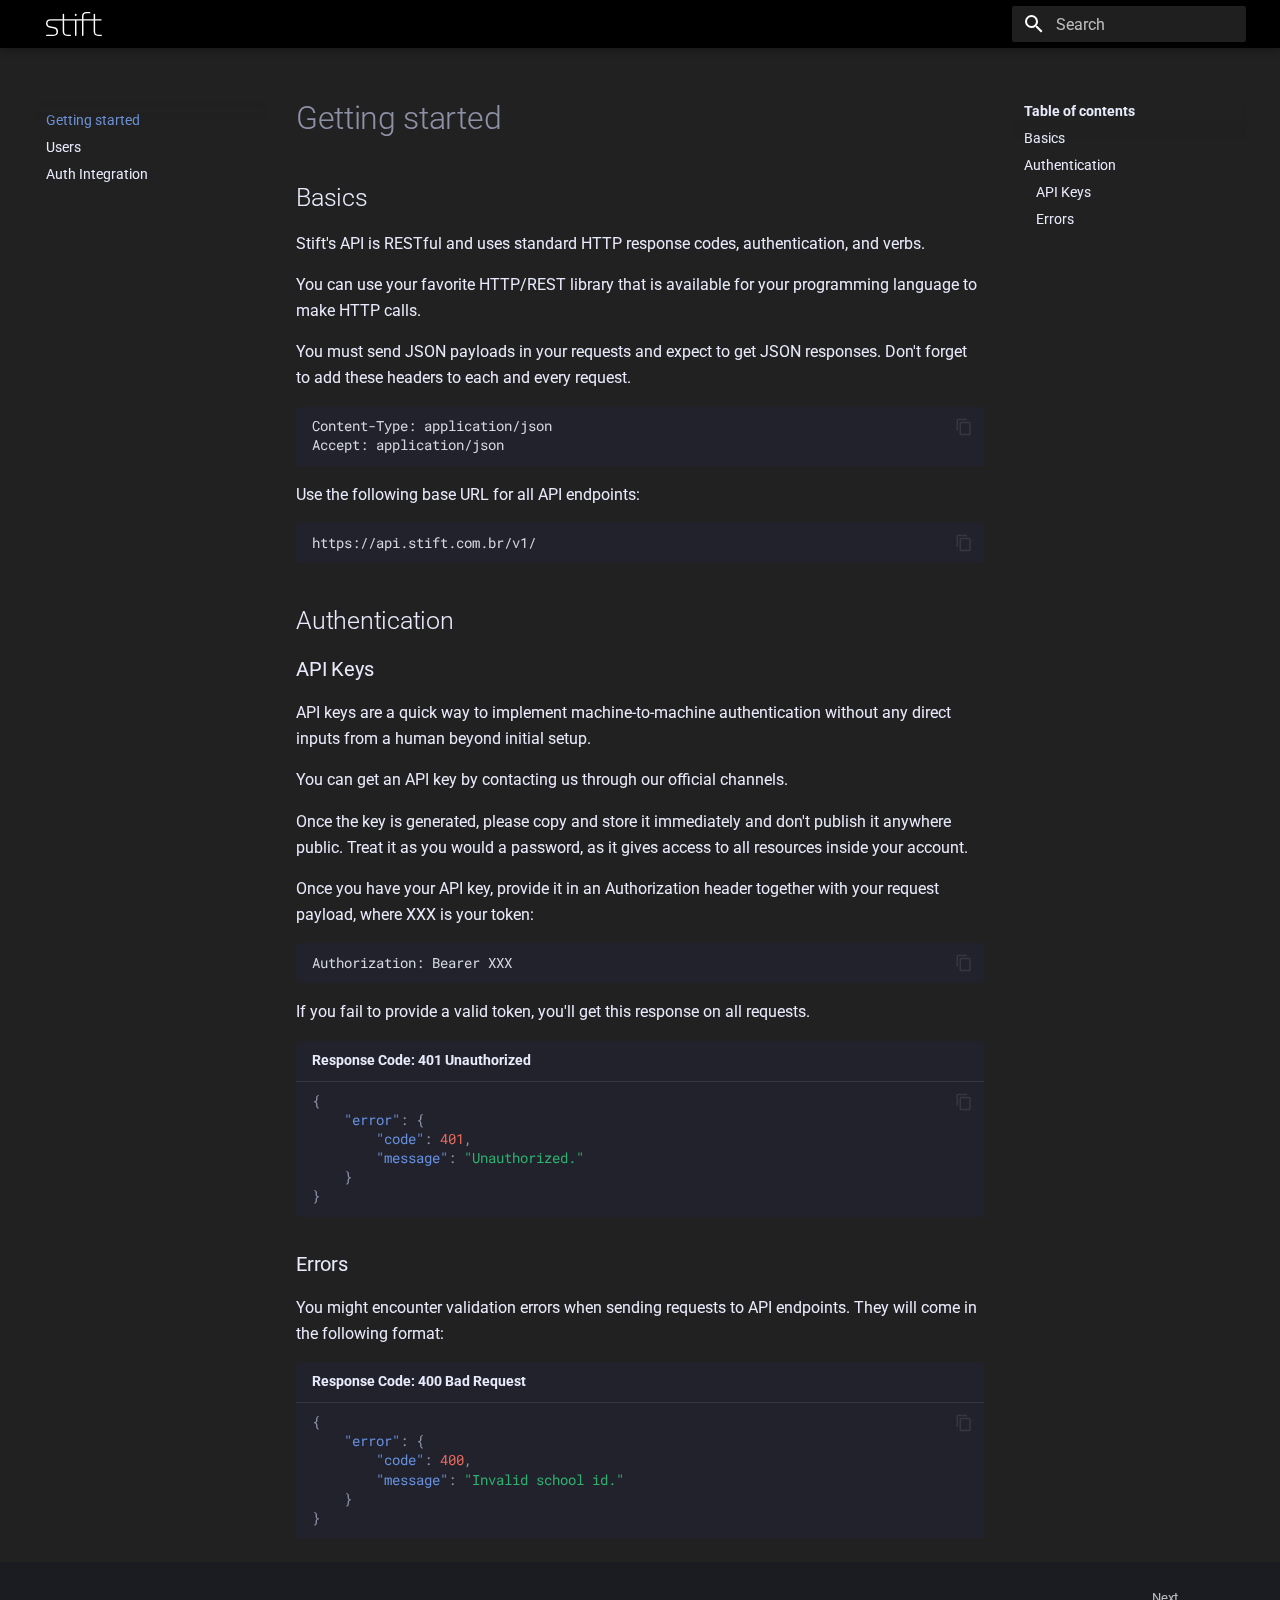
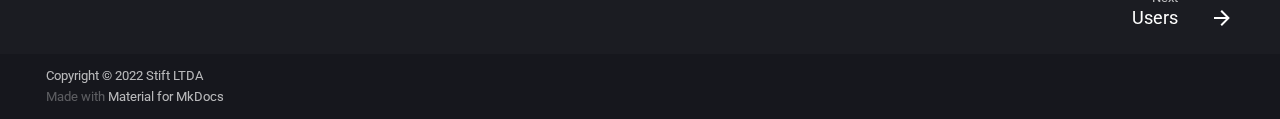
==== commit 485e7dd6: "feat: add auth integration" ====
--- a/site/index.html
+++ b/site/index.html
@@ -268,6 +268,21 @@
     <li class="md-nav__item">
       <a href="users/" class="md-nav__link">
         Users
+      </a>
+    </li>
+  
+
+    
+      
+      
+      
+
+  
+  
+  
+    <li class="md-nav__item">
+      <a href="auth_integration/" class="md-nav__link">
+        Auth Integration
       </a>
     </li>
   
